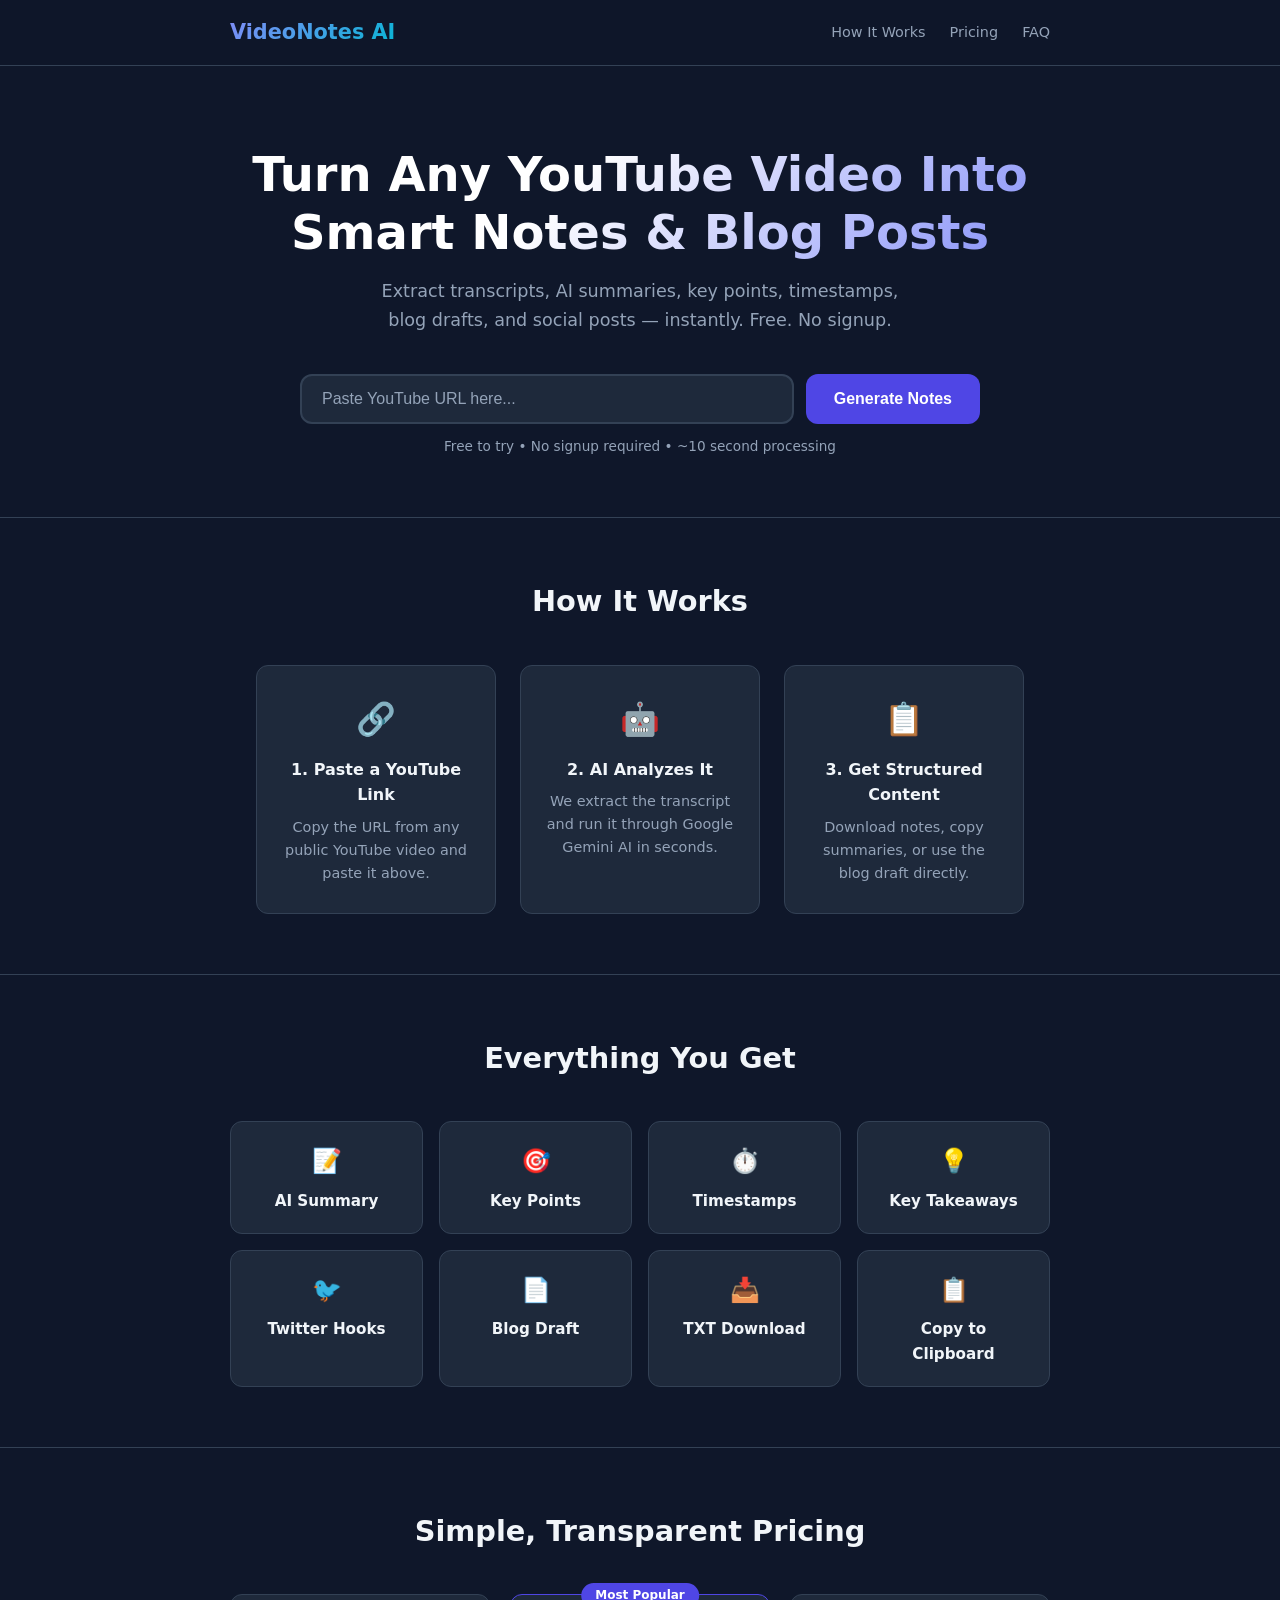
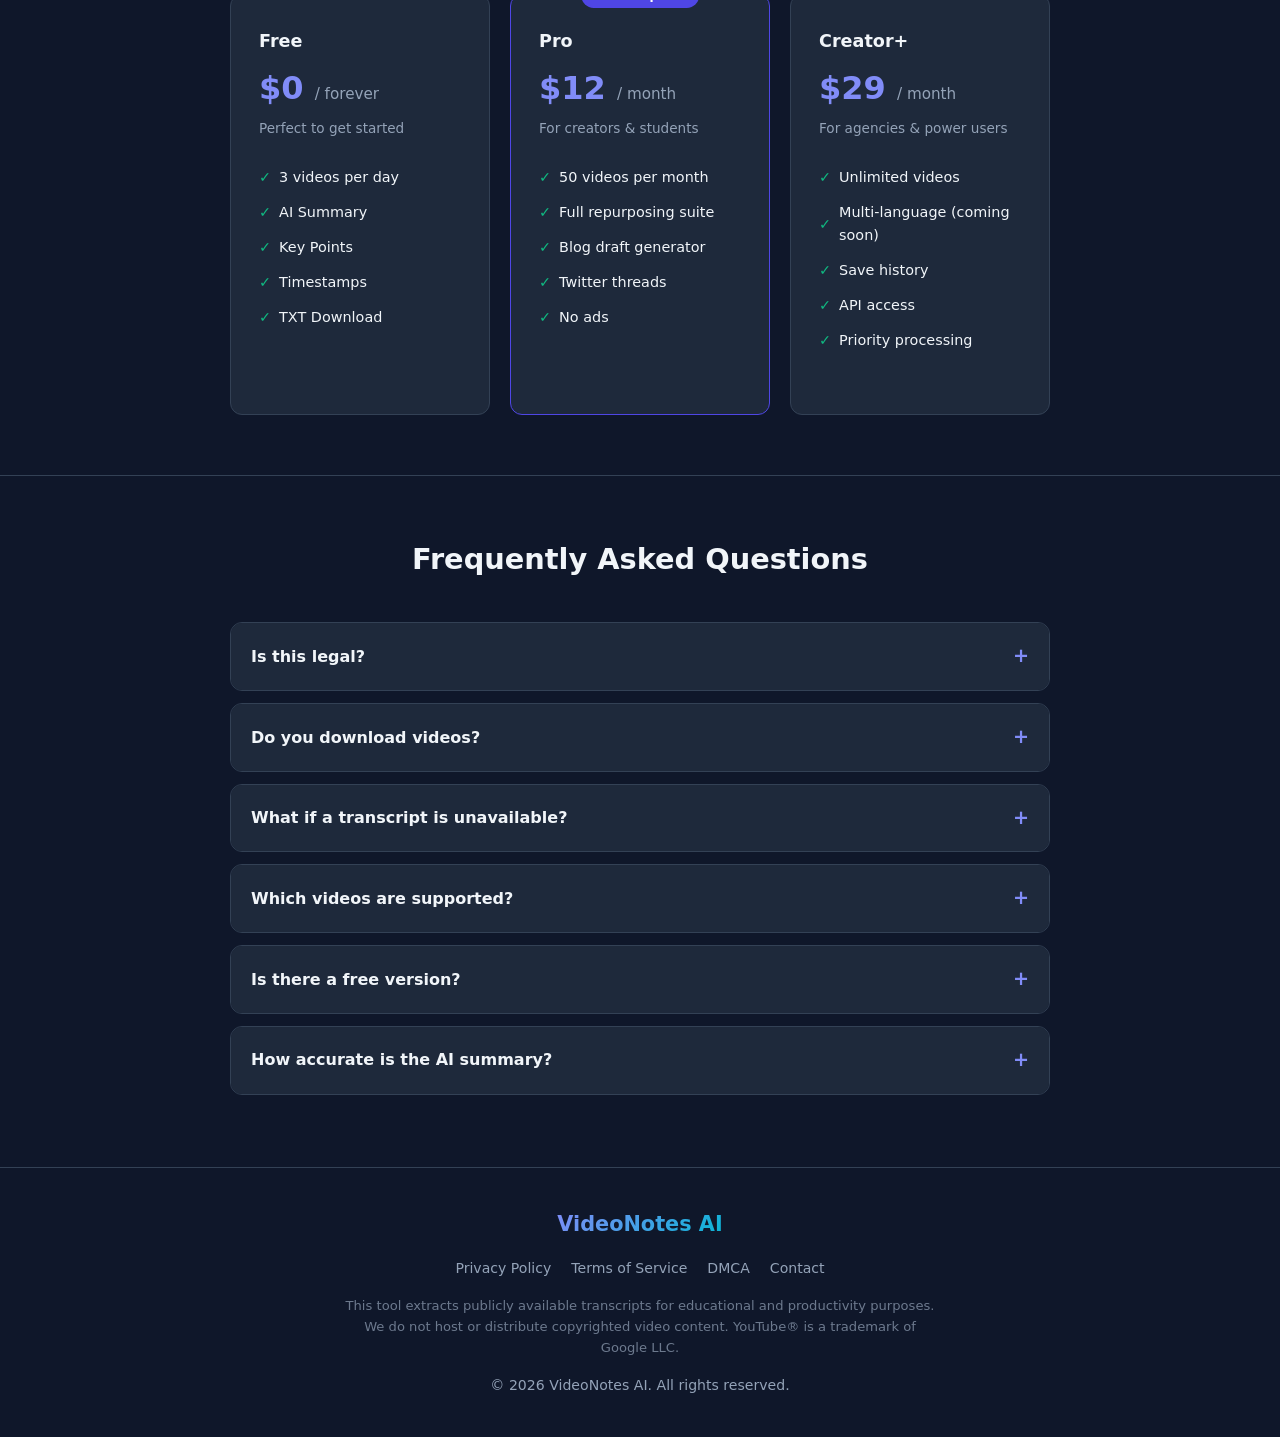
==== templates/index.html @ b69820b1 "Initial commit — V1 with audit fixes (health, sitemap, robots.txt, 404, OG tags, favicon, loading st" ====
<!DOCTYPE html>
<html lang="en">
<head>
  <meta charset="UTF-8" />
  <meta name="viewport" content="width=device-width, initial-scale=1.0" />
  <title>VideoNotes AI — Turn YouTube Videos Into Smart Notes & Blog Posts</title>
  <meta name="description" content="Paste any YouTube URL and instantly get AI-generated summaries, key points, timestamps, blog drafts, and Twitter threads. Free to use. No signup required." />
  <meta name="keywords" content="youtube transcript generator, summarize youtube video, AI video summarizer, youtube notes tool, convert youtube to blog, youtube to blog post, youtube summary free" />
  <link rel="canonical" href="https://videonotesai.com/" />

  <!-- Open Graph / Social sharing -->
  <meta property="og:title" content="VideoNotes AI — Turn YouTube Videos Into Smart Notes" />
  <meta property="og:description" content="Paste any YouTube URL → Get AI summaries, key points, blog drafts & Twitter threads instantly. Free, no signup." />
  <meta property="og:type" content="website" />
  <meta property="og:url" content="https://videonotesai.com/" />
  <meta property="og:image" content="https://videonotesai.com/static/og-image.png" />
  <meta property="og:image:width" content="1200" />
  <meta property="og:image:height" content="630" />
  <meta property="og:site_name" content="VideoNotes AI" />

  <!-- Twitter Card -->
  <meta name="twitter:card" content="summary_large_image" />
  <meta name="twitter:title" content="VideoNotes AI — Turn YouTube Videos Into Smart Notes" />
  <meta name="twitter:description" content="Paste any YouTube URL → Get AI summaries, key points, blog drafts & Twitter threads instantly. Free, no signup." />
  <meta name="twitter:image" content="https://videonotesai.com/static/og-image.png" />

  <!-- Favicon -->
  <link rel="icon" type="image/svg+xml" href="/static/favicon.svg" />
  <link rel="shortcut icon" href="/static/favicon.svg" />

  <link rel="stylesheet" href="/static/css/style.css" />

  <!-- Google Analytics — replace G-XXXXXXXXXX with your Measurement ID -->
  <!-- <script async src="https://www.googletagmanager.com/gtag/js?id=G-XXXXXXXXXX"></script>
  <script>
    window.dataLayer = window.dataLayer || [];
    function gtag(){dataLayer.push(arguments);}
    gtag('js', new Date());
    gtag('config', 'G-XXXXXXXXXX');
  </script> -->
</head>
<body>

<!-- ── Header ─────────────────────────────────────────────────────────── -->
<header>
  <div class="container nav">
    <div class="logo">VideoNotes AI</div>
    <nav>
      <a href="#how-it-works">How It Works</a>
      <a href="#pricing">Pricing</a>
      <a href="#faq">FAQ</a>
    </nav>
  </div>
</header>

<!-- ── Hero ───────────────────────────────────────────────────────────── -->
<section class="hero">
  <div class="container">
    <h1>Turn Any YouTube Video Into Smart Notes &amp; Blog Posts</h1>
    <p class="sub-headline">Extract transcripts, AI summaries, key points, timestamps, blog drafts, and social posts — instantly. Free. No signup.</p>

    <div class="input-group">
      <input type="text" id="urlInput" placeholder="Paste YouTube URL here..." autocomplete="off" spellcheck="false" />
      <button class="btn-primary" id="generateBtn" onclick="processVideo()">Generate Notes</button>
    </div>

    <p class="hero-note">Free to try &bull; No signup required &bull; ~10 second processing</p>

    <!-- Error message -->
    <div id="errorMsg" class="hidden"></div>
  </div>
</section>

<!-- ── Loading State ──────────────────────────────────────────────────── -->
<div id="loadingState" class="container hidden">
  <div class="spinner"></div>
  <p id="loadingMsg">Extracting transcript...</p>
  <div class="loading-steps">
    <div class="loading-step" id="step1">
      <span class="step-dot active"></span>
      <span>Extracting transcript</span>
    </div>
    <div class="loading-step" id="step2">
      <span class="step-dot"></span>
      <span>Generating AI summary</span>
    </div>
    <div class="loading-step" id="step3">
      <span class="step-dot"></span>
      <span>Building your content</span>
    </div>
    <div class="loading-step" id="step4">
      <span class="step-dot"></span>
      <span>Almost done...</span>
    </div>
  </div>
</div>

<!-- ── Results Section ────────────────────────────────────────────────── -->
<section id="resultsSection" class="container hidden">

  <!-- Video Thumbnail -->
  <div id="videoThumb" class="video-thumb-wrap hidden">
    <img id="videoThumbImg" src="" alt="Video thumbnail" class="video-thumb-img" />
    <div id="videoThumbTitle" class="video-thumb-title"></div>
  </div>

  <div class="result-header">
    <h2>✅ Your Content is Ready</h2>
    <div class="result-actions">
      <button class="btn-copy-all" onclick="copyAll()">📋 Copy All</button>
      <button class="btn-download" onclick="downloadTxt()">📥 Download TXT</button>
      <button class="btn-download" onclick="downloadPdf()" style="background:#10b981;">🖨️ Save as PDF</button>
      <button class="btn-secondary" onclick="processAnother()">🔄 Process Another</button>
    </div>
  </div>

  <!-- Summary -->
  <div class="result-card">
    <div class="card-header">
      <div class="card-title">📝 Summary</div>
      <button class="btn-copy" onclick="copySection('summaryText', this)">Copy</button>
    </div>
    <div class="card-body">
      <p id="summaryText"></p>
    </div>
  </div>

  <!-- Key Points -->
  <div class="result-card">
    <div class="card-header">
      <div class="card-title">🎯 Key Points</div>
      <button class="btn-copy" onclick="copySection('keyPointsList', this)">Copy</button>
    </div>
    <div class="card-body">
      <ul class="bullet-list" id="keyPointsList"></ul>
    </div>
  </div>

  <!-- Timestamps -->
  <div class="result-card">
    <div class="card-header">
      <div class="card-title">⏱️ Timestamps</div>
      <button class="btn-copy" onclick="copySection('timestampsList', this)">Copy</button>
    </div>
    <div class="card-body">
      <ul class="timestamp-list" id="timestampsList"></ul>
    </div>
  </div>

  <!-- Takeaways -->
  <div class="result-card">
    <div class="card-header">
      <div class="card-title">💡 Key Takeaways</div>
      <button class="btn-copy" onclick="copySection('takeawaysList', this)">Copy</button>
    </div>
    <div class="card-body">
      <ul class="takeaway-list" id="takeawaysList"></ul>
    </div>
  </div>

  <!-- Twitter Hooks -->
  <div class="result-card">
    <div class="card-header">
      <div class="card-title">🐦 Twitter / X Hooks</div>
      <button class="btn-copy" onclick="copySection('hooksList', this)">Copy</button>
    </div>
    <div class="card-body">
      <ul class="bullet-list" id="hooksList"></ul>
    </div>
  </div>

  <!-- Blog Draft -->
  <div class="result-card">
    <div class="card-header">
      <div class="card-title">📄 Blog Draft</div>
      <button class="btn-copy" onclick="copySection('blogDraftText', this)">Copy</button>
    </div>
    <div class="card-body">
      <p id="blogDraftText" class="blog-draft"></p>
    </div>
  </div>

  <div style="text-align:center; margin-top: 24px;">
    <button class="btn-secondary" onclick="processAnother()">🔄 Process Another Video</button>
  </div>

  <!-- AdSense Slot (add your unit ID when approved) -->
  <!-- <ins class="adsbygoogle" style="display:block" data-ad-client="ca-pub-XXXXXXXX" data-ad-slot="XXXXXXXX" data-ad-format="auto"></ins> -->

</section>

<!-- ── How It Works ───────────────────────────────────────────────────── -->
<section class="how-it-works" id="how-it-works">
  <div class="container">
    <h2>How It Works</h2>
    <div class="steps">
      <div class="step">
        <div class="step-icon">🔗</div>
        <h3>1. Paste a YouTube Link</h3>
        <p>Copy the URL from any public YouTube video and paste it above.</p>
      </div>
      <div class="step">
        <div class="step-icon">🤖</div>
        <h3>2. AI Analyzes It</h3>
        <p>We extract the transcript and run it through Google Gemini AI in seconds.</p>
      </div>
      <div class="step">
        <div class="step-icon">📋</div>
        <h3>3. Get Structured Content</h3>
        <p>Download notes, copy summaries, or use the blog draft directly.</p>
      </div>
    </div>
  </div>
</section>

<!-- ── Features ───────────────────────────────────────────────────────── -->
<section class="features">
  <div class="container">
    <h2>Everything You Get</h2>
    <div class="features-grid">
      <div class="feature-item"><span>📝</span>AI Summary</div>
      <div class="feature-item"><span>🎯</span>Key Points</div>
      <div class="feature-item"><span>⏱️</span>Timestamps</div>
      <div class="feature-item"><span>💡</span>Key Takeaways</div>
      <div class="feature-item"><span>🐦</span>Twitter Hooks</div>
      <div class="feature-item"><span>📄</span>Blog Draft</div>
      <div class="feature-item"><span>📥</span>TXT Download</div>
      <div class="feature-item"><span>📋</span>Copy to Clipboard</div>
    </div>
  </div>
</section>

<!-- ── Pricing ────────────────────────────────────────────────────────── -->
<section class="pricing" id="pricing">
  <div class="container">
    <h2>Simple, Transparent Pricing</h2>
    <div class="pricing-grid">

      <div class="pricing-card">
        <h3>Free</h3>
        <div class="price">$0 <span>/ forever</span></div>
        <p>Perfect to get started</p>
        <ul>
          <li>3 videos per day</li>
          <li>AI Summary</li>
          <li>Key Points</li>
          <li>Timestamps</li>
          <li>TXT Download</li>
        </ul>
      </div>

      <div class="pricing-card popular">
        <div class="popular-badge">Most Popular</div>
        <h3>Pro</h3>
        <div class="price">$12 <span>/ month</span></div>
        <p>For creators &amp; students</p>
        <ul>
          <li>50 videos per month</li>
          <li>Full repurposing suite</li>
          <li>Blog draft generator</li>
          <li>Twitter threads</li>
          <li>No ads</li>
        </ul>
      </div>

      <div class="pricing-card">
        <h3>Creator+</h3>
        <div class="price">$29 <span>/ month</span></div>
        <p>For agencies &amp; power users</p>
        <ul>
          <li>Unlimited videos</li>
          <li>Multi-language (coming soon)</li>
          <li>Save history</li>
          <li>API access</li>
          <li>Priority processing</li>
        </ul>
      </div>

    </div>
  </div>
</section>

<!-- ── FAQ ────────────────────────────────────────────────────────────── -->
<section class="faq" id="faq">
  <div class="container">
    <h2>Frequently Asked Questions</h2>

    <div class="faq-item">
      <div class="faq-question">Is this legal?</div>
      <div class="faq-answer">Yes. We only access publicly available transcripts/captions that YouTube makes available. We do not download, host, or redistribute any video content.</div>
    </div>

    <div class="faq-item">
      <div class="faq-question">Do you download videos?</div>
      <div class="faq-answer">No. We never download or store any video files. We only process the text transcript data that YouTube provides publicly.</div>
    </div>

    <div class="faq-item">
      <div class="faq-question">What if a transcript is unavailable?</div>
      <div class="faq-answer">Some videos don't have captions enabled. In that case, we'll show a clear error message. Try a video that has subtitles or auto-captions enabled.</div>
    </div>

    <div class="faq-item">
      <div class="faq-question">Which videos are supported?</div>
      <div class="faq-answer">Any public YouTube video that has auto-generated or manually added captions. This covers the vast majority of popular videos.</div>
    </div>

    <div class="faq-item">
      <div class="faq-question">Is there a free version?</div>
      <div class="faq-answer">Yes! The free tier lets you process 3 videos per day with no signup required. No credit card needed.</div>
    </div>

    <div class="faq-item">
      <div class="faq-question">How accurate is the AI summary?</div>
      <div class="faq-answer">We use Google Gemini 1.5 Flash, one of the most capable AI models available. Summaries are highly accurate for well-captioned videos.</div>
    </div>

  </div>
</section>

<!-- ── Footer ─────────────────────────────────────────────────────────── -->
<footer>
  <div class="container">
    <div class="footer-inner">
      <div class="logo">VideoNotes AI</div>
      <div class="footer-links">
        <a href="/privacy">Privacy Policy</a>
        <a href="/terms">Terms of Service</a>
        <a href="/dmca">DMCA</a>
        <a href="mailto:contact@videonotesai.com">Contact</a>
      </div>
      <p class="footer-disclaimer">
        This tool extracts publicly available transcripts for educational and productivity purposes.
        We do not host or distribute copyrighted video content.
        YouTube® is a trademark of Google LLC.
      </p>
      <p>&copy; 2026 VideoNotes AI. All rights reserved.</p>
    </div>
  </div>
</footer>

<script src="/static/js/main.js"></script>
</body>
</html>
---- static/css/style.css ----
/* ── CSS Variables ──────────────────────────────────────────────────────── */
:root {
  --primary: #4f46e5;
  --primary-dark: #3730a3;
  --primary-light: #818cf8;
  --accent: #06b6d4;
  --bg: #0f172a;
  --bg-card: #1e293b;
  --bg-card-hover: #253348;
  --text: #f1f5f9;
  --text-muted: #94a3b8;
  --border: #334155;
  --success: #10b981;
  --warning: #f59e0b;
  --error: #ef4444;
  --radius: 12px;
  --shadow: 0 4px 24px rgba(0, 0, 0, 0.4);
  --transition: 0.2s ease;
}

/* ── Reset & Base ───────────────────────────────────────────────────────── */
*, *::before, *::after { box-sizing: border-box; margin: 0; padding: 0; }

html { scroll-behavior: smooth; }

body {
  font-family: 'Segoe UI', system-ui, -apple-system, sans-serif;
  background: var(--bg);
  color: var(--text);
  line-height: 1.6;
  min-height: 100vh;
}

a { color: var(--primary-light); text-decoration: none; }
a:hover { text-decoration: underline; }

.container { max-width: 860px; margin: 0 auto; padding: 0 20px; }
.hidden { display: none !important; }

/* ── Header / Nav ───────────────────────────────────────────────────────── */
header {
  border-bottom: 1px solid var(--border);
  padding: 16px 0;
  position: sticky;
  top: 0;
  background: rgba(15, 23, 42, 0.95);
  backdrop-filter: blur(8px);
  z-index: 100;
}

.nav {
  display: flex;
  align-items: center;
  justify-content: space-between;
  flex-wrap: wrap;
  gap: 12px;
}

.logo {
  font-size: 1.3rem;
  font-weight: 800;
  background: linear-gradient(135deg, var(--primary-light), var(--accent));
  -webkit-background-clip: text;
  -webkit-text-fill-color: transparent;
  background-clip: text;
}

nav { display: flex; gap: 24px; align-items: center; flex-wrap: wrap; }
nav a { color: var(--text-muted); font-size: 0.9rem; transition: color var(--transition); }
nav a:hover { color: var(--text); text-decoration: none; }

.btn-nav {
  background: var(--primary);
  color: white !important;
  padding: 8px 18px;
  border-radius: 8px;
  font-weight: 600;
  transition: background var(--transition) !important;
}
.btn-nav:hover { background: var(--primary-dark) !important; }

/* ── Hero Section ───────────────────────────────────────────────────────── */
.hero {
  padding: 80px 0 60px;
  text-align: center;
}

.hero h1 {
  font-size: clamp(1.8rem, 5vw, 3rem);
  font-weight: 800;
  line-height: 1.2;
  margin-bottom: 16px;
  background: linear-gradient(135deg, #fff 40%, var(--primary-light));
  -webkit-background-clip: text;
  -webkit-text-fill-color: transparent;
  background-clip: text;
}

.hero p.sub-headline {
  color: var(--text-muted);
  font-size: 1.1rem;
  max-width: 560px;
  margin: 0 auto 40px;
}

/* ── Input Group ────────────────────────────────────────────────────────── */
.input-group {
  display: flex;
  gap: 12px;
  max-width: 680px;
  margin: 0 auto 12px;
  flex-wrap: wrap;
}

.input-group input {
  flex: 1;
  min-width: 240px;
  padding: 14px 20px;
  border-radius: var(--radius);
  border: 2px solid var(--border);
  background: var(--bg-card);
  color: var(--text);
  font-size: 1rem;
  outline: none;
  transition: border-color var(--transition);
}

.input-group input:focus { border-color: var(--primary); }
.input-group input::placeholder { color: var(--text-muted); }

.btn-primary {
  padding: 14px 28px;
  background: var(--primary);
  color: white;
  border: none;
  border-radius: var(--radius);
  font-size: 1rem;
  font-weight: 700;
  cursor: pointer;
  transition: background var(--transition), transform var(--transition);
  white-space: nowrap;
}
.btn-primary:hover { background: var(--primary-dark); transform: translateY(-1px); }
.btn-primary:active { transform: translateY(0); }
.btn-primary:disabled { opacity: 0.6; cursor: not-allowed; transform: none; }

.hero-note { color: var(--text-muted); font-size: 0.85rem; }

/* ── Error Message ──────────────────────────────────────────────────────── */
#errorMsg {
  background: rgba(239, 68, 68, 0.1);
  border: 1px solid var(--error);
  color: #fca5a5;
  padding: 12px 18px;
  border-radius: var(--radius);
  max-width: 680px;
  margin: 0 auto 16px;
  font-size: 0.95rem;
}

/* ── Loading State ──────────────────────────────────────────────────────── */
#loadingState {
  text-align: center;
  padding: 40px 20px;
}

.spinner {
  width: 44px;
  height: 44px;
  border: 4px solid var(--border);
  border-top-color: var(--primary);
  border-radius: 50%;
  animation: spin 0.8s linear infinite;
  margin: 0 auto 16px;
}

@keyframes spin { to { transform: rotate(360deg); } }

#loadingMsg { color: var(--text-muted); font-size: 0.95rem; }

/* ── Results Section ────────────────────────────────────────────────────── */
#resultsSection {
  padding: 20px 0 60px;
}

.result-header {
  display: flex;
  align-items: center;
  justify-content: space-between;
  flex-wrap: wrap;
  gap: 12px;
  margin-bottom: 24px;
  padding-bottom: 16px;
  border-bottom: 1px solid var(--border);
}

.result-header h2 { font-size: 1.4rem; font-weight: 700; }

.result-actions { display: flex; gap: 10px; flex-wrap: wrap; }

.btn-secondary {
  padding: 9px 18px;
  background: transparent;
  color: var(--text);
  border: 1px solid var(--border);
  border-radius: 8px;
  font-size: 0.88rem;
  font-weight: 600;
  cursor: pointer;
  transition: all var(--transition);
}
.btn-secondary:hover { background: var(--bg-card); border-color: var(--primary-light); }

.btn-download {
  padding: 9px 18px;
  background: var(--success);
  color: white;
  border: none;
  border-radius: 8px;
  font-size: 0.88rem;
  font-weight: 600;
  cursor: pointer;
  transition: opacity var(--transition);
}
.btn-download:hover { opacity: 0.85; }

/* ── Result Cards ───────────────────────────────────────────────────────── */
.result-card {
  background: var(--bg-card);
  border: 1px solid var(--border);
  border-radius: var(--radius);
  padding: 24px;
  margin-bottom: 16px;
  transition: border-color var(--transition);
}
.result-card:hover { border-color: var(--primary-light); }

.card-header {
  display: flex;
  align-items: center;
  justify-content: space-between;
  margin-bottom: 16px;
  flex-wrap: wrap;
  gap: 8px;
}

.card-title {
  font-size: 0.85rem;
  font-weight: 700;
  text-transform: uppercase;
  letter-spacing: 0.08em;
  color: var(--primary-light);
  display: flex;
  align-items: center;
  gap: 8px;
}

.btn-copy {
  padding: 5px 12px;
  background: transparent;
  color: var(--text-muted);
  border: 1px solid var(--border);
  border-radius: 6px;
  font-size: 0.8rem;
  cursor: pointer;
  transition: all var(--transition);
}
.btn-copy:hover { background: var(--bg-card-hover); color: var(--text); }
.btn-copy.copied { color: var(--success); border-color: var(--success); }

.card-body { color: var(--text); line-height: 1.7; }
.card-body p { margin-bottom: 8px; }

/* Key Points & Hooks */
.bullet-list { list-style: none; }
.bullet-list li {
  padding: 6px 0 6px 20px;
  position: relative;
  color: var(--text);
  border-bottom: 1px solid rgba(255,255,255,0.04);
}
.bullet-list li:last-child { border-bottom: none; }
.bullet-list li::before {
  content: "→";
  position: absolute;
  left: 0;
  color: var(--primary-light);
  font-weight: 700;
}

/* Timestamps */
.timestamp-list { list-style: none; }
.timestamp-list li {
  display: flex;
  gap: 16px;
  padding: 8px 0;
  border-bottom: 1px solid rgba(255,255,255,0.04);
  align-items: flex-start;
}
.timestamp-list li:last-child { border-bottom: none; }
.timestamp-badge {
  background: var(--primary);
  color: white;
  padding: 2px 10px;
  border-radius: 20px;
  font-size: 0.8rem;
  font-weight: 700;
  white-space: nowrap;
  flex-shrink: 0;
}

/* Takeaways */
.takeaway-list { list-style: none; counter-reset: takeaway; }
.takeaway-list li {
  counter-increment: takeaway;
  padding: 8px 0 8px 36px;
  position: relative;
  border-bottom: 1px solid rgba(255,255,255,0.04);
}
.takeaway-list li:last-child { border-bottom: none; }
.takeaway-list li::before {
  content: counter(takeaway);
  position: absolute;
  left: 0;
  width: 24px;
  height: 24px;
  background: var(--accent);
  color: white;
  border-radius: 50%;
  font-size: 0.8rem;
  font-weight: 800;
  display: flex;
  align-items: center;
  justify-content: center;
  top: 9px;
}

/* Blog Draft */
.blog-draft { white-space: pre-wrap; font-size: 0.95rem; line-height: 1.8; }

/* ── How It Works ───────────────────────────────────────────────────────── */
.how-it-works {
  padding: 60px 0;
  border-top: 1px solid var(--border);
  text-align: center;
}
.how-it-works h2 { font-size: 1.8rem; font-weight: 800; margin-bottom: 40px; }

.steps { display: flex; gap: 24px; justify-content: center; flex-wrap: wrap; }
.step {
  background: var(--bg-card);
  border: 1px solid var(--border);
  border-radius: var(--radius);
  padding: 28px 24px;
  max-width: 240px;
  text-align: center;
  flex: 1;
  min-width: 180px;
}
.step-icon { font-size: 2rem; margin-bottom: 12px; }
.step h3 { font-size: 1rem; font-weight: 700; margin-bottom: 8px; }
.step p { color: var(--text-muted); font-size: 0.9rem; }

/* ── Features Grid ──────────────────────────────────────────────────────── */
.features {
  padding: 60px 0;
  border-top: 1px solid var(--border);
  text-align: center;
}
.features h2 { font-size: 1.8rem; font-weight: 800; margin-bottom: 40px; }

.features-grid {
  display: grid;
  grid-template-columns: repeat(auto-fit, minmax(180px, 1fr));
  gap: 16px;
}
.feature-item {
  background: var(--bg-card);
  border: 1px solid var(--border);
  border-radius: var(--radius);
  padding: 20px;
  font-size: 0.95rem;
  font-weight: 600;
}
.feature-item span { display: block; font-size: 1.5rem; margin-bottom: 8px; }

/* ── Pricing ────────────────────────────────────────────────────────────── */
.pricing {
  padding: 60px 0;
  border-top: 1px solid var(--border);
  text-align: center;
}
.pricing h2 { font-size: 1.8rem; font-weight: 800; margin-bottom: 40px; }

.pricing-grid {
  display: flex;
  gap: 20px;
  justify-content: center;
  flex-wrap: wrap;
}
.pricing-card {
  background: var(--bg-card);
  border: 1px solid var(--border);
  border-radius: var(--radius);
  padding: 32px 28px;
  min-width: 220px;
  flex: 1;
  max-width: 280px;
  text-align: left;
}
.pricing-card.popular {
  border-color: var(--primary);
  position: relative;
}
.popular-badge {
  position: absolute;
  top: -12px;
  left: 50%;
  transform: translateX(-50%);
  background: var(--primary);
  color: white;
  font-size: 0.75rem;
  font-weight: 700;
  padding: 3px 14px;
  border-radius: 20px;
  white-space: nowrap;
}
.pricing-card h3 { font-size: 1.1rem; font-weight: 700; margin-bottom: 8px; }
.price { font-size: 2rem; font-weight: 800; color: var(--primary-light); margin-bottom: 4px; }
.price span { font-size: 0.95rem; color: var(--text-muted); font-weight: 400; }
.pricing-card p { color: var(--text-muted); font-size: 0.85rem; margin-bottom: 20px; }
.pricing-card ul { list-style: none; margin-bottom: 24px; }
.pricing-card ul li {
  padding: 6px 0;
  font-size: 0.9rem;
  display: flex;
  align-items: center;
  gap: 8px;
}
.pricing-card ul li::before { content: "✓"; color: var(--success); font-weight: 700; }

/* ── FAQ ────────────────────────────────────────────────────────────────── */
.faq {
  padding: 60px 0;
  border-top: 1px solid var(--border);
}
.faq h2 { font-size: 1.8rem; font-weight: 800; margin-bottom: 40px; text-align: center; }

.faq-item {
  border: 1px solid var(--border);
  border-radius: var(--radius);
  margin-bottom: 12px;
  overflow: hidden;
}
.faq-question {
  padding: 18px 20px;
  font-weight: 600;
  cursor: pointer;
  display: flex;
  justify-content: space-between;
  align-items: center;
  background: var(--bg-card);
  transition: background var(--transition);
}
.faq-question:hover { background: var(--bg-card-hover); }
.faq-question::after { content: "+"; font-size: 1.2rem; color: var(--primary-light); }
.faq-item.open .faq-question::after { content: "−"; }
.faq-answer {
  padding: 0 20px;
  max-height: 0;
  overflow: hidden;
  transition: max-height 0.3s ease, padding 0.3s ease;
  color: var(--text-muted);
  line-height: 1.7;
}
.faq-item.open .faq-answer { max-height: 200px; padding: 16px 20px; }

/* ── Footer ─────────────────────────────────────────────────────────────── */
footer {
  border-top: 1px solid var(--border);
  padding: 40px 0;
  color: var(--text-muted);
  font-size: 0.88rem;
}
.footer-inner {
  display: flex;
  flex-direction: column;
  align-items: center;
  gap: 16px;
  text-align: center;
}
.footer-links { display: flex; gap: 20px; flex-wrap: wrap; justify-content: center; }
.footer-links a { color: var(--text-muted); transition: color var(--transition); }
.footer-links a:hover { color: var(--text); text-decoration: none; }
.footer-disclaimer { max-width: 600px; font-size: 0.82rem; opacity: 0.7; }

/* ── Legal Pages ────────────────────────────────────────────────────────── */
.legal-page { padding: 60px 0; max-width: 720px; }
.legal-page h1 { font-size: 2rem; font-weight: 800; margin-bottom: 8px; }
.legal-page .updated { color: var(--text-muted); font-size: 0.9rem; margin-bottom: 40px; }
.legal-page h2 { font-size: 1.2rem; font-weight: 700; margin: 32px 0 12px; color: var(--primary-light); }
.legal-page p, .legal-page li { color: var(--text-muted); line-height: 1.8; margin-bottom: 8px; }
.legal-page ul { padding-left: 20px; margin-bottom: 16px; }
.legal-page a { color: var(--primary-light); }

/* ── Responsive ─────────────────────────────────────────────────────────── */
@media (max-width: 600px) {
  .hero { padding: 50px 0 40px; }
  .input-group { flex-direction: column; }
  .input-group input, .btn-primary { width: 100%; }
  .result-header { flex-direction: column; align-items: flex-start; }
  .nav { gap: 8px; }
  nav { gap: 16px; }
}

/* ── Loading Steps ──────────────────────────────────────────────────────── */
.loading-steps {
  display: flex;
  flex-direction: column;
  gap: 10px;
  max-width: 280px;
  margin: 20px auto 0;
  text-align: left;
}

.loading-step {
  display: flex;
  align-items: center;
  gap: 12px;
  font-size: 0.9rem;
  color: var(--text-muted);
  transition: color var(--transition);
}

.step-dot {
  width: 12px;
  height: 12px;
  border-radius: 50%;
  border: 2px solid var(--border);
  flex-shrink: 0;
  transition: all 0.3s ease;
  background: transparent;
}

.step-dot.active {
  border-color: var(--primary);
  background: var(--primary);
  box-shadow: 0 0 8px rgba(79, 70, 229, 0.6);
  animation: pulse-dot 1s ease-in-out infinite;
}

.step-dot.done {
  border-color: var(--success);
  background: var(--success);
  animation: none;
}

.loading-step:has(.step-dot.active) {
  color: var(--text);
  font-weight: 600;
}

.loading-step:has(.step-dot.done) {
  color: var(--success);
}

@keyframes pulse-dot {
  0%, 100% { box-shadow: 0 0 4px rgba(79, 70, 229, 0.4); }
  50%       { box-shadow: 0 0 12px rgba(79, 70, 229, 0.8); }
}

/* ── Video Thumbnail ────────────────────────────────────────────────────── */
.video-thumb-wrap {
  display: flex;
  align-items: center;
  gap: 16px;
  background: var(--bg-card);
  border: 1px solid var(--border);
  border-radius: var(--radius);
  padding: 16px;
  margin-bottom: 20px;
}

.video-thumb-img {
  width: 160px;
  height: 90px;
  object-fit: cover;
  border-radius: 8px;
  flex-shrink: 0;
  background: var(--border);
}

.video-thumb-title {
  font-size: 0.95rem;
  font-weight: 600;
  color: var(--text-muted);
}

/* ── Copy All Button ────────────────────────────────────────────────────── */
.btn-copy-all {
  padding: 9px 18px;
  background: var(--primary);
  color: white;
  border: none;
  border-radius: 8px;
  font-size: 0.88rem;
  font-weight: 600;
  cursor: pointer;
  transition: background var(--transition), opacity var(--transition);
}
.btn-copy-all:hover { background: var(--primary-dark); }
.btn-copy-all.copied { background: var(--success); }

/* ── Responsive additions ───────────────────────────────────────────────── */
@media (max-width: 600px) {
  .video-thumb-wrap { flex-direction: column; align-items: flex-start; }
  .video-thumb-img { width: 100%; height: auto; }
  .loading-steps { max-width: 100%; }
}
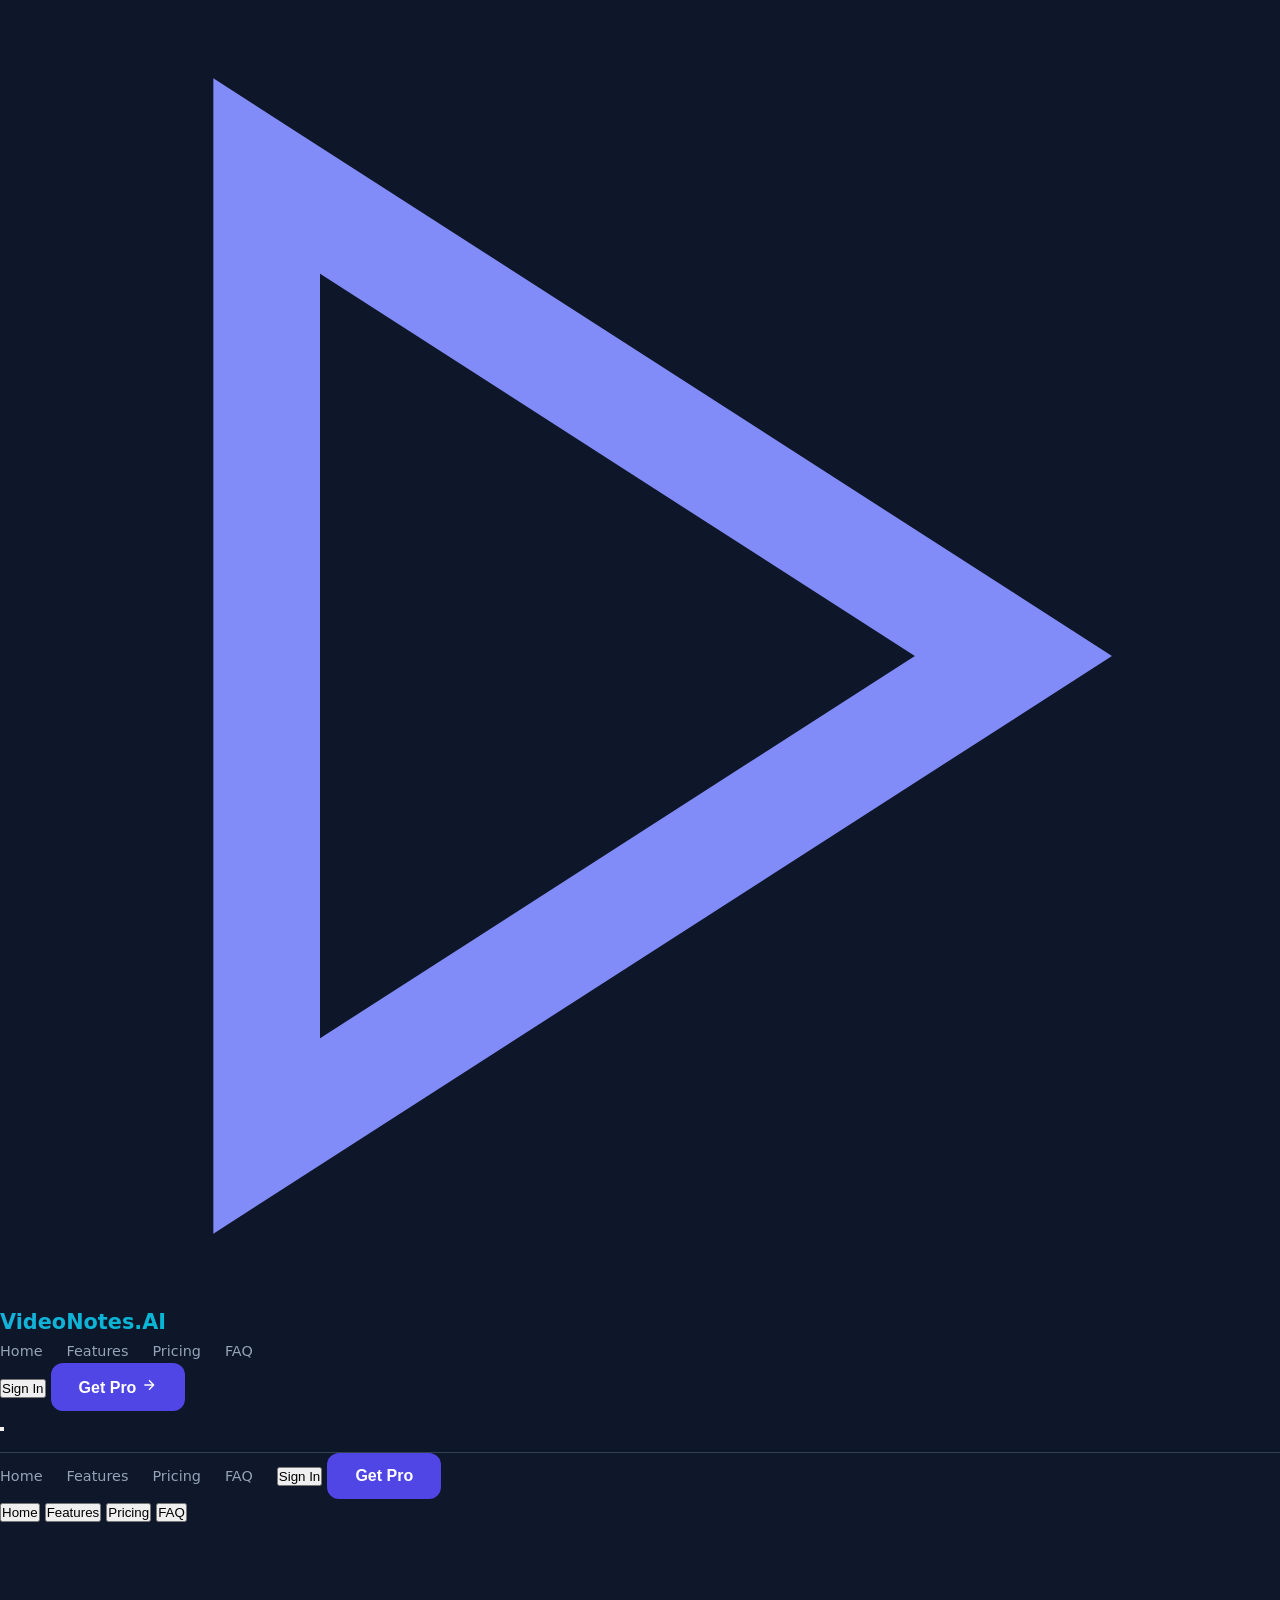
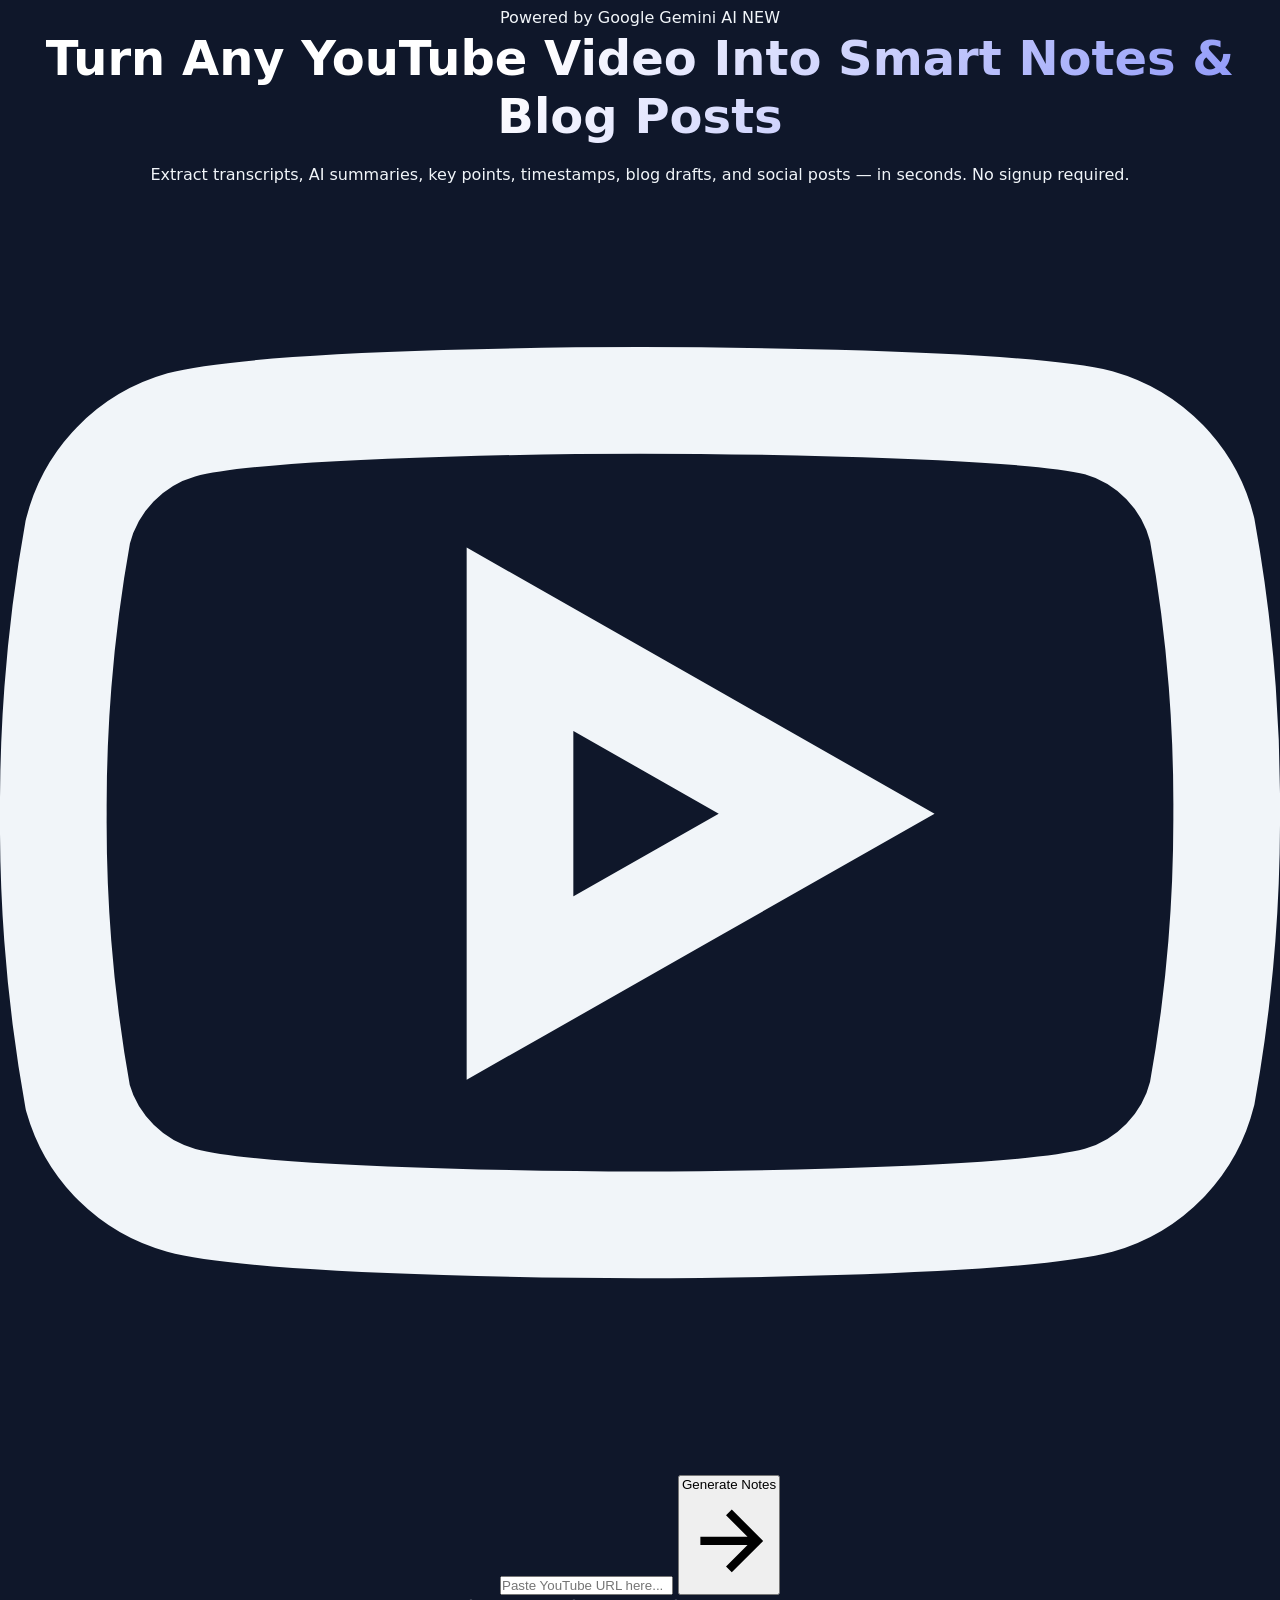
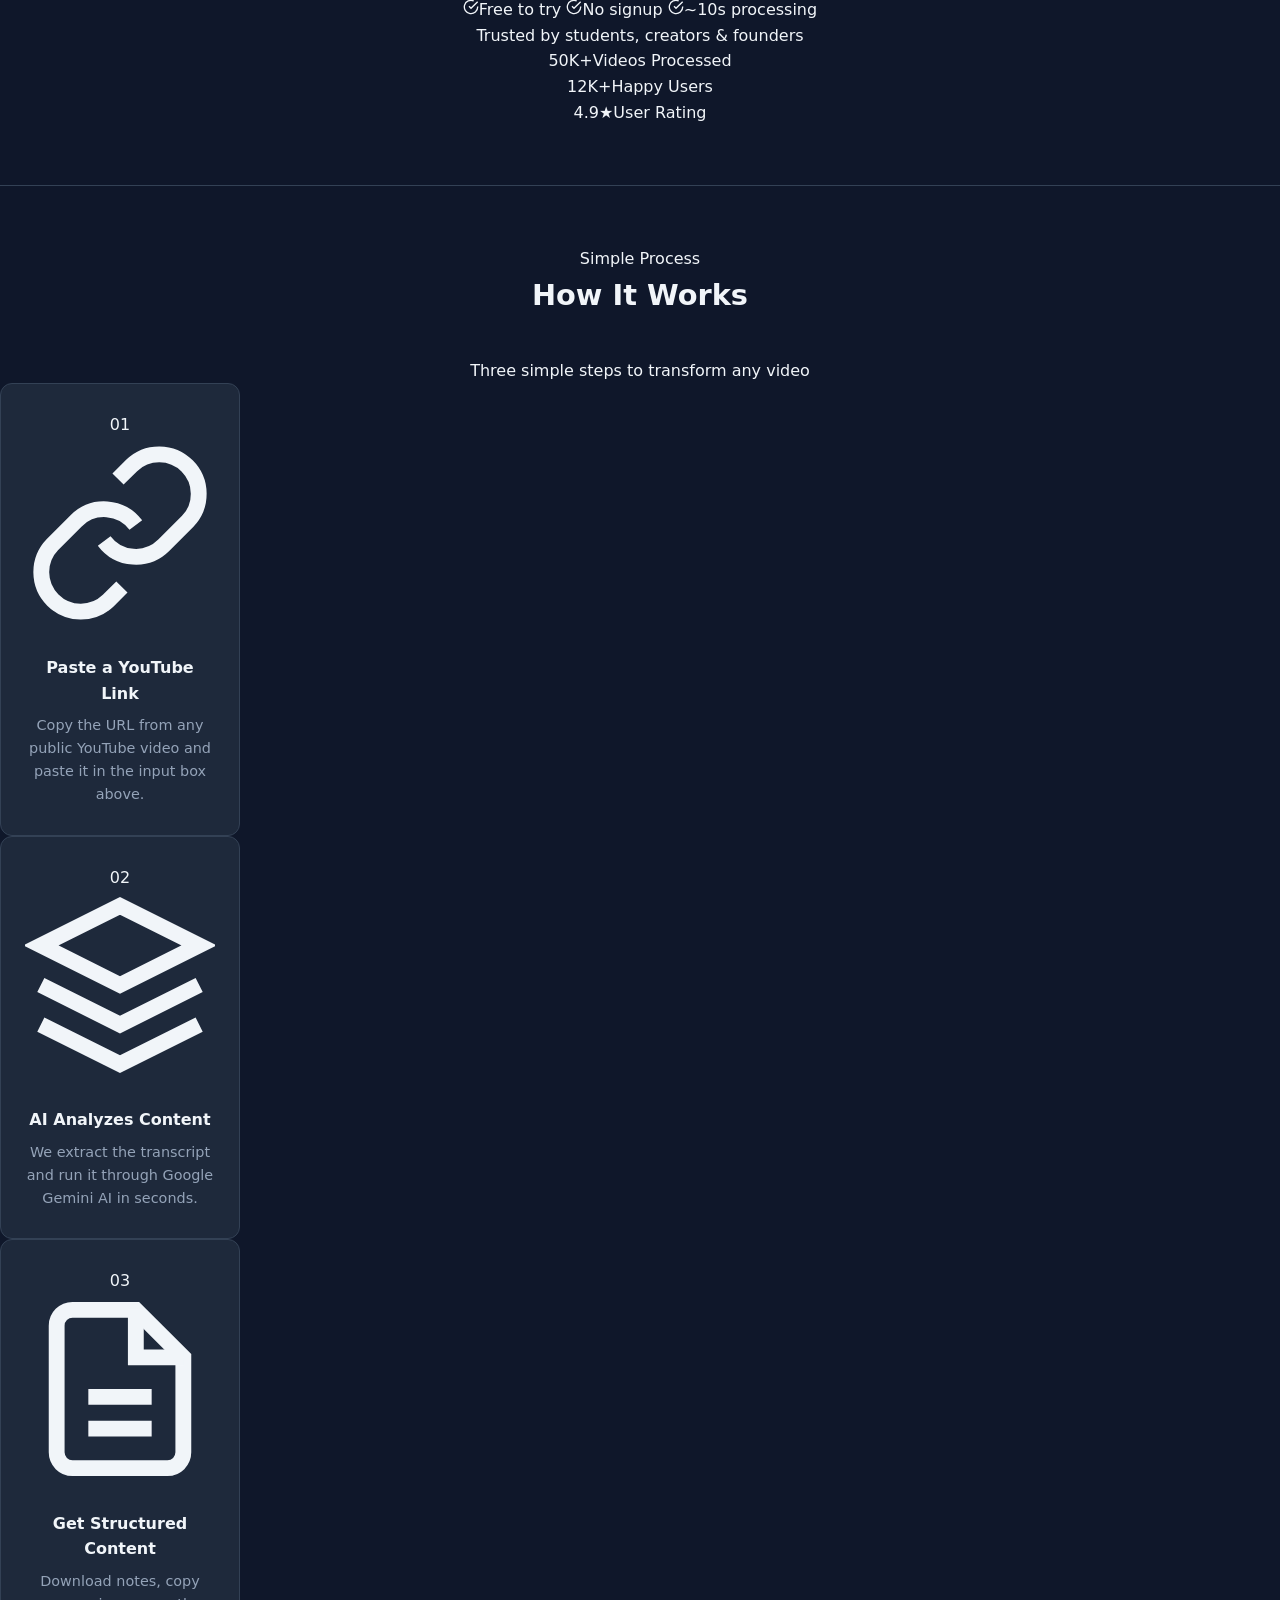
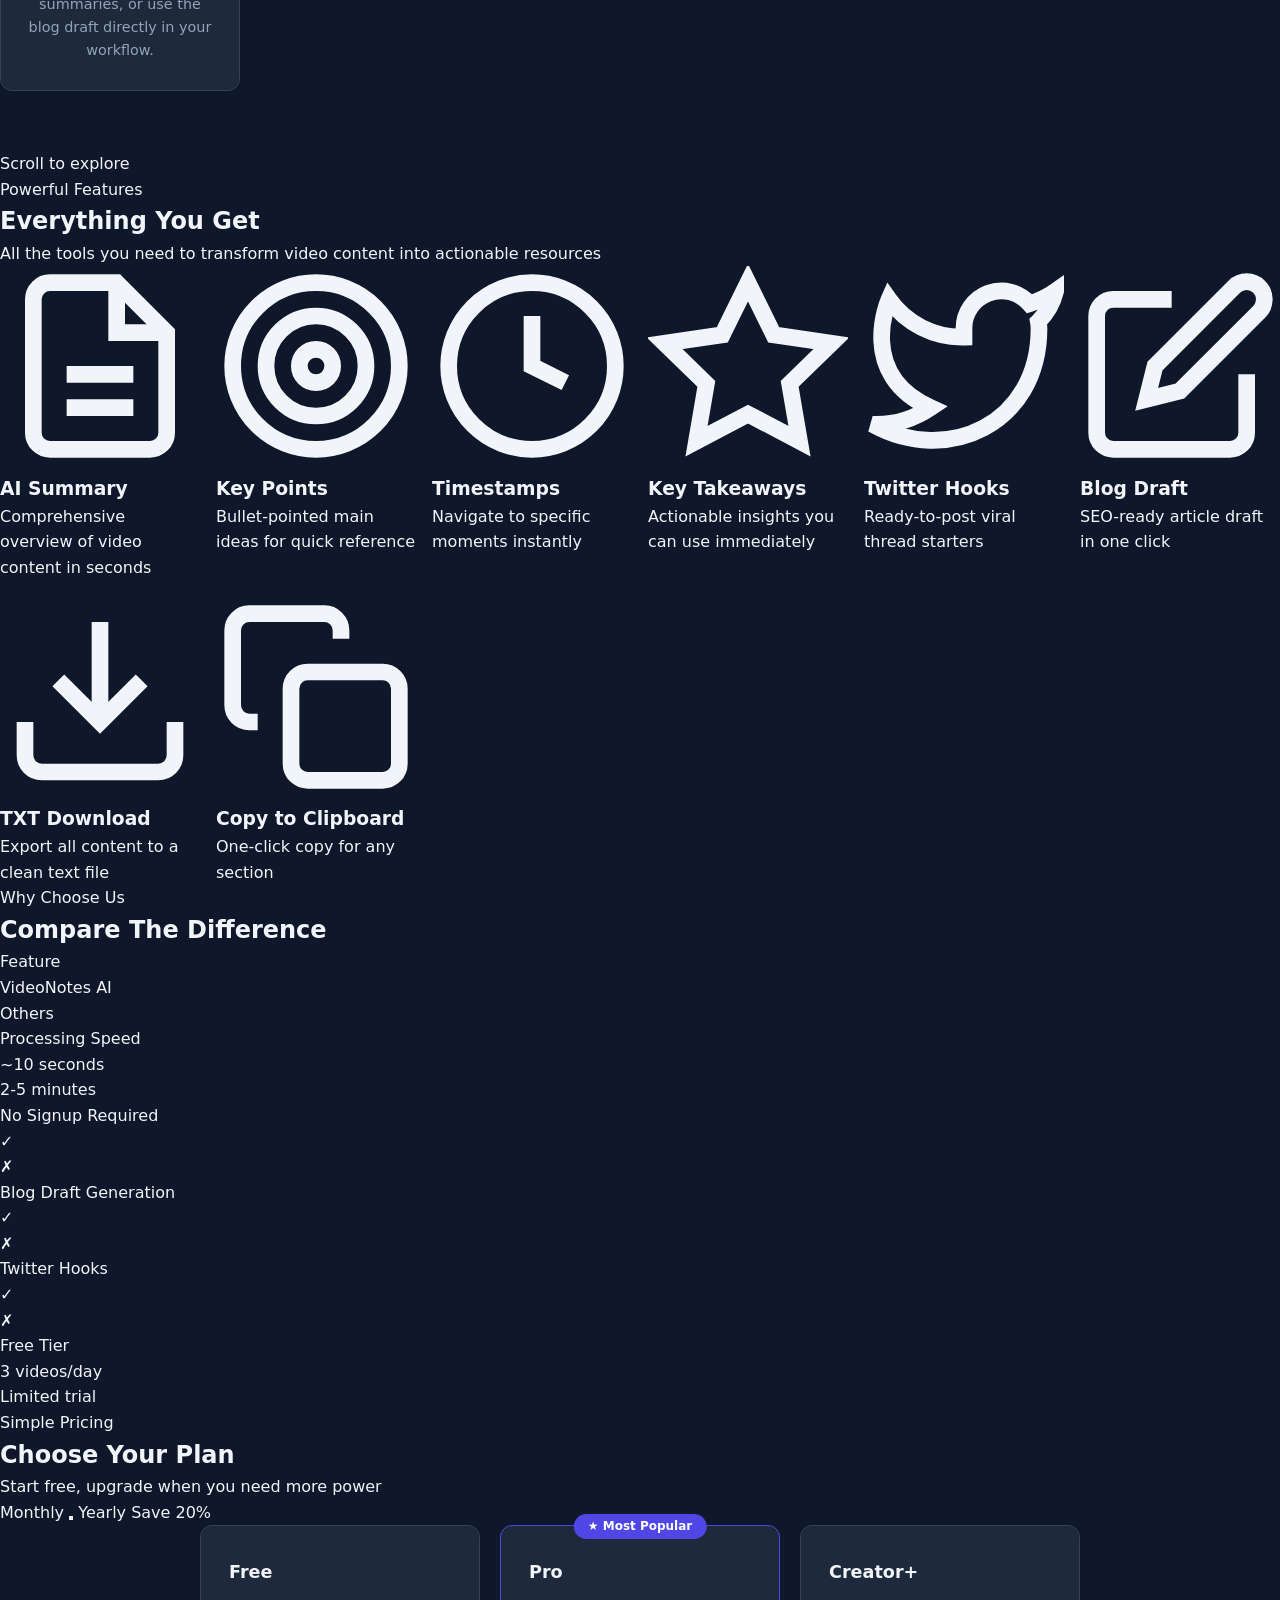
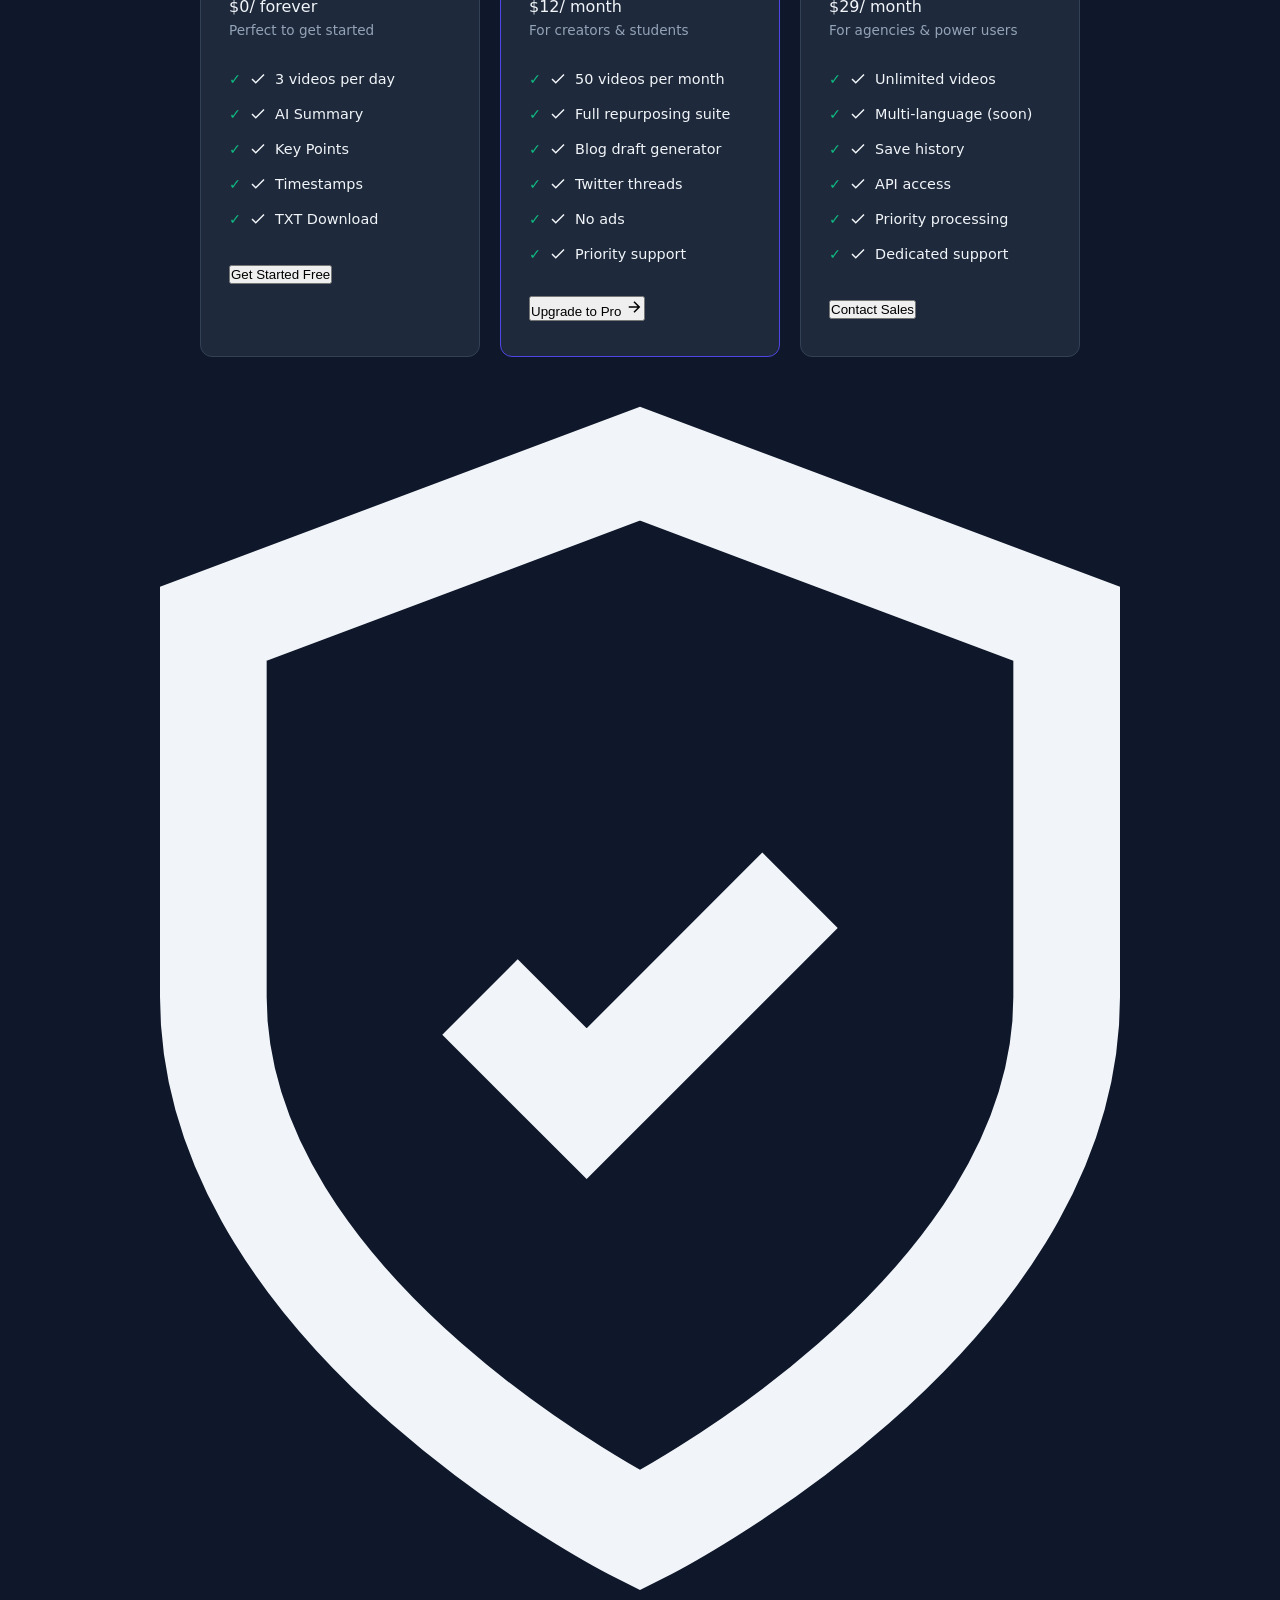
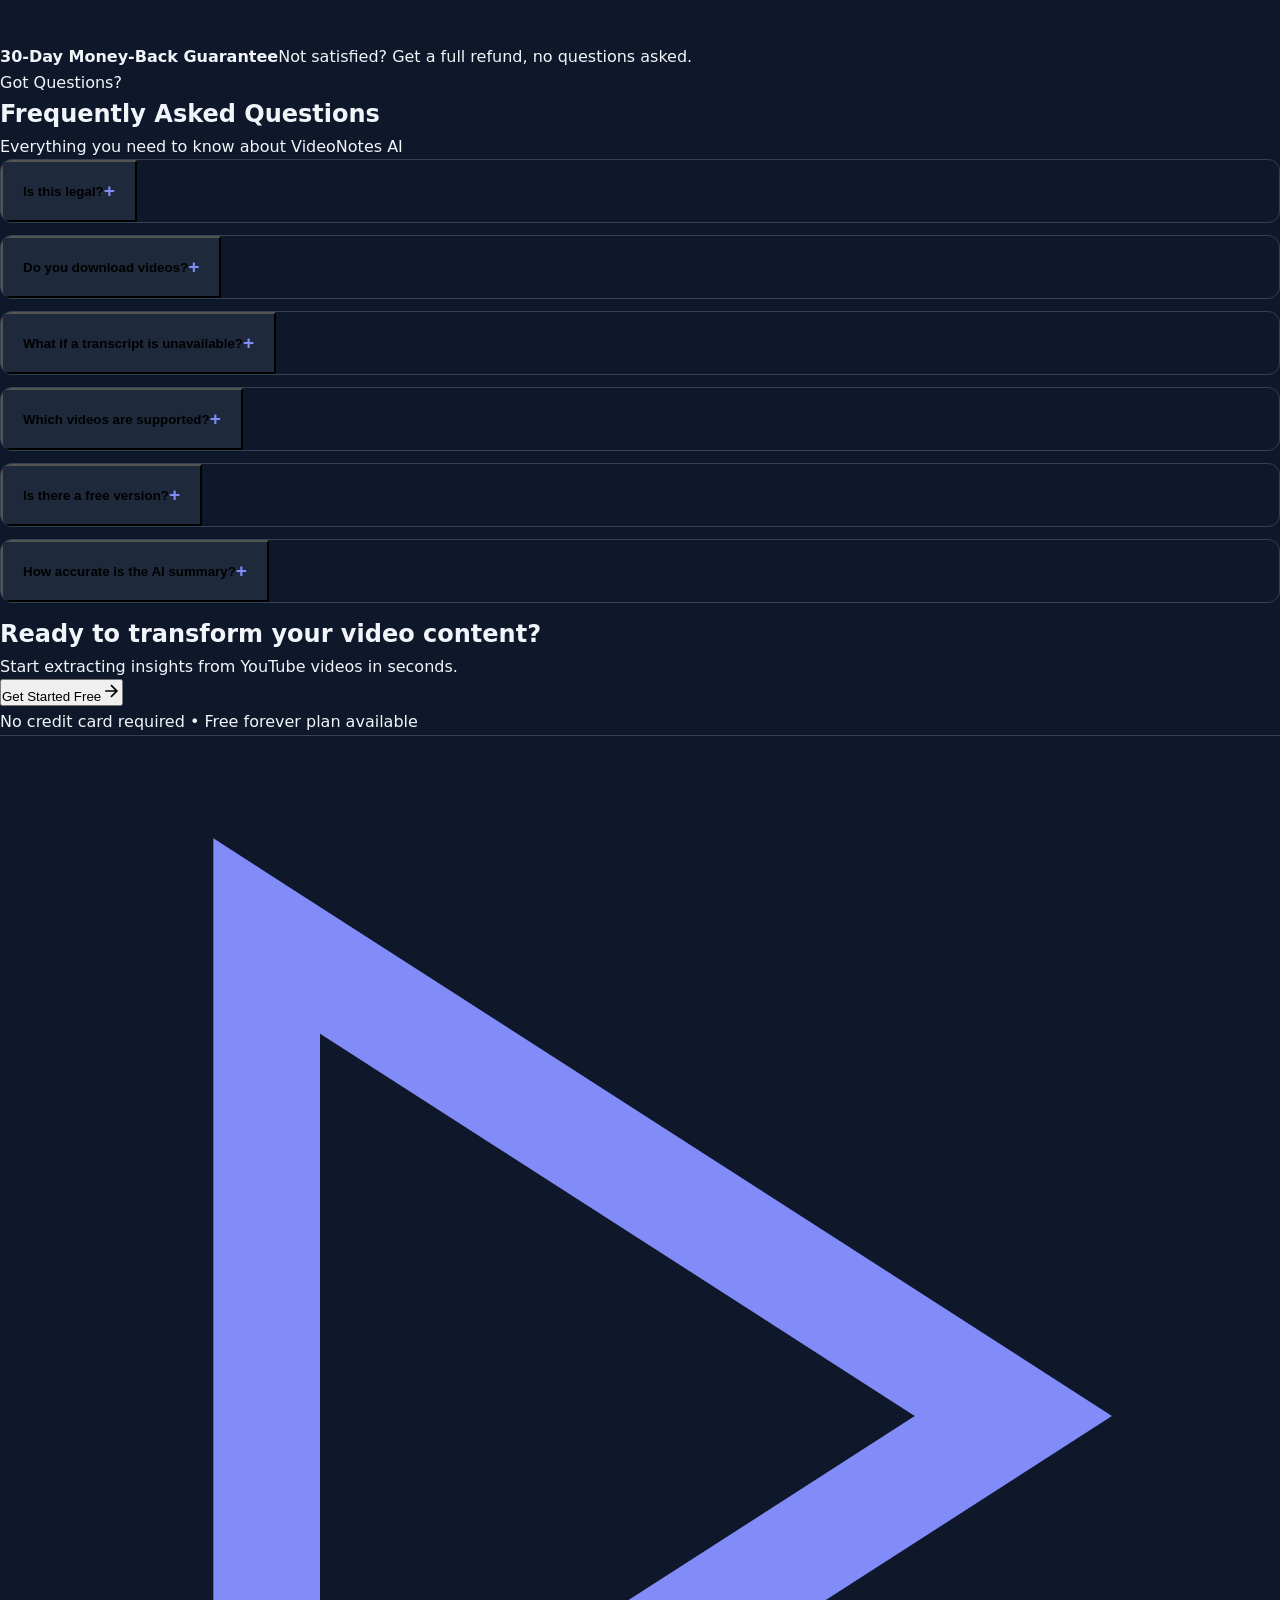
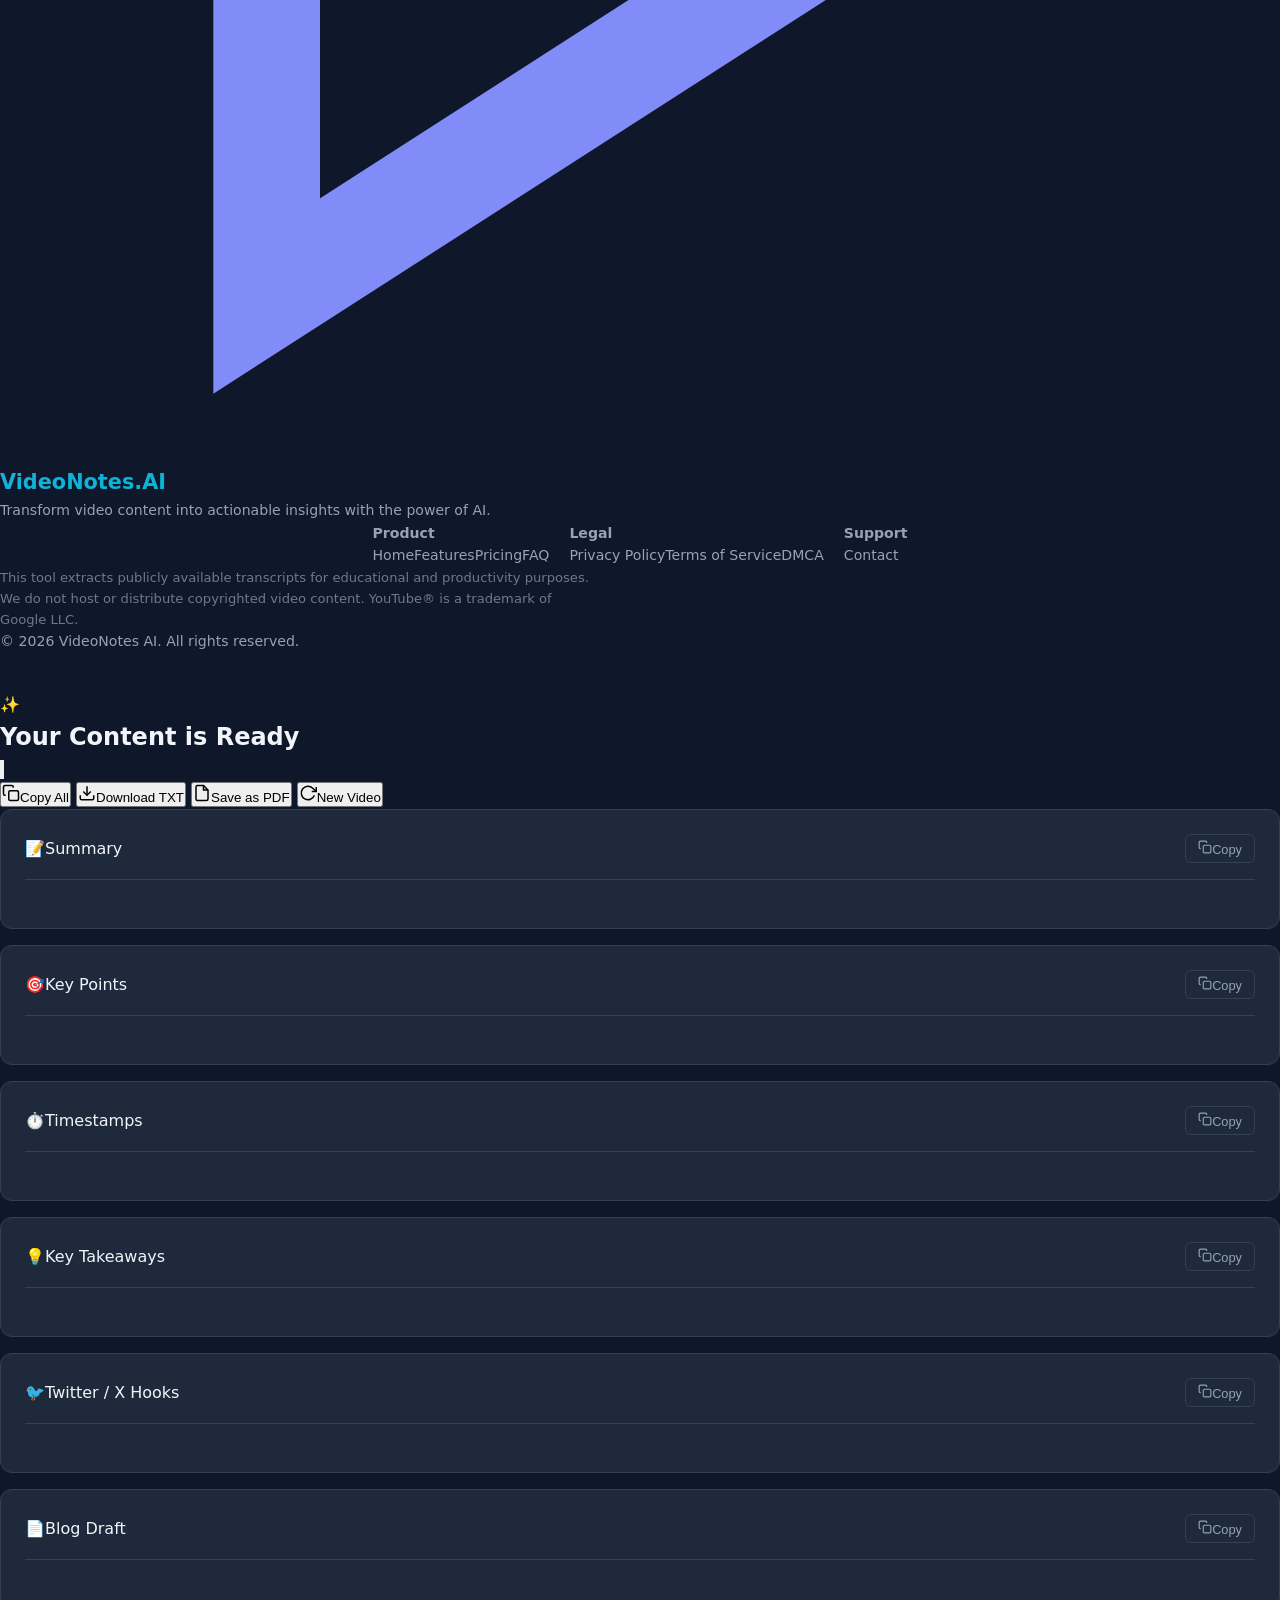
==== commit 66a229d0: "Premium UI redesign — new HTML structure (4-page scroll, modal results, navbar, FAQ accordion, prici" ====
--- a/templates/index.html
+++ b/templates/index.html
@@ -3,14 +3,14 @@
 <head>
   <meta charset="UTF-8" />
   <meta name="viewport" content="width=device-width, initial-scale=1.0" />
-  <title>VideoNotes AI — Turn YouTube Videos Into Smart Notes & Blog Posts</title>
+  <title>VideoNotes AI — Turn YouTube Videos Into Smart Notes &amp; Blog Posts</title>
   <meta name="description" content="Paste any YouTube URL and instantly get AI-generated summaries, key points, timestamps, blog drafts, and Twitter threads. Free to use. No signup required." />
   <meta name="keywords" content="youtube transcript generator, summarize youtube video, AI video summarizer, youtube notes tool, convert youtube to blog, youtube to blog post, youtube summary free" />
   <link rel="canonical" href="https://videonotesai.com/" />
 
   <!-- Open Graph / Social sharing -->
   <meta property="og:title" content="VideoNotes AI — Turn YouTube Videos Into Smart Notes" />
-  <meta property="og:description" content="Paste any YouTube URL → Get AI summaries, key points, blog drafts & Twitter threads instantly. Free, no signup." />
+  <meta property="og:description" content="Paste any YouTube URL → Get AI summaries, key points, blog drafts &amp; Twitter threads instantly. Free, no signup." />
   <meta property="og:type" content="website" />
   <meta property="og:url" content="https://videonotesai.com/" />
   <meta property="og:image" content="https://videonotesai.com/static/og-image.png" />
@@ -21,13 +21,19 @@
   <!-- Twitter Card -->
   <meta name="twitter:card" content="summary_large_image" />
   <meta name="twitter:title" content="VideoNotes AI — Turn YouTube Videos Into Smart Notes" />
-  <meta name="twitter:description" content="Paste any YouTube URL → Get AI summaries, key points, blog drafts & Twitter threads instantly. Free, no signup." />
+  <meta name="twitter:description" content="Paste any YouTube URL → Get AI summaries, key points, blog drafts &amp; Twitter threads instantly. Free, no signup." />
   <meta name="twitter:image" content="https://videonotesai.com/static/og-image.png" />
 
   <!-- Favicon -->
   <link rel="icon" type="image/svg+xml" href="/static/favicon.svg" />
   <link rel="shortcut icon" href="/static/favicon.svg" />
 
+  <!-- Fonts -->
+  <link rel="preconnect" href="https://fonts.googleapis.com">
+  <link rel="preconnect" href="https://fonts.gstatic.com" crossorigin>
+  <link href="https://fonts.googleapis.com/css2?family=Inter:wght@300;400;500;600;700;800;900&display=swap" rel="stylesheet">
+
+  <!-- Styles -->
   <link rel="stylesheet" href="/static/css/style.css" />
 
   <!-- Google Analytics — replace G-XXXXXXXXXX with your Measurement ID -->
@@ -41,304 +47,367 @@
 </head>
 <body>
 
-<!-- ── Header ─────────────────────────────────────────────────────────── -->
-<header>
-  <div class="container nav">
-    <div class="logo">VideoNotes AI</div>
-    <nav>
-      <a href="#how-it-works">How It Works</a>
-      <a href="#pricing">Pricing</a>
-      <a href="#faq">FAQ</a>
+<!-- Animated Background -->
+<div class="bg-gradient">
+  <div class="bg-grid"></div>
+  <div class="bg-orb bg-orb-1"></div>
+  <div class="bg-orb bg-orb-2"></div>
+  <div class="bg-orb bg-orb-3"></div>
+  <div class="bg-noise"></div>
+</div>
+<div class="cursor-spotlight" id="cursorSpotlight"></div>
+
+<!-- Floating Navbar -->
+<header class="navbar" id="navbar">
+  <div class="navbar-inner">
+    <a href="#page-hero" class="logo">
+      <div class="logo-icon">
+        <svg viewBox="0 0 24 24" fill="none" stroke="currentColor" stroke-width="2"><polygon points="5 3 19 12 5 21 5 3"/></svg>
+      </div>
+      <span class="logo-text">VideoNotes<span class="logo-ai">.AI</span></span>
+    </a>
+    <nav class="nav-links">
+      <a href="#page-hero" class="nav-link active" data-section="page-hero">Home</a>
+      <a href="#page-features" class="nav-link" data-section="page-features">Features</a>
+      <a href="#page-pricing" class="nav-link" data-section="page-pricing">Pricing</a>
+      <a href="#page-faq" class="nav-link" data-section="page-faq">FAQ</a>
     </nav>
+    <div class="nav-actions">
+      <button class="btn-ghost">Sign In</button>
+      <button class="btn-primary btn-sm btn-glow">
+        <span>Get Pro</span>
+        <svg viewBox="0 0 24 24" fill="none" stroke="currentColor" stroke-width="2" width="16" height="16"><path d="M5 12h14M12 5l7 7-7 7"/></svg>
+      </button>
+    </div>
+    <button class="nav-toggle" id="navToggle" aria-label="Toggle menu">
+      <span></span><span></span><span></span>
+    </button>
   </div>
 </header>
 
-<!-- ── Hero ───────────────────────────────────────────────────────────── -->
-<section class="hero">
-  <div class="container">
-    <h1>Turn Any YouTube Video Into Smart Notes &amp; Blog Posts</h1>
-    <p class="sub-headline">Extract transcripts, AI summaries, key points, timestamps, blog drafts, and social posts — instantly. Free. No signup.</p>
-
-    <div class="input-group">
-      <input type="text" id="urlInput" placeholder="Paste YouTube URL here..." autocomplete="off" spellcheck="false" />
-      <button class="btn-primary" id="generateBtn" onclick="processVideo()">Generate Notes</button>
+<!-- Mobile Menu -->
+<div class="mobile-menu" id="mobileMenu">
+  <nav class="mobile-nav">
+    <a href="#page-hero" class="mobile-link">Home</a>
+    <a href="#page-features" class="mobile-link">Features</a>
+    <a href="#page-pricing" class="mobile-link">Pricing</a>
+    <a href="#page-faq" class="mobile-link">FAQ</a>
+    <div class="mobile-actions">
+      <button class="btn-ghost">Sign In</button>
+      <button class="btn-primary">Get Pro</button>
     </div>
-
-    <p class="hero-note">Free to try &bull; No signup required &bull; ~10 second processing</p>
-
-    <!-- Error message -->
-    <div id="errorMsg" class="hidden"></div>
+  </nav>
+</div>
+
+<!-- Side Page Dots -->
+<div class="page-dots" id="pageDots">
+  <button class="dot active" data-section="page-hero" aria-label="Home"><span class="dot-inner"></span><span class="dot-label">Home</span></button>
+  <button class="dot" data-section="page-features" aria-label="Features"><span class="dot-inner"></span><span class="dot-label">Features</span></button>
+  <button class="dot" data-section="page-pricing" aria-label="Pricing"><span class="dot-inner"></span><span class="dot-label">Pricing</span></button>
+  <button class="dot" data-section="page-faq" aria-label="FAQ"><span class="dot-inner"></span><span class="dot-label">FAQ</span></button>
+</div>
+
+<!-- Main Scroll Container -->
+<main class="scroll-container" id="scrollContainer">
+  <div id="page-wrapper">
+
+    <!-- PAGE 1: HERO -->
+    <section class="page page-hero" id="page-hero">
+      <div class="page-inner">
+        <div class="hero">
+          <div class="hero-badge reveal">
+            <span class="badge-pulse"></span>
+            <span class="badge-text">Powered by Google Gemini AI</span>
+            <span class="badge-new">NEW</span>
+          </div>
+          <h1 class="hero-title reveal">Turn Any YouTube Video Into <span class="gradient-text">Smart Notes &amp; Blog Posts</span></h1>
+          <p class="hero-subtitle reveal">Extract transcripts, AI summaries, key points, timestamps, blog drafts, and social posts — in seconds. No signup required.</p>
+
+          <div class="input-card reveal">
+            <div class="input-glow"></div>
+            <div class="input-inner">
+              <div class="input-icon">
+                <svg viewBox="0 0 24 24" fill="none" stroke="currentColor" stroke-width="2">
+                  <path d="M22.54 6.42a2.78 2.78 0 0 0-1.94-2C18.88 4 12 4 12 4s-6.88 0-8.6.46a2.78 2.78 0 0 0-1.94 2A29 29 0 0 0 1 11.75a29 29 0 0 0 .46 5.33A2.78 2.78 0 0 0 3.4 19c1.72.46 8.6.46 8.6.46s6.88 0 8.6-.46a2.78 2.78 0 0 0 1.94-2 29 29 0 0 0 .46-5.25 29 29 0 0 0-.46-5.33z"/>
+                  <polygon points="9.75 15.02 15.5 11.75 9.75 8.48 9.75 15.02"/>
+                </svg>
+              </div>
+              <input type="text" id="urlInput" class="input-field" placeholder="Paste YouTube URL here..." autocomplete="off" spellcheck="false" />
+              <button class="btn-generate" id="generateBtn">
+                <span class="btn-text">Generate Notes</span>
+                <span class="btn-loader hidden">
+                  <svg class="spinner-svg" viewBox="0 0 24 24"><circle cx="12" cy="12" r="10" stroke="currentColor" stroke-width="3" fill="none" stroke-dasharray="32" stroke-linecap="round"/></svg>
+                </span>
+                <svg class="btn-arrow" viewBox="0 0 24 24" fill="none" stroke="currentColor" stroke-width="2"><path d="M5 12h14M12 5l7 7-7 7"/></svg>
+              </button>
+            </div>
+            <div class="input-trust">
+              <span class="trust-item"><svg viewBox="0 0 24 24" fill="none" stroke="currentColor" stroke-width="2" width="16" height="16"><path d="M22 11.08V12a10 10 0 1 1-5.93-9.14"/><polyline points="22 4 12 14.01 9 11.01"/></svg>Free to try</span>
+              <span class="trust-item"><svg viewBox="0 0 24 24" fill="none" stroke="currentColor" stroke-width="2" width="16" height="16"><path d="M22 11.08V12a10 10 0 1 1-5.93-9.14"/><polyline points="22 4 12 14.01 9 11.01"/></svg>No signup</span>
+              <span class="trust-item"><svg viewBox="0 0 24 24" fill="none" stroke="currentColor" stroke-width="2" width="16" height="16"><path d="M22 11.08V12a10 10 0 1 1-5.93-9.14"/><polyline points="22 4 12 14.01 9 11.01"/></svg>~10s processing</span>
+            </div>
+          </div>
+
+          <div id="errorMsg" class="error-message hidden"></div>
+
+          <!-- Loading State -->
+          <div id="loadingState" class="loading-state hidden">
+            <div class="loading-orb">
+              <div class="orb-ring"></div><div class="orb-ring"></div><div class="orb-ring"></div>
+              <div class="orb-core"></div>
+            </div>
+            <p class="loading-text" id="loadingMsg">Extracting transcript...</p>
+            <div class="loading-progress"><div class="progress-bar" id="progressBar"></div></div>
+          </div>
+
+          <div class="trust-strip reveal">
+            <p class="trust-label">Trusted by students, creators &amp; founders</p>
+            <div class="trust-logos">
+              <div class="trust-stat"><span class="stat-number">50K+</span><span class="stat-label">Videos Processed</span></div>
+              <div class="trust-divider"></div>
+              <div class="trust-stat"><span class="stat-number">12K+</span><span class="stat-label">Happy Users</span></div>
+              <div class="trust-divider"></div>
+              <div class="trust-stat"><span class="stat-number">4.9★</span><span class="stat-label">User Rating</span></div>
+            </div>
+          </div>
+        </div>
+
+        <!-- How It Works -->
+        <div class="how-it-works">
+          <div class="section-header reveal">
+            <span class="section-badge">Simple Process</span>
+            <h2 class="section-title">How It Works</h2>
+            <p class="section-subtitle">Three simple steps to transform any video</p>
+          </div>
+          <div class="steps-timeline">
+            <div class="step reveal" data-step="1">
+              <div class="step-connector"></div>
+              <div class="step-number"><span>01</span></div>
+              <div class="step-content">
+                <div class="step-icon"><svg viewBox="0 0 24 24" fill="none" stroke="currentColor" stroke-width="2"><path d="M10 13a5 5 0 0 0 7.54.54l3-3a5 5 0 0 0-7.07-7.07l-1.72 1.71"/><path d="M14 11a5 5 0 0 0-7.54-.54l-3 3a5 5 0 0 0 7.07 7.07l1.71-1.71"/></svg></div>
+                <h3 class="step-title">Paste a YouTube Link</h3>
+                <p class="step-desc">Copy the URL from any public YouTube video and paste it in the input box above.</p>
+              </div>
+            </div>
+            <div class="step reveal" data-step="2">
+              <div class="step-connector"></div>
+              <div class="step-number"><span>02</span></div>
+              <div class="step-content">
+                <div class="step-icon"><svg viewBox="0 0 24 24" fill="none" stroke="currentColor" stroke-width="2"><path d="M12 2L2 7l10 5 10-5-10-5z"/><path d="M2 17l10 5 10-5"/><path d="M2 12l10 5 10-5"/></svg></div>
+                <h3 class="step-title">AI Analyzes Content</h3>
+                <p class="step-desc">We extract the transcript and run it through Google Gemini AI in seconds.</p>
+              </div>
+            </div>
+            <div class="step reveal" data-step="3">
+              <div class="step-number"><span>03</span></div>
+              <div class="step-content">
+                <div class="step-icon"><svg viewBox="0 0 24 24" fill="none" stroke="currentColor" stroke-width="2"><path d="M14 2H6a2 2 0 0 0-2 2v16a2 2 0 0 0 2 2h12a2 2 0 0 0 2-2V8z"/><polyline points="14 2 14 8 20 8"/><line x1="16" y1="13" x2="8" y2="13"/><line x1="16" y1="17" x2="8" y2="17"/></svg></div>
+                <h3 class="step-title">Get Structured Content</h3>
+                <p class="step-desc">Download notes, copy summaries, or use the blog draft directly in your workflow.</p>
+              </div>
+            </div>
+          </div>
+        </div>
+
+        <div class="scroll-indicator">
+          <span class="scroll-text">Scroll to explore</span>
+          <div class="scroll-mouse"><div class="scroll-wheel"></div></div>
+        </div>
+      </div>
+    </section>
+
+    <!-- PAGE 2: FEATURES -->
+    <section class="page page-features" id="page-features">
+      <div class="page-inner">
+        <div class="features-section">
+          <div class="section-header reveal">
+            <span class="section-badge">Powerful Features</span>
+            <h2 class="section-title">Everything You Get</h2>
+            <p class="section-subtitle">All the tools you need to transform video content into actionable resources</p>
+          </div>
+          <div class="features-grid">
+            <div class="feature-card reveal"><div class="feature-icon-wrap"><div class="feature-icon"><svg viewBox="0 0 24 24" fill="none" stroke="currentColor" stroke-width="2"><path d="M14 2H6a2 2 0 0 0-2 2v16a2 2 0 0 0 2 2h12a2 2 0 0 0 2-2V8z"/><polyline points="14 2 14 8 20 8"/><line x1="16" y1="13" x2="8" y2="13"/><line x1="16" y1="17" x2="8" y2="17"/></svg></div></div><h3 class="feature-title">AI Summary</h3><p class="feature-desc">Comprehensive overview of video content in seconds</p></div>
+            <div class="feature-card reveal"><div class="feature-icon-wrap"><div class="feature-icon"><svg viewBox="0 0 24 24" fill="none" stroke="currentColor" stroke-width="2"><circle cx="12" cy="12" r="10"/><circle cx="12" cy="12" r="6"/><circle cx="12" cy="12" r="2"/></svg></div></div><h3 class="feature-title">Key Points</h3><p class="feature-desc">Bullet-pointed main ideas for quick reference</p></div>
+            <div class="feature-card reveal"><div class="feature-icon-wrap"><div class="feature-icon"><svg viewBox="0 0 24 24" fill="none" stroke="currentColor" stroke-width="2"><circle cx="12" cy="12" r="10"/><polyline points="12 6 12 12 16 14"/></svg></div></div><h3 class="feature-title">Timestamps</h3><p class="feature-desc">Navigate to specific moments instantly</p></div>
+            <div class="feature-card reveal"><div class="feature-icon-wrap"><div class="feature-icon"><svg viewBox="0 0 24 24" fill="none" stroke="currentColor" stroke-width="2"><polygon points="12 2 15.09 8.26 22 9.27 17 14.14 18.18 21.02 12 17.77 5.82 21.02 7 14.14 2 9.27 8.91 8.26 12 2"/></svg></div></div><h3 class="feature-title">Key Takeaways</h3><p class="feature-desc">Actionable insights you can use immediately</p></div>
+            <div class="feature-card reveal"><div class="feature-icon-wrap"><div class="feature-icon"><svg viewBox="0 0 24 24" fill="none" stroke="currentColor" stroke-width="2"><path d="M23 3a10.9 10.9 0 0 1-3.14 1.53 4.48 4.48 0 0 0-7.86 3v1A10.66 10.66 0 0 1 3 4s-4 9 5 13a11.64 11.64 0 0 1-7 2c9 5 20 0 20-11.5a4.5 4.5 0 0 0-.08-.83A7.72 7.72 0 0 0 23 3z"/></svg></div></div><h3 class="feature-title">Twitter Hooks</h3><p class="feature-desc">Ready-to-post viral thread starters</p></div>
+            <div class="feature-card reveal"><div class="feature-icon-wrap"><div class="feature-icon"><svg viewBox="0 0 24 24" fill="none" stroke="currentColor" stroke-width="2"><path d="M11 4H4a2 2 0 0 0-2 2v14a2 2 0 0 0 2 2h14a2 2 0 0 0 2-2v-7"/><path d="M18.5 2.5a2.121 2.121 0 0 1 3 3L12 15l-4 1 1-4 9.5-9.5z"/></svg></div></div><h3 class="feature-title">Blog Draft</h3><p class="feature-desc">SEO-ready article draft in one click</p></div>
+            <div class="feature-card reveal"><div class="feature-icon-wrap"><div class="feature-icon"><svg viewBox="0 0 24 24" fill="none" stroke="currentColor" stroke-width="2"><path d="M21 15v4a2 2 0 0 1-2 2H5a2 2 0 0 1-2-2v-4"/><polyline points="7 10 12 15 17 10"/><line x1="12" y1="15" x2="12" y2="3"/></svg></div></div><h3 class="feature-title">TXT Download</h3><p class="feature-desc">Export all content to a clean text file</p></div>
+            <div class="feature-card reveal"><div class="feature-icon-wrap"><div class="feature-icon"><svg viewBox="0 0 24 24" fill="none" stroke="currentColor" stroke-width="2"><rect x="9" y="9" width="13" height="13" rx="2" ry="2"/><path d="M5 15H4a2 2 0 0 1-2-2V4a2 2 0 0 1 2-2h9a2 2 0 0 1 2 2v1"/></svg></div></div><h3 class="feature-title">Copy to Clipboard</h3><p class="feature-desc">One-click copy for any section</p></div>
+          </div>
+        </div>
+        <div class="comparison-section">
+          <div class="section-header reveal">
+            <span class="section-badge">Why Choose Us</span>
+            <h2 class="section-title">Compare The Difference</h2>
+          </div>
+          <div class="comparison-table reveal">
+            <div class="comparison-header"><div class="comparison-feature">Feature</div><div class="comparison-us">VideoNotes AI</div><div class="comparison-others">Others</div></div>
+            <div class="comparison-row"><div class="comparison-feature">Processing Speed</div><div class="comparison-us"><span class="check-yes">~10 seconds</span></div><div class="comparison-others"><span class="check-no">2-5 minutes</span></div></div>
+            <div class="comparison-row"><div class="comparison-feature">No Signup Required</div><div class="comparison-us"><span class="check-yes">✓</span></div><div class="comparison-others"><span class="check-no">✗</span></div></div>
+            <div class="comparison-row"><div class="comparison-feature">Blog Draft Generation</div><div class="comparison-us"><span class="check-yes">✓</span></div><div class="comparison-others"><span class="check-no">✗</span></div></div>
+            <div class="comparison-row"><div class="comparison-feature">Twitter Hooks</div><div class="comparison-us"><span class="check-yes">✓</span></div><div class="comparison-others"><span class="check-no">✗</span></div></div>
+            <div class="comparison-row"><div class="comparison-feature">Free Tier</div><div class="comparison-us"><span class="check-yes">3 videos/day</span></div><div class="comparison-others"><span class="check-no">Limited trial</span></div></div>
+          </div>
+        </div>
+      </div>
+    </section>
+
+    <!-- PAGE 3: PRICING -->
+    <section class="page page-pricing" id="page-pricing">
+      <div class="page-inner">
+        <div class="pricing-section">
+          <div class="section-header reveal">
+            <span class="section-badge">Simple Pricing</span>
+            <h2 class="section-title">Choose Your Plan</h2>
+            <p class="section-subtitle">Start free, upgrade when you need more power</p>
+          </div>
+          <div class="billing-toggle reveal">
+            <span class="toggle-label" data-period="monthly">Monthly</span>
+            <button class="toggle-switch" id="billingToggle" aria-label="Toggle billing period"><span class="toggle-knob"></span></button>
+            <span class="toggle-label" data-period="yearly">Yearly <span class="toggle-save">Save 20%</span></span>
+          </div>
+          <div class="pricing-grid">
+            <div class="pricing-card reveal" data-plan="free">
+              <div class="pricing-header">
+                <h3 class="pricing-name">Free</h3>
+                <div class="pricing-price"><span class="price-currency">$</span><span class="price-amount" data-monthly="0" data-yearly="0">0</span><span class="price-period">/ forever</span></div>
+                <p class="pricing-desc">Perfect to get started</p>
+              </div>
+              <ul class="pricing-features">
+                <li><svg viewBox="0 0 24 24" fill="none" stroke="currentColor" stroke-width="2" width="18" height="18"><polyline points="20 6 9 17 4 12"/></svg>3 videos per day</li>
+                <li><svg viewBox="0 0 24 24" fill="none" stroke="currentColor" stroke-width="2" width="18" height="18"><polyline points="20 6 9 17 4 12"/></svg>AI Summary</li>
+                <li><svg viewBox="0 0 24 24" fill="none" stroke="currentColor" stroke-width="2" width="18" height="18"><polyline points="20 6 9 17 4 12"/></svg>Key Points</li>
+                <li><svg viewBox="0 0 24 24" fill="none" stroke="currentColor" stroke-width="2" width="18" height="18"><polyline points="20 6 9 17 4 12"/></svg>Timestamps</li>
+                <li><svg viewBox="0 0 24 24" fill="none" stroke="currentColor" stroke-width="2" width="18" height="18"><polyline points="20 6 9 17 4 12"/></svg>TXT Download</li>
+              </ul>
+              <button class="btn-pricing" onclick="scrollToSection('page-hero')">Get Started Free</button>
+            </div>
+            <div class="pricing-card popular reveal" data-plan="pro">
+              <div class="popular-badge"><span class="badge-star">★</span> Most Popular</div>
+              <div class="pricing-glow"></div>
+              <div class="pricing-header">
+                <h3 class="pricing-name">Pro</h3>
+                <div class="pricing-price"><span class="price-currency">$</span><span class="price-amount" data-monthly="12" data-yearly="10">12</span><span class="price-period">/ month</span></div>
+                <p class="pricing-desc">For creators &amp; students</p>
+              </div>
+              <ul class="pricing-features">
+                <li><svg viewBox="0 0 24 24" fill="none" stroke="currentColor" stroke-width="2" width="18" height="18"><polyline points="20 6 9 17 4 12"/></svg>50 videos per month</li>
+                <li><svg viewBox="0 0 24 24" fill="none" stroke="currentColor" stroke-width="2" width="18" height="18"><polyline points="20 6 9 17 4 12"/></svg>Full repurposing suite</li>
+                <li><svg viewBox="0 0 24 24" fill="none" stroke="currentColor" stroke-width="2" width="18" height="18"><polyline points="20 6 9 17 4 12"/></svg>Blog draft generator</li>
+                <li><svg viewBox="0 0 24 24" fill="none" stroke="currentColor" stroke-width="2" width="18" height="18"><polyline points="20 6 9 17 4 12"/></svg>Twitter threads</li>
+                <li><svg viewBox="0 0 24 24" fill="none" stroke="currentColor" stroke-width="2" width="18" height="18"><polyline points="20 6 9 17 4 12"/></svg>No ads</li>
+                <li><svg viewBox="0 0 24 24" fill="none" stroke="currentColor" stroke-width="2" width="18" height="18"><polyline points="20 6 9 17 4 12"/></svg>Priority support</li>
+              </ul>
+              <button class="btn-pricing primary">Upgrade to Pro <svg viewBox="0 0 24 24" fill="none" stroke="currentColor" stroke-width="2" width="18" height="18"><path d="M5 12h14M12 5l7 7-7 7"/></svg></button>
+            </div>
+            <div class="pricing-card reveal" data-plan="creator">
+              <div class="pricing-header">
+                <h3 class="pricing-name">Creator+</h3>
+                <div class="pricing-price"><span class="price-currency">$</span><span class="price-amount" data-monthly="29" data-yearly="24">29</span><span class="price-period">/ month</span></div>
+                <p class="pricing-desc">For agencies &amp; power users</p>
+              </div>
+              <ul class="pricing-features">
+                <li><svg viewBox="0 0 24 24" fill="none" stroke="currentColor" stroke-width="2" width="18" height="18"><polyline points="20 6 9 17 4 12"/></svg>Unlimited videos</li>
+                <li><svg viewBox="0 0 24 24" fill="none" stroke="currentColor" stroke-width="2" width="18" height="18"><polyline points="20 6 9 17 4 12"/></svg>Multi-language (soon)</li>
+                <li><svg viewBox="0 0 24 24" fill="none" stroke="currentColor" stroke-width="2" width="18" height="18"><polyline points="20 6 9 17 4 12"/></svg>Save history</li>
+                <li><svg viewBox="0 0 24 24" fill="none" stroke="currentColor" stroke-width="2" width="18" height="18"><polyline points="20 6 9 17 4 12"/></svg>API access</li>
+                <li><svg viewBox="0 0 24 24" fill="none" stroke="currentColor" stroke-width="2" width="18" height="18"><polyline points="20 6 9 17 4 12"/></svg>Priority processing</li>
+                <li><svg viewBox="0 0 24 24" fill="none" stroke="currentColor" stroke-width="2" width="18" height="18"><polyline points="20 6 9 17 4 12"/></svg>Dedicated support</li>
+              </ul>
+              <button class="btn-pricing">Contact Sales</button>
+            </div>
+          </div>
+          <div class="guarantee reveal">
+            <div class="guarantee-icon"><svg viewBox="0 0 24 24" fill="none" stroke="currentColor" stroke-width="2"><path d="M12 22s8-4 8-10V5l-8-3-8 3v7c0 6 8 10 8 10z"/><polyline points="9 12 11 14 15 10"/></svg></div>
+            <div class="guarantee-text"><strong>30-Day Money-Back Guarantee</strong><span>Not satisfied? Get a full refund, no questions asked.</span></div>
+          </div>
+        </div>
+      </div>
+    </section>
+
+    <!-- PAGE 4: FAQ + FOOTER -->
+    <section class="page page-faq" id="page-faq">
+      <div class="page-inner">
+        <div class="faq-section">
+          <div class="section-header reveal">
+            <span class="section-badge">Got Questions?</span>
+            <h2 class="section-title">Frequently Asked Questions</h2>
+            <p class="section-subtitle">Everything you need to know about VideoNotes AI</p>
+          </div>
+          <div class="faq-list">
+            <div class="faq-item reveal"><button class="faq-question"><span>Is this legal?</span><div class="faq-icon"><span class="icon-line"></span><span class="icon-line"></span></div></button><div class="faq-answer"><div class="faq-answer-inner"><p>Yes. We only access publicly available transcripts/captions that YouTube makes available. We do not download, host, or redistribute any video content.</p></div></div></div>
+            <div class="faq-item reveal"><button class="faq-question"><span>Do you download videos?</span><div class="faq-icon"><span class="icon-line"></span><span class="icon-line"></span></div></button><div class="faq-answer"><div class="faq-answer-inner"><p>No. We never download or store any video files. We only process the text transcript data that YouTube provides publicly.</p></div></div></div>
+            <div class="faq-item reveal"><button class="faq-question"><span>What if a transcript is unavailable?</span><div class="faq-icon"><span class="icon-line"></span><span class="icon-line"></span></div></button><div class="faq-answer"><div class="faq-answer-inner"><p>Some videos don't have captions enabled. In that case, we'll show a clear error message. Try a video that has subtitles or auto-captions enabled.</p></div></div></div>
+            <div class="faq-item reveal"><button class="faq-question"><span>Which videos are supported?</span><div class="faq-icon"><span class="icon-line"></span><span class="icon-line"></span></div></button><div class="faq-answer"><div class="faq-answer-inner"><p>Any public YouTube video that has auto-generated or manually added captions. This covers the vast majority of popular videos.</p></div></div></div>
+            <div class="faq-item reveal"><button class="faq-question"><span>Is there a free version?</span><div class="faq-icon"><span class="icon-line"></span><span class="icon-line"></span></div></button><div class="faq-answer"><div class="faq-answer-inner"><p>Yes! The free tier lets you process 3 videos per day with no signup required. No credit card needed.</p></div></div></div>
+            <div class="faq-item reveal"><button class="faq-question"><span>How accurate is the AI summary?</span><div class="faq-icon"><span class="icon-line"></span><span class="icon-line"></span></div></button><div class="faq-answer"><div class="faq-answer-inner"><p>We use Google Gemini 1.5 Flash, one of the most capable AI models available. Summaries are highly accurate for well-captioned videos.</p></div></div></div>
+          </div>
+        </div>
+        <div class="cta-section reveal">
+          <div class="cta-card">
+            <div class="cta-glow"></div>
+            <h2 class="cta-title">Ready to transform your video content?</h2>
+            <p class="cta-subtitle">Start extracting insights from YouTube videos in seconds.</p>
+            <button class="btn-cta" onclick="scrollToSection('page-hero')"><span>Get Started Free</span><svg viewBox="0 0 24 24" fill="none" stroke="currentColor" stroke-width="2" width="20" height="20"><path d="M5 12h14M12 5l7 7-7 7"/></svg></button>
+            <p class="cta-note">No credit card required • Free forever plan available</p>
+          </div>
+        </div>
+        <footer class="footer">
+          <div class="footer-main">
+            <div class="footer-brand">
+              <a href="#page-hero" class="logo"><div class="logo-icon"><svg viewBox="0 0 24 24" fill="none" stroke="currentColor" stroke-width="2"><polygon points="5 3 19 12 5 21 5 3"/></svg></div><span class="logo-text">VideoNotes<span class="logo-ai">.AI</span></span></a>
+              <p class="footer-tagline">Transform video content into actionable insights with the power of AI.</p>
+            </div>
+            <div class="footer-links">
+              <div class="footer-col"><h4>Product</h4><a href="#page-hero">Home</a><a href="#page-features">Features</a><a href="#page-pricing">Pricing</a><a href="#page-faq">FAQ</a></div>
+              <div class="footer-col"><h4>Legal</h4><a href="/privacy">Privacy Policy</a><a href="/terms">Terms of Service</a><a href="/dmca">DMCA</a></div>
+              <div class="footer-col"><h4>Support</h4><a href="mailto:contact@videonotesai.com">Contact</a></div>
+            </div>
+          </div>
+          <div class="footer-bottom">
+            <p class="footer-disclaimer">This tool extracts publicly available transcripts for educational and productivity purposes. We do not host or distribute copyrighted video content. YouTube® is a trademark of Google LLC.</p>
+            <p class="footer-copyright">&copy; 2026 VideoNotes AI. All rights reserved.</p>
+          </div>
+        </footer>
+      </div>
+    </section>
+
   </div>
-</section>
-
-<!-- ── Loading State ──────────────────────────────────────────────────── -->
-<div id="loadingState" class="container hidden">
-  <div class="spinner"></div>
-  <p id="loadingMsg">Extracting transcript...</p>
-  <div class="loading-steps">
-    <div class="loading-step" id="step1">
-      <span class="step-dot active"></span>
-      <span>Extracting transcript</span>
-    </div>
-    <div class="loading-step" id="step2">
-      <span class="step-dot"></span>
-      <span>Generating AI summary</span>
-    </div>
-    <div class="loading-step" id="step3">
-      <span class="step-dot"></span>
-      <span>Building your content</span>
-    </div>
-    <div class="loading-step" id="step4">
-      <span class="step-dot"></span>
-      <span>Almost done...</span>
+</main>
+
+<!-- Results Modal -->
+<div class="modal" id="resultsModal">
+  <div class="modal-backdrop" onclick="closeModal()"></div>
+  <div class="modal-container">
+    <div class="modal-content">
+      <div class="modal-header">
+        <div class="modal-title"><span class="modal-icon">✨</span><h2>Your Content is Ready</h2></div>
+        <button class="modal-close" onclick="closeModal()" aria-label="Close"><svg viewBox="0 0 24 24" fill="none" stroke="currentColor" stroke-width="2"><path d="M18 6L6 18M6 6l12 12"/></svg></button>
+      </div>
+      <!-- Video Thumbnail in Modal -->
+      <div id="videoThumb" class="modal-thumb hidden">
+        <img id="videoThumbImg" src="" alt="Video thumbnail" class="modal-thumb-img" />
+        <div id="videoThumbTitle" class="modal-thumb-title"></div>
+      </div>
+      <div class="modal-actions">
+        <button class="btn-action" onclick="copyAll()"><svg viewBox="0 0 24 24" fill="none" stroke="currentColor" stroke-width="2" width="18" height="18"><rect x="9" y="9" width="13" height="13" rx="2" ry="2"/><path d="M5 15H4a2 2 0 0 1-2-2V4a2 2 0 0 1 2-2h9a2 2 0 0 1 2 2v1"/></svg>Copy All</button>
+        <button class="btn-action primary" onclick="downloadTxt()"><svg viewBox="0 0 24 24" fill="none" stroke="currentColor" stroke-width="2" width="18" height="18"><path d="M21 15v4a2 2 0 0 1-2 2H5a2 2 0 0 1-2-2v-4"/><polyline points="7 10 12 15 17 10"/><line x1="12" y1="15" x2="12" y2="3"/></svg>Download TXT</button>
+        <button class="btn-action success" onclick="downloadPdf()"><svg viewBox="0 0 24 24" fill="none" stroke="currentColor" stroke-width="2" width="18" height="18"><path d="M14 2H6a2 2 0 0 0-2 2v16a2 2 0 0 0 2 2h12a2 2 0 0 0 2-2V8z"/><polyline points="14 2 14 8 20 8"/></svg>Save as PDF</button>
+        <button class="btn-action" onclick="processAnother()"><svg viewBox="0 0 24 24" fill="none" stroke="currentColor" stroke-width="2" width="18" height="18"><polyline points="23 4 23 10 17 10"/><path d="M20.49 15a9 9 0 1 1-2.12-9.36L23 10"/></svg>New Video</button>
+      </div>
+      <div class="modal-body">
+        <div class="result-card"><div class="result-header"><div class="result-title"><span class="result-emoji">📝</span>Summary</div><button class="btn-copy" onclick="copySection('summaryText', this)"><svg viewBox="0 0 24 24" fill="none" stroke="currentColor" stroke-width="2" width="14" height="14"><rect x="9" y="9" width="13" height="13" rx="2" ry="2"/><path d="M5 15H4a2 2 0 0 1-2-2V4a2 2 0 0 1 2-2h9a2 2 0 0 1 2 2v1"/></svg><span>Copy</span></button></div><div class="result-body"><p id="summaryText"></p></div></div>
+        <div class="result-card"><div class="result-header"><div class="result-title"><span class="result-emoji">🎯</span>Key Points</div><button class="btn-copy" onclick="copySection('keyPointsList', this)"><svg viewBox="0 0 24 24" fill="none" stroke="currentColor" stroke-width="2" width="14" height="14"><rect x="9" y="9" width="13" height="13" rx="2" ry="2"/><path d="M5 15H4a2 2 0 0 1-2-2V4a2 2 0 0 1 2-2h9a2 2 0 0 1 2 2v1"/></svg><span>Copy</span></button></div><div class="result-body"><ul class="result-list bullet" id="keyPointsList"></ul></div></div>
+        <div class="result-card"><div class="result-header"><div class="result-title"><span class="result-emoji">⏱️</span>Timestamps</div><button class="btn-copy" onclick="copySection('timestampsList', this)"><svg viewBox="0 0 24 24" fill="none" stroke="currentColor" stroke-width="2" width="14" height="14"><rect x="9" y="9" width="13" height="13" rx="2" ry="2"/><path d="M5 15H4a2 2 0 0 1-2-2V4a2 2 0 0 1 2-2h9a2 2 0 0 1 2 2v1"/></svg><span>Copy</span></button></div><div class="result-body"><ul class="result-list timestamps" id="timestampsList"></ul></div></div>
+        <div class="result-card"><div class="result-header"><div class="result-title"><span class="result-emoji">💡</span>Key Takeaways</div><button class="btn-copy" onclick="copySection('takeawaysList', this)"><svg viewBox="0 0 24 24" fill="none" stroke="currentColor" stroke-width="2" width="14" height="14"><rect x="9" y="9" width="13" height="13" rx="2" ry="2"/><path d="M5 15H4a2 2 0 0 1-2-2V4a2 2 0 0 1 2-2h9a2 2 0 0 1 2 2v1"/></svg><span>Copy</span></button></div><div class="result-body"><ol class="result-list numbered" id="takeawaysList"></ol></div></div>
+        <div class="result-card"><div class="result-header"><div class="result-title"><span class="result-emoji">🐦</span>Twitter / X Hooks</div><button class="btn-copy" onclick="copySection('hooksList', this)"><svg viewBox="0 0 24 24" fill="none" stroke="currentColor" stroke-width="2" width="14" height="14"><rect x="9" y="9" width="13" height="13" rx="2" ry="2"/><path d="M5 15H4a2 2 0 0 1-2-2V4a2 2 0 0 1 2-2h9a2 2 0 0 1 2 2v1"/></svg><span>Copy</span></button></div><div class="result-body"><ul class="result-list bullet" id="hooksList"></ul></div></div>
+        <div class="result-card"><div class="result-header"><div class="result-title"><span class="result-emoji">📄</span>Blog Draft</div><button class="btn-copy" onclick="copySection('blogDraftText', this)"><svg viewBox="0 0 24 24" fill="none" stroke="currentColor" stroke-width="2" width="14" height="14"><rect x="9" y="9" width="13" height="13" rx="2" ry="2"/><path d="M5 15H4a2 2 0 0 1-2-2V4a2 2 0 0 1 2-2h9a2 2 0 0 1 2 2v1"/></svg><span>Copy</span></button></div><div class="result-body"><p id="blogDraftText" class="blog-text"></p></div></div>
+      </div>
     </div>
   </div>
 </div>
 
-<!-- ── Results Section ────────────────────────────────────────────────── -->
-<section id="resultsSection" class="container hidden">
-
-  <!-- Video Thumbnail -->
-  <div id="videoThumb" class="video-thumb-wrap hidden">
-    <img id="videoThumbImg" src="" alt="Video thumbnail" class="video-thumb-img" />
-    <div id="videoThumbTitle" class="video-thumb-title"></div>
-  </div>
-
-  <div class="result-header">
-    <h2>✅ Your Content is Ready</h2>
-    <div class="result-actions">
-      <button class="btn-copy-all" onclick="copyAll()">📋 Copy All</button>
-      <button class="btn-download" onclick="downloadTxt()">📥 Download TXT</button>
-      <button class="btn-download" onclick="downloadPdf()" style="background:#10b981;">🖨️ Save as PDF</button>
-      <button class="btn-secondary" onclick="processAnother()">🔄 Process Another</button>
-    </div>
-  </div>
-
-  <!-- Summary -->
-  <div class="result-card">
-    <div class="card-header">
-      <div class="card-title">📝 Summary</div>
-      <button class="btn-copy" onclick="copySection('summaryText', this)">Copy</button>
-    </div>
-    <div class="card-body">
-      <p id="summaryText"></p>
-    </div>
-  </div>
-
-  <!-- Key Points -->
-  <div class="result-card">
-    <div class="card-header">
-      <div class="card-title">🎯 Key Points</div>
-      <button class="btn-copy" onclick="copySection('keyPointsList', this)">Copy</button>
-    </div>
-    <div class="card-body">
-      <ul class="bullet-list" id="keyPointsList"></ul>
-    </div>
-  </div>
-
-  <!-- Timestamps -->
-  <div class="result-card">
-    <div class="card-header">
-      <div class="card-title">⏱️ Timestamps</div>
-      <button class="btn-copy" onclick="copySection('timestampsList', this)">Copy</button>
-    </div>
-    <div class="card-body">
-      <ul class="timestamp-list" id="timestampsList"></ul>
-    </div>
-  </div>
-
-  <!-- Takeaways -->
-  <div class="result-card">
-    <div class="card-header">
-      <div class="card-title">💡 Key Takeaways</div>
-      <button class="btn-copy" onclick="copySection('takeawaysList', this)">Copy</button>
-    </div>
-    <div class="card-body">
-      <ul class="takeaway-list" id="takeawaysList"></ul>
-    </div>
-  </div>
-
-  <!-- Twitter Hooks -->
-  <div class="result-card">
-    <div class="card-header">
-      <div class="card-title">🐦 Twitter / X Hooks</div>
-      <button class="btn-copy" onclick="copySection('hooksList', this)">Copy</button>
-    </div>
-    <div class="card-body">
-      <ul class="bullet-list" id="hooksList"></ul>
-    </div>
-  </div>
-
-  <!-- Blog Draft -->
-  <div class="result-card">
-    <div class="card-header">
-      <div class="card-title">📄 Blog Draft</div>
-      <button class="btn-copy" onclick="copySection('blogDraftText', this)">Copy</button>
-    </div>
-    <div class="card-body">
-      <p id="blogDraftText" class="blog-draft"></p>
-    </div>
-  </div>
-
-  <div style="text-align:center; margin-top: 24px;">
-    <button class="btn-secondary" onclick="processAnother()">🔄 Process Another Video</button>
-  </div>
-
-  <!-- AdSense Slot (add your unit ID when approved) -->
-  <!-- <ins class="adsbygoogle" style="display:block" data-ad-client="ca-pub-XXXXXXXX" data-ad-slot="XXXXXXXX" data-ad-format="auto"></ins> -->
-
-</section>
-
-<!-- ── How It Works ───────────────────────────────────────────────────── -->
-<section class="how-it-works" id="how-it-works">
-  <div class="container">
-    <h2>How It Works</h2>
-    <div class="steps">
-      <div class="step">
-        <div class="step-icon">🔗</div>
-        <h3>1. Paste a YouTube Link</h3>
-        <p>Copy the URL from any public YouTube video and paste it above.</p>
-      </div>
-      <div class="step">
-        <div class="step-icon">🤖</div>
-        <h3>2. AI Analyzes It</h3>
-        <p>We extract the transcript and run it through Google Gemini AI in seconds.</p>
-      </div>
-      <div class="step">
-        <div class="step-icon">📋</div>
-        <h3>3. Get Structured Content</h3>
-        <p>Download notes, copy summaries, or use the blog draft directly.</p>
-      </div>
-    </div>
-  </div>
-</section>
-
-<!-- ── Features ───────────────────────────────────────────────────────── -->
-<section class="features">
-  <div class="container">
-    <h2>Everything You Get</h2>
-    <div class="features-grid">
-      <div class="feature-item"><span>📝</span>AI Summary</div>
-      <div class="feature-item"><span>🎯</span>Key Points</div>
-      <div class="feature-item"><span>⏱️</span>Timestamps</div>
-      <div class="feature-item"><span>💡</span>Key Takeaways</div>
-      <div class="feature-item"><span>🐦</span>Twitter Hooks</div>
-      <div class="feature-item"><span>📄</span>Blog Draft</div>
-      <div class="feature-item"><span>📥</span>TXT Download</div>
-      <div class="feature-item"><span>📋</span>Copy to Clipboard</div>
-    </div>
-  </div>
-</section>
-
-<!-- ── Pricing ────────────────────────────────────────────────────────── -->
-<section class="pricing" id="pricing">
-  <div class="container">
-    <h2>Simple, Transparent Pricing</h2>
-    <div class="pricing-grid">
-
-      <div class="pricing-card">
-        <h3>Free</h3>
-        <div class="price">$0 <span>/ forever</span></div>
-        <p>Perfect to get started</p>
-        <ul>
-          <li>3 videos per day</li>
-          <li>AI Summary</li>
-          <li>Key Points</li>
-          <li>Timestamps</li>
-          <li>TXT Download</li>
-        </ul>
-      </div>
-
-      <div class="pricing-card popular">
-        <div class="popular-badge">Most Popular</div>
-        <h3>Pro</h3>
-        <div class="price">$12 <span>/ month</span></div>
-        <p>For creators &amp; students</p>
-        <ul>
-          <li>50 videos per month</li>
-          <li>Full repurposing suite</li>
-          <li>Blog draft generator</li>
-          <li>Twitter threads</li>
-          <li>No ads</li>
-        </ul>
-      </div>
-
-      <div class="pricing-card">
-        <h3>Creator+</h3>
-        <div class="price">$29 <span>/ month</span></div>
-        <p>For agencies &amp; power users</p>
-        <ul>
-          <li>Unlimited videos</li>
-          <li>Multi-language (coming soon)</li>
-          <li>Save history</li>
-          <li>API access</li>
-          <li>Priority processing</li>
-        </ul>
-      </div>
-
-    </div>
-  </div>
-</section>
-
-<!-- ── FAQ ────────────────────────────────────────────────────────────── -->
-<section class="faq" id="faq">
-  <div class="container">
-    <h2>Frequently Asked Questions</h2>
-
-    <div class="faq-item">
-      <div class="faq-question">Is this legal?</div>
-      <div class="faq-answer">Yes. We only access publicly available transcripts/captions that YouTube makes available. We do not download, host, or redistribute any video content.</div>
-    </div>
-
-    <div class="faq-item">
-      <div class="faq-question">Do you download videos?</div>
-      <div class="faq-answer">No. We never download or store any video files. We only process the text transcript data that YouTube provides publicly.</div>
-    </div>
-
-    <div class="faq-item">
-      <div class="faq-question">What if a transcript is unavailable?</div>
-      <div class="faq-answer">Some videos don't have captions enabled. In that case, we'll show a clear error message. Try a video that has subtitles or auto-captions enabled.</div>
-    </div>
-
-    <div class="faq-item">
-      <div class="faq-question">Which videos are supported?</div>
-      <div class="faq-answer">Any public YouTube video that has auto-generated or manually added captions. This covers the vast majority of popular videos.</div>
-    </div>
-
-    <div class="faq-item">
-      <div class="faq-question">Is there a free version?</div>
-      <div class="faq-answer">Yes! The free tier lets you process 3 videos per day with no signup required. No credit card needed.</div>
-    </div>
-
-    <div class="faq-item">
-      <div class="faq-question">How accurate is the AI summary?</div>
-      <div class="faq-answer">We use Google Gemini 1.5 Flash, one of the most capable AI models available. Summaries are highly accurate for well-captioned videos.</div>
-    </div>
-
-  </div>
-</section>
-
-<!-- ── Footer ─────────────────────────────────────────────────────────── -->
-<footer>
-  <div class="container">
-    <div class="footer-inner">
-      <div class="logo">VideoNotes AI</div>
-      <div class="footer-links">
-        <a href="/privacy">Privacy Policy</a>
-        <a href="/terms">Terms of Service</a>
-        <a href="/dmca">DMCA</a>
-        <a href="mailto:contact@videonotesai.com">Contact</a>
-      </div>
-      <p class="footer-disclaimer">
-        This tool extracts publicly available transcripts for educational and productivity purposes.
-        We do not host or distribute copyrighted video content.
-        YouTube® is a trademark of Google LLC.
-      </p>
-      <p>&copy; 2026 VideoNotes AI. All rights reserved.</p>
-    </div>
-  </div>
-</footer>
-
 <script src="/static/js/main.js"></script>
 </body>
 </html>
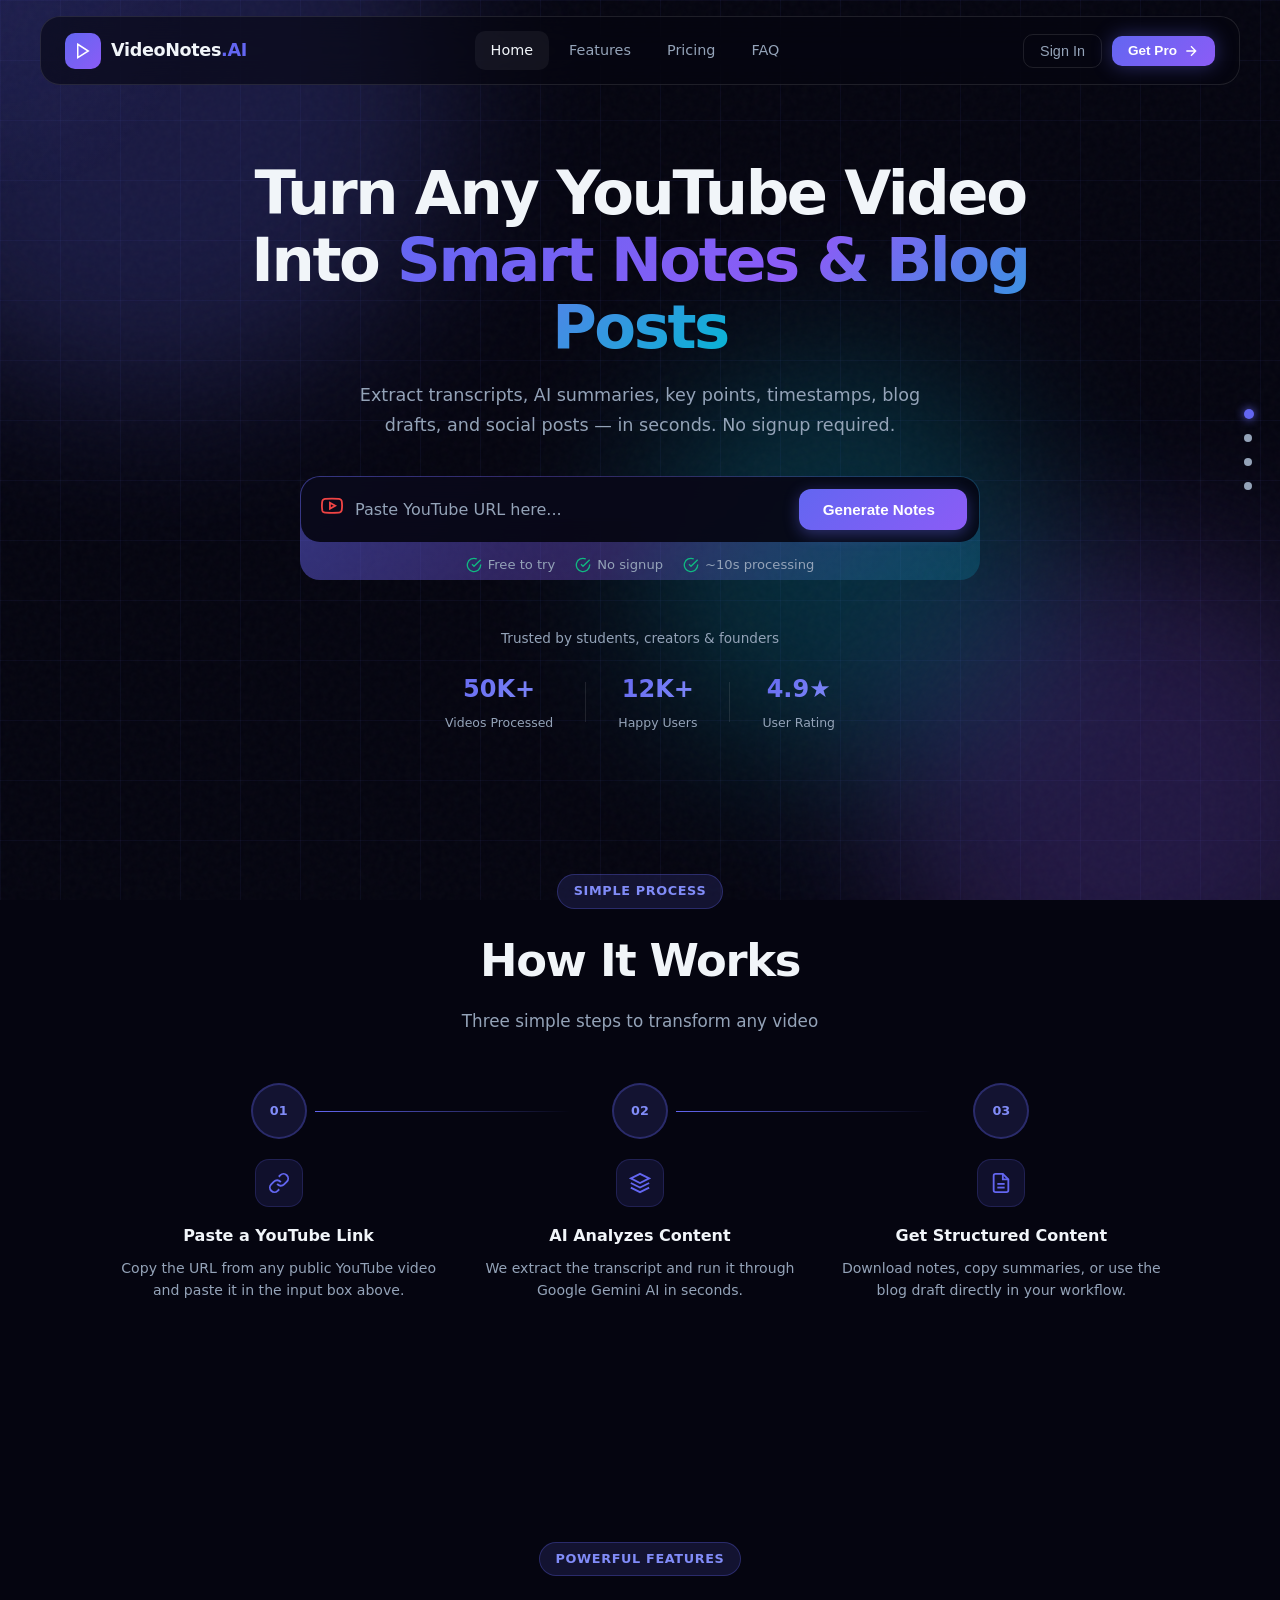
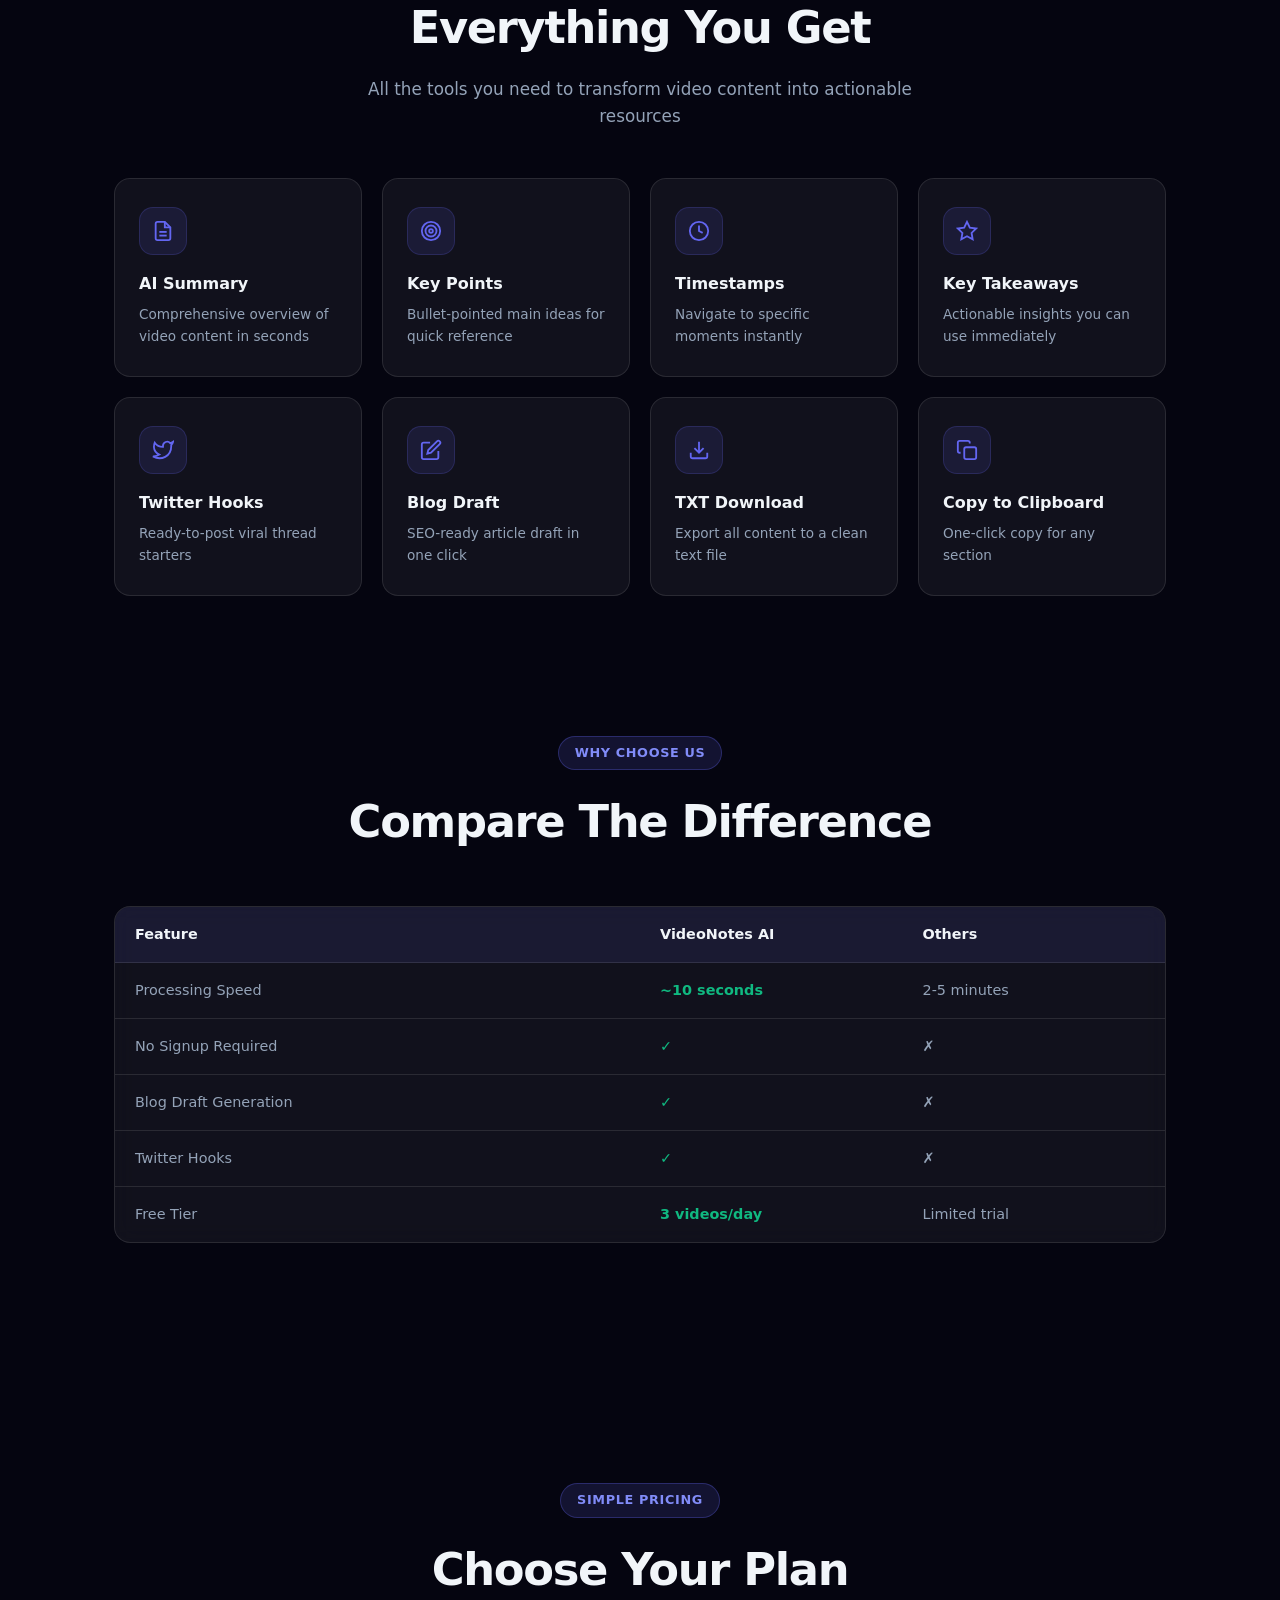
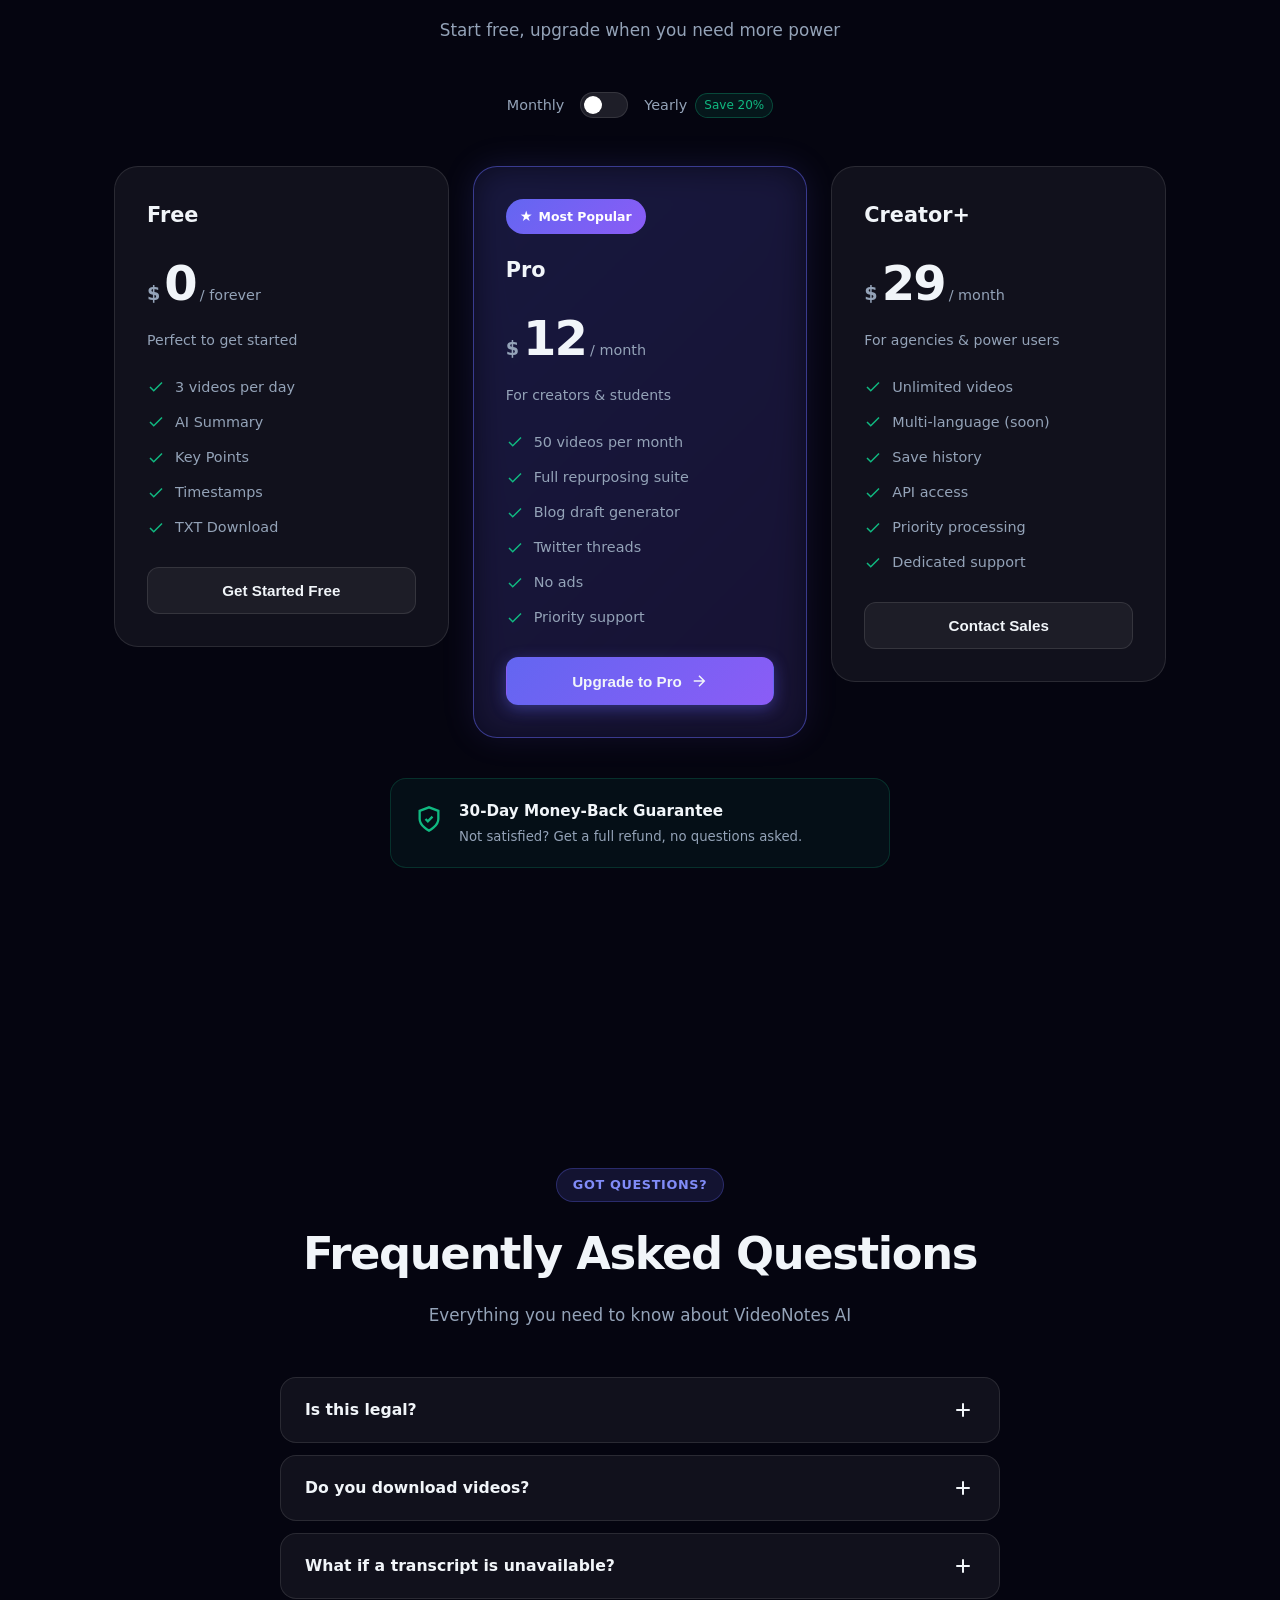
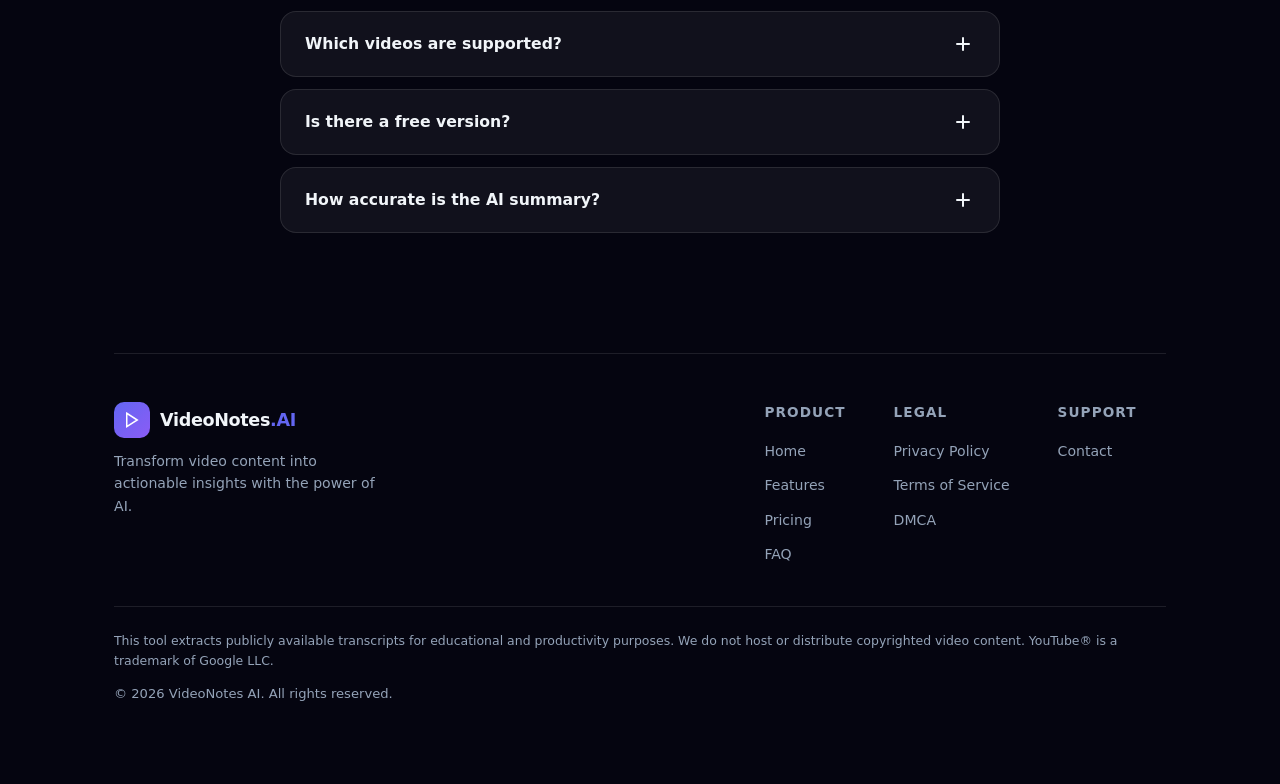
==== commit 12fb4497: "UI polish — remove Gemini badge, scroll indicator, CTA section; Get Pro scrolls to pricing; fix navb" ====
--- a/templates/index.html
+++ b/templates/index.html
@@ -74,7 +74,7 @@
     </nav>
     <div class="nav-actions">
       <button class="btn-ghost">Sign In</button>
-      <button class="btn-primary btn-sm btn-glow">
+      <button class="btn-primary btn-sm btn-glow" onclick="scrollToSection('page-pricing')">
         <span>Get Pro</span>
         <svg viewBox="0 0 24 24" fill="none" stroke="currentColor" stroke-width="2" width="16" height="16"><path d="M5 12h14M12 5l7 7-7 7"/></svg>
       </button>
@@ -94,7 +94,7 @@
     <a href="#page-faq" class="mobile-link">FAQ</a>
     <div class="mobile-actions">
       <button class="btn-ghost">Sign In</button>
-      <button class="btn-primary">Get Pro</button>
+      <button class="btn-primary" onclick="scrollToSection('page-pricing')">Get Pro</button>
     </div>
   </nav>
 </div>
@@ -115,11 +115,6 @@
     <section class="page page-hero" id="page-hero">
       <div class="page-inner">
         <div class="hero">
-          <div class="hero-badge reveal">
-            <span class="badge-pulse"></span>
-            <span class="badge-text">Powered by Google Gemini AI</span>
-            <span class="badge-new">NEW</span>
-          </div>
           <h1 class="hero-title reveal">Turn Any YouTube Video Into <span class="gradient-text">Smart Notes &amp; Blog Posts</span></h1>
           <p class="hero-subtitle reveal">Extract transcripts, AI summaries, key points, timestamps, blog drafts, and social posts — in seconds. No signup required.</p>
 
@@ -209,10 +204,6 @@
           </div>
         </div>
 
-        <div class="scroll-indicator">
-          <span class="scroll-text">Scroll to explore</span>
-          <div class="scroll-mouse"><div class="scroll-wheel"></div></div>
-        </div>
       </div>
     </section>
 
@@ -344,15 +335,6 @@
             <div class="faq-item reveal"><button class="faq-question"><span>How accurate is the AI summary?</span><div class="faq-icon"><span class="icon-line"></span><span class="icon-line"></span></div></button><div class="faq-answer"><div class="faq-answer-inner"><p>We use Google Gemini 1.5 Flash, one of the most capable AI models available. Summaries are highly accurate for well-captioned videos.</p></div></div></div>
           </div>
         </div>
-        <div class="cta-section reveal">
-          <div class="cta-card">
-            <div class="cta-glow"></div>
-            <h2 class="cta-title">Ready to transform your video content?</h2>
-            <p class="cta-subtitle">Start extracting insights from YouTube videos in seconds.</p>
-            <button class="btn-cta" onclick="scrollToSection('page-hero')"><span>Get Started Free</span><svg viewBox="0 0 24 24" fill="none" stroke="currentColor" stroke-width="2" width="20" height="20"><path d="M5 12h14M12 5l7 7-7 7"/></svg></button>
-            <p class="cta-note">No credit card required • Free forever plan available</p>
-          </div>
-        </div>
         <footer class="footer">
           <div class="footer-main">
             <div class="footer-brand">
--- a/static/css/style.css
+++ b/static/css/style.css
@@ -1,619 +1,996 @@
-/* ── CSS Variables ──────────────────────────────────────────────────────── */
+/* ══════════════════════════════════════════════════
+   VideoNotes AI — Premium UI CSS
+   ══════════════════════════════════════════════════ */
+
+/* ── Variables ──────────────────────────────────── */
 :root {
-  --primary: #4f46e5;
-  --primary-dark: #3730a3;
-  --primary-light: #818cf8;
-  --accent: #06b6d4;
-  --bg: #0f172a;
-  --bg-card: #1e293b;
-  --bg-card-hover: #253348;
+  --primary: #6366f1;
+  --primary-dark: #4f46e5;
+  --accent: #818cf8;
+  --success: #10b981;
+  --warning: #f59e0b;
+  --danger: #ef4444;
+  --bg: #050510;
+  --bg-card: rgba(255,255,255,0.04);
   --text: #f1f5f9;
   --text-muted: #94a3b8;
-  --border: #334155;
-  --success: #10b981;
-  --warning: #f59e0b;
-  --error: #ef4444;
-  --radius: 12px;
-  --shadow: 0 4px 24px rgba(0, 0, 0, 0.4);
-  --transition: 0.2s ease;
-}
-
-/* ── Reset & Base ───────────────────────────────────────────────────────── */
+  --border: rgba(255,255,255,0.08);
+  --glass: rgba(255,255,255,0.05);
+  --glass-border: rgba(255,255,255,0.10);
+  --radius: 16px;
+  --transition: 0.3s ease;
+  --font: 'Inter', system-ui, -apple-system, sans-serif;
+}
+
+/* ── Reset ──────────────────────────────────────── */
 *, *::before, *::after { box-sizing: border-box; margin: 0; padding: 0; }
-
 html { scroll-behavior: smooth; }
-
 body {
-  font-family: 'Segoe UI', system-ui, -apple-system, sans-serif;
+  font-family: var(--font);
   background: var(--bg);
   color: var(--text);
   line-height: 1.6;
+  overflow-x: hidden;
   min-height: 100vh;
 }
-
-a { color: var(--primary-light); text-decoration: none; }
+a { color: var(--accent); text-decoration: none; }
 a:hover { text-decoration: underline; }
-
-.container { max-width: 860px; margin: 0 auto; padding: 0 20px; }
 .hidden { display: none !important; }
 
-/* ── Header / Nav ───────────────────────────────────────────────────────── */
-header {
-  border-bottom: 1px solid var(--border);
-  padding: 16px 0;
-  position: sticky;
-  top: 0;
-  background: rgba(15, 23, 42, 0.95);
-  backdrop-filter: blur(8px);
-  z-index: 100;
-}
-
-.nav {
+/* ── Animated Background ─────────────────────────── */
+.bg-gradient {
+  position: fixed;
+  inset: 0;
+  z-index: 0;
+  pointer-events: none;
+  overflow: hidden;
+}
+.bg-grid {
+  position: absolute;
+  inset: 0;
+  background-image:
+    linear-gradient(rgba(99,102,241,0.06) 1px, transparent 1px),
+    linear-gradient(90deg, rgba(99,102,241,0.06) 1px, transparent 1px);
+  background-size: 60px 60px;
+}
+.bg-orb {
+  position: absolute;
+  border-radius: 50%;
+  filter: blur(80px);
+  opacity: 0.22;
+  animation: orbFloat 12s ease-in-out infinite;
+}
+.bg-orb-1 { width:600px; height:600px; background:#6366f1; top:-200px; left:-150px; animation-delay:0s; }
+.bg-orb-2 { width:500px; height:500px; background:#8b5cf6; bottom:-150px; right:-100px; animation-delay:-4s; }
+.bg-orb-3 { width:400px; height:400px; background:#06b6d4; top:40%; left:50%; animation-delay:-8s; }
+@keyframes orbFloat {
+  0%,100% { transform: translate(0,0) scale(1); }
+  33%      { transform: translate(40px,-30px) scale(1.05); }
+  66%      { transform: translate(-20px,20px) scale(0.95); }
+}
+.bg-noise {
+  position: absolute;
+  inset: 0;
+  opacity: 0.03;
+  background-image: url("data:image/svg+xml,%3Csvg viewBox='0 0 200 200' xmlns='http://www.w3.org/2000/svg'%3E%3Cfilter id='n'%3E%3CfeTurbulence type='fractalNoise' baseFrequency='0.75' numOctaves='4' stitchTiles='stitch'/%3E%3C/filter%3E%3Crect width='100%25' height='100%25' filter='url(%23n)'/%3E%3C/svg%3E");
+}
+
+/* ── Cursor Spotlight ───────────────────────────── */
+.cursor-spotlight {
+  position: fixed;
+  width: 400px;
+  height: 400px;
+  border-radius: 50%;
+  background: radial-gradient(circle, rgba(99,102,241,0.08) 0%, transparent 70%);
+  pointer-events: none;
+  transform: translate(-50%,-50%);
+  z-index: 1;
+  transition: opacity 0.3s;
+}
+
+/* ── Navbar ─────────────────────────────────────── */
+.navbar {
+  position: fixed;
+  top: 16px;
+  left: 50%;
+  transform: translateX(-50%);
+  width: calc(100% - 48px);
+  max-width: 1200px;
+  z-index: 1000;
+  background: rgba(5,5,16,0.6);
+  backdrop-filter: blur(20px);
+  -webkit-backdrop-filter: blur(20px);
+  border: 1px solid var(--glass-border);
+  border-radius: 20px;
+  transition: all 0.3s ease;
+}
+.navbar.scrolled {
+  background: rgba(5,5,16,0.92);
+  box-shadow: 0 8px 32px rgba(0,0,0,0.4);
+}
+.navbar-inner {
   display: flex;
   align-items: center;
   justify-content: space-between;
-  flex-wrap: wrap;
-  gap: 12px;
-}
-
+  padding: 14px 24px;
+  gap: 20px;
+}
 .logo {
-  font-size: 1.3rem;
+  display: flex;
+  align-items: center;
+  gap: 10px;
+  text-decoration: none;
+  color: var(--text);
+}
+.logo-icon {
+  width: 36px; height: 36px;
+  background: linear-gradient(135deg, var(--primary), #8b5cf6);
+  border-radius: 10px;
+  display: flex; align-items: center; justify-content: center;
+  color: white; flex-shrink: 0;
+}
+.logo-icon svg { width: 18px; height: 18px; }
+.logo-text { font-size: 1.1rem; font-weight: 700; letter-spacing: -0.02em; }
+.logo-ai { color: var(--primary); }
+.nav-links { display: flex; gap: 4px; }
+.nav-link {
+  padding: 8px 16px;
+  border-radius: 10px;
+  color: var(--text-muted);
+  text-decoration: none;
+  font-size: 0.9rem;
+  font-weight: 500;
+  transition: all 0.2s;
+}
+.nav-link:hover, .nav-link.active {
+  color: var(--text);
+  background: var(--glass);
+  text-decoration: none;
+}
+.nav-actions { display: flex; align-items: center; gap: 10px; }
+.btn-ghost {
+  padding: 8px 16px;
+  background: transparent;
+  color: var(--text-muted);
+  border: 1px solid var(--glass-border);
+  border-radius: 10px;
+  font-size: 0.9rem; font-weight: 500;
+  cursor: pointer;
+  transition: all 0.2s;
+}
+.btn-ghost:hover { color: var(--text); border-color: var(--primary); }
+.btn-primary {
+  padding: 9px 20px;
+  background: linear-gradient(135deg, var(--primary), #8b5cf6);
+  color: white;
+  border: none;
+  border-radius: 10px;
+  font-size: 0.9rem; font-weight: 600;
+  cursor: pointer;
+  display: flex; align-items: center; gap: 6px;
+  transition: all 0.2s;
+}
+.btn-primary:hover { opacity: 0.9; transform: translateY(-1px); }
+.btn-sm { padding: 7px 16px; font-size: 0.85rem; }
+.btn-glow { box-shadow: 0 0 20px rgba(99,102,241,0.4); }
+.nav-toggle {
+  display: none;
+  flex-direction: column;
+  gap: 5px;
+  background: none; border: none;
+  cursor: pointer; padding: 6px;
+}
+.nav-toggle span {
+  display: block; width: 22px; height: 2px;
+  background: var(--text); border-radius: 2px;
+  transition: all 0.3s;
+}
+
+/* Mobile Menu */
+.mobile-menu {
+  position: fixed;
+  inset: 0;
+  z-index: 999;
+  background: rgba(5,5,16,0.97);
+  backdrop-filter: blur(20px);
+  display: flex;
+  align-items: center; justify-content: center;
+  transform: translateX(100%);
+  transition: transform 0.3s ease;
+}
+.mobile-menu.open { transform: translateX(0); }
+.mobile-nav { display: flex; flex-direction: column; align-items: center; gap: 20px; }
+.mobile-link {
+  font-size: 1.5rem; font-weight: 600;
+  color: var(--text); text-decoration: none;
+  transition: color 0.2s;
+}
+.mobile-link:hover { color: var(--primary); }
+.mobile-actions { display: flex; gap: 12px; margin-top: 16px; }
+
+/* ── Page Dots ──────────────────────────────────── */
+.page-dots {
+  position: fixed;
+  right: 24px; top: 50%;
+  transform: translateY(-50%);
+  z-index: 100;
+  display: flex; flex-direction: column; gap: 12px;
+}
+.dot {
+  position: relative; width: 12px; height: 12px;
+  background: none; border: none; cursor: pointer; padding: 0;
+  display: flex; align-items: center;
+}
+.dot-inner {
+  width: 8px; height: 8px; border-radius: 50%;
+  background: var(--text-muted); transition: all 0.3s; display: block;
+}
+.dot.active .dot-inner {
+  background: var(--primary); width: 10px; height: 10px;
+  box-shadow: 0 0 10px var(--primary);
+}
+.dot-label {
+  position: absolute; right: 20px;
+  font-size: 0.75rem; color: var(--text-muted);
+  white-space: nowrap; opacity: 0; pointer-events: none;
+  transition: opacity 0.2s;
+  background: var(--bg-card); padding: 3px 8px;
+  border-radius: 6px; border: 1px solid var(--glass-border);
+}
+.dot:hover .dot-label { opacity: 1; }
+
+/* ── Scroll Container ───────────────────────────── */
+.scroll-container { position: relative; z-index: 2; }
+.page {
+  min-height: 100vh;
+  display: flex; align-items: flex-start;
+  padding-top: 100px;
+}
+.page-inner {
+  width: 100%; max-width: 1100px;
+  margin: 0 auto;
+  padding: 40px 24px 80px;
+}
+
+/* ── Reveal Animations ──────────────────────────── */
+.reveal {
+  opacity: 0;
+  transform: translateY(24px);
+  transition: opacity 0.6s ease, transform 0.6s ease;
+}
+.reveal.revealed {
+  opacity: 1;
+  transform: translateY(0);
+}
+
+/* ── Section Headers ─────────────────────────────────────────────────────── */
+.section-header { text-align: center; margin-bottom: 48px; }
+.section-badge {
+  display: inline-block;
+  padding: 6px 16px;
+  background: rgba(99,102,241,0.15);
+  border: 1px solid rgba(99,102,241,0.3);
+  border-radius: 100px;
+  font-size: 0.8rem; font-weight: 600;
+  color: var(--accent);
+  letter-spacing: 0.05em;
+  text-transform: uppercase;
+  margin-bottom: 16px;
+}
+.section-title {
+  font-size: clamp(1.8rem, 4vw, 2.8rem);
   font-weight: 800;
-  background: linear-gradient(135deg, var(--primary-light), var(--accent));
+  letter-spacing: -0.03em;
+  margin-bottom: 12px;
+}
+.section-subtitle { color: var(--text-muted); font-size: 1.05rem; max-width: 560px; margin: 0 auto; }
+
+/* ── Hero ─────────────────────────────────────────────────────────────────── */
+.hero { text-align: center; padding: 20px 0 60px; }
+.hero-badge {
+  display: inline-flex; align-items: center; gap: 10px;
+  padding: 8px 18px;
+  background: rgba(99,102,241,0.1);
+  border: 1px solid rgba(99,102,241,0.25);
+  border-radius: 100px;
+  font-size: 0.85rem; font-weight: 500;
+  color: var(--accent);
+  margin-bottom: 28px;
+}
+.badge-pulse {
+  width: 8px; height: 8px; border-radius: 50%;
+  background: var(--success);
+  animation: pulseDot 2s ease-in-out infinite;
+}
+@keyframes pulseDot {
+  0%,100% { box-shadow: 0 0 0 0 rgba(16,185,129,0.4); }
+  50%      { box-shadow: 0 0 0 6px rgba(16,185,129,0); }
+}
+.badge-new {
+  padding: 2px 8px; background: var(--primary);
+  border-radius: 6px; font-size: 0.7rem;
+  font-weight: 700; color: white;
+}
+.hero-title {
+  font-size: clamp(2.2rem, 5vw, 3.8rem);
+  font-weight: 900;
+  letter-spacing: -0.04em;
+  line-height: 1.1;
+  margin-bottom: 20px;
+  max-width: 800px;
+  margin-left: auto; margin-right: auto;
+}
+.gradient-text {
+  background: linear-gradient(135deg, var(--primary), #8b5cf6, #06b6d4);
   -webkit-background-clip: text;
   -webkit-text-fill-color: transparent;
   background-clip: text;
 }
-
-nav { display: flex; gap: 24px; align-items: center; flex-wrap: wrap; }
-nav a { color: var(--text-muted); font-size: 0.9rem; transition: color var(--transition); }
-nav a:hover { color: var(--text); text-decoration: none; }
-
-.btn-nav {
-  background: var(--primary);
-  color: white !important;
-  padding: 8px 18px;
-  border-radius: 8px;
-  font-weight: 600;
-  transition: background var(--transition) !important;
-}
-.btn-nav:hover { background: var(--primary-dark) !important; }
-
-/* ── Hero Section ───────────────────────────────────────────────────────── */
-.hero {
-  padding: 80px 0 60px;
+.hero-subtitle {
+  font-size: 1.1rem; color: var(--text-muted);
+  max-width: 580px; margin: 0 auto 36px;
+  line-height: 1.7;
+}
+
+/* Input Card */
+.input-card {
+  position: relative;
+  max-width: 680px;
+  margin: 0 auto 32px;
+  border-radius: 20px;
+  padding: 1px;
+  background: linear-gradient(135deg, rgba(99,102,241,0.5), rgba(139,92,246,0.3), rgba(6,182,212,0.2));
+}
+.input-glow {
+  position: absolute; inset: -1px;
+  border-radius: 21px;
+  background: linear-gradient(135deg, rgba(99,102,241,0.3), rgba(139,92,246,0.2));
+  filter: blur(12px);
+  z-index: -1;
+  opacity: 0;
+  transition: opacity 0.3s;
+}
+.input-card:focus-within .input-glow { opacity: 1; }
+.input-inner {
+  display: flex; align-items: center; gap: 12px;
+  padding: 12px 12px 12px 20px;
+  background: rgba(5,5,16,0.9);
+  border-radius: 19px;
+  backdrop-filter: blur(10px);
+}
+.input-icon { color: var(--danger); flex-shrink: 0; }
+.input-icon svg { width: 22px; height: 22px; }
+.input-field {
+  flex: 1;
+  background: none; border: none; outline: none;
+  color: var(--text);
+  font-size: 1rem; font-family: var(--font);
+}
+.input-field::placeholder { color: var(--text-muted); }
+.btn-generate {
+  display: flex; align-items: center; gap: 8px;
+  padding: 12px 24px;
+  background: linear-gradient(135deg, var(--primary), #8b5cf6);
+  color: white; border: none; border-radius: 12px;
+  font-size: 0.95rem; font-weight: 700;
+  cursor: pointer; white-space: nowrap;
+  transition: all 0.2s;
+  box-shadow: 0 4px 15px rgba(99,102,241,0.4);
+}
+.btn-generate:hover { opacity: 0.9; transform: translateY(-1px); box-shadow: 0 6px 20px rgba(99,102,241,0.5); }
+.btn-generate:disabled { opacity: 0.6; cursor: not-allowed; transform: none; }
+.btn-text { transition: opacity 0.2s; }
+.btn-loader { display: flex; align-items: center; }
+.btn-arrow { transition: opacity 0.2s; }
+.spinner-svg {
+  width: 18px; height: 18px;
+  animation: spin 1s linear infinite;
+}
+@keyframes spin { to { transform: rotate(360deg); } }
+
+.input-trust {
+  display: flex; justify-content: center; gap: 20px;
+  padding: 12px 20px 4px;
+  flex-wrap: wrap;
+}
+.trust-item {
+  display: flex; align-items: center; gap: 6px;
+  font-size: 0.82rem; color: var(--text-muted);
+}
+.trust-item svg { color: var(--success); }
+
+/* Error */
+.error-message {
+  max-width: 680px; margin: 12px auto 0;
+  padding: 14px 18px;
+  background: rgba(239,68,68,0.1);
+  border: 1px solid rgba(239,68,68,0.3);
+  border-radius: 12px;
+  color: #fca5a5; font-size: 0.9rem;
+}
+
+/* Loading State */
+.loading-state {
+  max-width: 400px; margin: 24px auto 0;
   text-align: center;
 }
-
-.hero h1 {
-  font-size: clamp(1.8rem, 5vw, 3rem);
-  font-weight: 800;
-  line-height: 1.2;
-  margin-bottom: 16px;
-  background: linear-gradient(135deg, #fff 40%, var(--primary-light));
-  -webkit-background-clip: text;
-  -webkit-text-fill-color: transparent;
-  background-clip: text;
-}
-
-.hero p.sub-headline {
-  color: var(--text-muted);
-  font-size: 1.1rem;
-  max-width: 560px;
-  margin: 0 auto 40px;
-}
-
-/* ── Input Group ────────────────────────────────────────────────────────── */
-.input-group {
-  display: flex;
-  gap: 12px;
-  max-width: 680px;
-  margin: 0 auto 12px;
-  flex-wrap: wrap;
-}
-
-.input-group input {
-  flex: 1;
-  min-width: 240px;
-  padding: 14px 20px;
-  border-radius: var(--radius);
-  border: 2px solid var(--border);
-  background: var(--bg-card);
-  color: var(--text);
-  font-size: 1rem;
-  outline: none;
-  transition: border-color var(--transition);
-}
-
-.input-group input:focus { border-color: var(--primary); }
-.input-group input::placeholder { color: var(--text-muted); }
-
-.btn-primary {
-  padding: 14px 28px;
-  background: var(--primary);
-  color: white;
-  border: none;
-  border-radius: var(--radius);
-  font-size: 1rem;
-  font-weight: 700;
-  cursor: pointer;
-  transition: background var(--transition), transform var(--transition);
-  white-space: nowrap;
-}
-.btn-primary:hover { background: var(--primary-dark); transform: translateY(-1px); }
-.btn-primary:active { transform: translateY(0); }
-.btn-primary:disabled { opacity: 0.6; cursor: not-allowed; transform: none; }
-
-.hero-note { color: var(--text-muted); font-size: 0.85rem; }
-
-/* ── Error Message ──────────────────────────────────────────────────────── */
-#errorMsg {
-  background: rgba(239, 68, 68, 0.1);
-  border: 1px solid var(--error);
-  color: #fca5a5;
-  padding: 12px 18px;
-  border-radius: var(--radius);
-  max-width: 680px;
+.loading-orb {
+  width: 80px; height: 80px;
+  margin: 0 auto 20px;
+  position: relative;
+  display: flex; align-items: center; justify-content: center;
+}
+.orb-ring {
+  position: absolute;
+  border-radius: 50%;
+  border: 2px solid transparent;
+  animation: orbSpin 2s linear infinite;
+}
+.orb-ring:nth-child(1) { inset: 0; border-top-color: var(--primary); }
+.orb-ring:nth-child(2) { inset: 8px; border-right-color: #8b5cf6; animation-duration: 1.5s; animation-direction: reverse; }
+.orb-ring:nth-child(3) { inset: 16px; border-bottom-color: #06b6d4; animation-duration: 1s; }
+@keyframes orbSpin { to { transform: rotate(360deg); } }
+.orb-core {
+  width: 20px; height: 20px; border-radius: 50%;
+  background: radial-gradient(circle, var(--primary), #8b5cf6);
+  box-shadow: 0 0 20px rgba(99,102,241,0.6);
+}
+.loading-text { color: var(--text-muted); font-size: 0.95rem; margin-bottom: 16px; }
+.loading-progress {
+  height: 3px; background: var(--glass-border);
+  border-radius: 3px; overflow: hidden;
+}
+.progress-bar {
+  height: 100%; width: 0;
+  background: linear-gradient(90deg, var(--primary), #8b5cf6);
+  border-radius: 3px;
+  transition: width 0.5s ease;
+  animation: progressAnim 12s ease forwards;
+}
+@keyframes progressAnim {
+  0% { width: 0; }
+  25% { width: 30%; }
+  50% { width: 60%; }
+  75% { width: 80%; }
+  95% { width: 90%; }
+}
+
+/* Trust Strip */
+.trust-strip { margin-top: 48px; }
+.trust-label { font-size: 0.85rem; color: var(--text-muted); margin-bottom: 20px; }
+.trust-logos {
+  display: flex; align-items: center; justify-content: center;
+  gap: 32px; flex-wrap: wrap;
+}
+.trust-stat { text-align: center; }
+.stat-number {
+  display: block;
+  font-size: 1.5rem; font-weight: 800;
+  background: linear-gradient(135deg, var(--primary), var(--accent));
+  -webkit-background-clip: text; -webkit-text-fill-color: transparent; background-clip: text;
+}
+.stat-label { font-size: 0.78rem; color: var(--text-muted); }
+.trust-divider { width: 1px; height: 40px; background: var(--glass-border); }
+
+/* How It Works */
+.how-it-works { margin-top: 80px; }
+.steps-timeline {
+  display: flex; gap: 32px;
+  margin-top: 48px;
+  position: relative;
+}
+.step {
+  flex: 1; position: relative;
+  display: flex; flex-direction: column;
+  align-items: center; text-align: center;
+}
+.step-connector {
+  position: absolute;
+  top: 28px; left: calc(50% + 36px);
+  width: calc(100% - 72px); height: 1px;
+  background: linear-gradient(90deg, var(--primary), transparent);
+  z-index: 0;
+}
+.step-number {
+  width: 56px; height: 56px; border-radius: 50%;
+  background: rgba(99,102,241,0.15);
+  border: 2px solid rgba(99,102,241,0.3);
+  display: flex; align-items: center; justify-content: center;
+  font-size: 0.8rem; font-weight: 800;
+  color: var(--accent);
+  margin-bottom: 20px; position: relative; z-index: 1;
+}
+.step-icon {
+  width: 48px; height: 48px; border-radius: 14px;
+  background: rgba(99,102,241,0.12);
+  border: 1px solid rgba(99,102,241,0.2);
+  display: flex; align-items: center; justify-content: center;
   margin: 0 auto 16px;
-  font-size: 0.95rem;
-}
-
-/* ── Loading State ──────────────────────────────────────────────────────── */
-#loadingState {
-  text-align: center;
-  padding: 40px 20px;
-}
-
-.spinner {
-  width: 44px;
-  height: 44px;
-  border: 4px solid var(--border);
-  border-top-color: var(--primary);
-  border-radius: 50%;
-  animation: spin 0.8s linear infinite;
-  margin: 0 auto 16px;
-}
-
-@keyframes spin { to { transform: rotate(360deg); } }
-
-#loadingMsg { color: var(--text-muted); font-size: 0.95rem; }
-
-/* ── Results Section ────────────────────────────────────────────────────── */
-#resultsSection {
-  padding: 20px 0 60px;
-}
-
-.result-header {
-  display: flex;
-  align-items: center;
-  justify-content: space-between;
-  flex-wrap: wrap;
-  gap: 12px;
-  margin-bottom: 24px;
-  padding-bottom: 16px;
-  border-bottom: 1px solid var(--border);
-}
-
-.result-header h2 { font-size: 1.4rem; font-weight: 700; }
-
-.result-actions { display: flex; gap: 10px; flex-wrap: wrap; }
-
-.btn-secondary {
-  padding: 9px 18px;
-  background: transparent;
-  color: var(--text);
-  border: 1px solid var(--border);
-  border-radius: 8px;
-  font-size: 0.88rem;
-  font-weight: 600;
-  cursor: pointer;
-  transition: all var(--transition);
-}
-.btn-secondary:hover { background: var(--bg-card); border-color: var(--primary-light); }
-
-.btn-download {
-  padding: 9px 18px;
-  background: var(--success);
-  color: white;
-  border: none;
-  border-radius: 8px;
-  font-size: 0.88rem;
-  font-weight: 600;
-  cursor: pointer;
-  transition: opacity var(--transition);
-}
-.btn-download:hover { opacity: 0.85; }
-
-/* ── Result Cards ───────────────────────────────────────────────────────── */
-.result-card {
-  background: var(--bg-card);
-  border: 1px solid var(--border);
-  border-radius: var(--radius);
-  padding: 24px;
-  margin-bottom: 16px;
-  transition: border-color var(--transition);
-}
-.result-card:hover { border-color: var(--primary-light); }
-
-.card-header {
-  display: flex;
-  align-items: center;
-  justify-content: space-between;
-  margin-bottom: 16px;
-  flex-wrap: wrap;
-  gap: 8px;
-}
-
-.card-title {
-  font-size: 0.85rem;
-  font-weight: 700;
-  text-transform: uppercase;
-  letter-spacing: 0.08em;
-  color: var(--primary-light);
-  display: flex;
-  align-items: center;
-  gap: 8px;
-}
-
-.btn-copy {
-  padding: 5px 12px;
-  background: transparent;
-  color: var(--text-muted);
-  border: 1px solid var(--border);
-  border-radius: 6px;
-  font-size: 0.8rem;
-  cursor: pointer;
-  transition: all var(--transition);
-}
-.btn-copy:hover { background: var(--bg-card-hover); color: var(--text); }
-.btn-copy.copied { color: var(--success); border-color: var(--success); }
-
-.card-body { color: var(--text); line-height: 1.7; }
-.card-body p { margin-bottom: 8px; }
-
-/* Key Points & Hooks */
-.bullet-list { list-style: none; }
-.bullet-list li {
-  padding: 6px 0 6px 20px;
-  position: relative;
-  color: var(--text);
-  border-bottom: 1px solid rgba(255,255,255,0.04);
-}
-.bullet-list li:last-child { border-bottom: none; }
-.bullet-list li::before {
-  content: "→";
-  position: absolute;
-  left: 0;
-  color: var(--primary-light);
-  font-weight: 700;
-}
-
-/* Timestamps */
-.timestamp-list { list-style: none; }
-.timestamp-list li {
-  display: flex;
-  gap: 16px;
-  padding: 8px 0;
-  border-bottom: 1px solid rgba(255,255,255,0.04);
-  align-items: flex-start;
-}
-.timestamp-list li:last-child { border-bottom: none; }
-.timestamp-badge {
-  background: var(--primary);
-  color: white;
-  padding: 2px 10px;
-  border-radius: 20px;
-  font-size: 0.8rem;
-  font-weight: 700;
-  white-space: nowrap;
-  flex-shrink: 0;
-}
-
-/* Takeaways */
-.takeaway-list { list-style: none; counter-reset: takeaway; }
-.takeaway-list li {
-  counter-increment: takeaway;
-  padding: 8px 0 8px 36px;
-  position: relative;
-  border-bottom: 1px solid rgba(255,255,255,0.04);
-}
-.takeaway-list li:last-child { border-bottom: none; }
-.takeaway-list li::before {
-  content: counter(takeaway);
-  position: absolute;
-  left: 0;
-  width: 24px;
-  height: 24px;
-  background: var(--accent);
-  color: white;
-  border-radius: 50%;
-  font-size: 0.8rem;
-  font-weight: 800;
-  display: flex;
-  align-items: center;
-  justify-content: center;
-  top: 9px;
-}
-
-/* Blog Draft */
-.blog-draft { white-space: pre-wrap; font-size: 0.95rem; line-height: 1.8; }
-
-/* ── How It Works ───────────────────────────────────────────────────────── */
-.how-it-works {
-  padding: 60px 0;
-  border-top: 1px solid var(--border);
-  text-align: center;
-}
-.how-it-works h2 { font-size: 1.8rem; font-weight: 800; margin-bottom: 40px; }
-
-.steps { display: flex; gap: 24px; justify-content: center; flex-wrap: wrap; }
-.step {
-  background: var(--bg-card);
-  border: 1px solid var(--border);
+  color: var(--primary);
+}
+.step-icon svg { width: 22px; height: 22px; }
+.step-title { font-size: 1rem; font-weight: 700; margin-bottom: 8px; }
+.step-desc { font-size: 0.88rem; color: var(--text-muted); line-height: 1.6; }
+
+/* Scroll Indicator */
+.scroll-indicator {
+  display: flex; flex-direction: column; align-items: center;
+  gap: 10px; margin-top: 60px;
+  opacity: 0.5;
+  animation: scrollBounce 2s ease-in-out infinite;
+}
+.scroll-text { font-size: 0.78rem; color: var(--text-muted); letter-spacing: 0.1em; text-transform: uppercase; }
+.scroll-mouse {
+  width: 24px; height: 38px;
+  border: 2px solid var(--text-muted);
+  border-radius: 12px;
+  display: flex; justify-content: center; padding-top: 6px;
+}
+.scroll-wheel {
+  width: 3px; height: 8px;
+  background: var(--text-muted); border-radius: 2px;
+  animation: scrollWheel 2s ease-in-out infinite;
+}
+@keyframes scrollWheel { 0%,100% { transform: translateY(0); opacity:1; } 50% { transform: translateY(6px); opacity:0.3; } }
+@keyframes scrollBounce { 0%,100% { transform: translateY(0); } 50% { transform: translateY(6px); } }
+
+/* ── Features Grid ────────────────────────────────────────────────────────── */
+.features-section { padding: 20px 0 60px; }
+.features-grid {
+  display: grid;
+  grid-template-columns: repeat(auto-fit, minmax(220px, 1fr));
+  gap: 20px;
+  margin-top: 0;
+}
+.feature-card {
+  background: var(--glass);
+  border: 1px solid var(--glass-border);
   border-radius: var(--radius);
   padding: 28px 24px;
-  max-width: 240px;
-  text-align: center;
-  flex: 1;
-  min-width: 180px;
-}
-.step-icon { font-size: 2rem; margin-bottom: 12px; }
-.step h3 { font-size: 1rem; font-weight: 700; margin-bottom: 8px; }
-.step p { color: var(--text-muted); font-size: 0.9rem; }
-
-/* ── Features Grid ──────────────────────────────────────────────────────── */
-.features {
-  padding: 60px 0;
-  border-top: 1px solid var(--border);
-  text-align: center;
-}
-.features h2 { font-size: 1.8rem; font-weight: 800; margin-bottom: 40px; }
-
-.features-grid {
+  transition: all 0.3s ease;
+  cursor: default;
+}
+.feature-card:hover {
+  background: rgba(99,102,241,0.08);
+  border-color: rgba(99,102,241,0.3);
+  transform: translateY(-4px);
+  box-shadow: 0 12px 40px rgba(99,102,241,0.15);
+}
+.feature-icon-wrap { margin-bottom: 16px; }
+.feature-icon {
+  width: 48px; height: 48px;
+  border-radius: 14px;
+  background: rgba(99,102,241,0.12);
+  border: 1px solid rgba(99,102,241,0.2);
+  display: flex; align-items: center; justify-content: center;
+  color: var(--primary);
+  transition: all 0.3s;
+}
+.feature-card:hover .feature-icon {
+  background: rgba(99,102,241,0.2);
+  box-shadow: 0 0 20px rgba(99,102,241,0.3);
+}
+.feature-icon svg { width: 22px; height: 22px; }
+.feature-title { font-size: 1rem; font-weight: 700; margin-bottom: 8px; }
+.feature-desc { font-size: 0.85rem; color: var(--text-muted); line-height: 1.6; }
+
+/* Comparison Table */
+.comparison-section { margin-top: 80px; }
+.comparison-table {
+  border: 1px solid var(--glass-border);
+  border-radius: var(--radius);
+  overflow: hidden;
+  background: var(--glass);
+  backdrop-filter: blur(10px);
+}
+.comparison-header, .comparison-row {
   display: grid;
-  grid-template-columns: repeat(auto-fit, minmax(180px, 1fr));
-  gap: 16px;
-}
-.feature-item {
-  background: var(--bg-card);
-  border: 1px solid var(--border);
+  grid-template-columns: 2fr 1fr 1fr;
+  gap: 0;
+}
+.comparison-header {
+  background: rgba(99,102,241,0.1);
+  border-bottom: 1px solid var(--glass-border);
+}
+.comparison-header > div,
+.comparison-row > div {
+  padding: 16px 20px;
+  font-size: 0.9rem;
+}
+.comparison-header > div { font-weight: 700; color: var(--text); }
+.comparison-row { border-bottom: 1px solid var(--glass-border); }
+.comparison-row:last-child { border-bottom: none; }
+.comparison-row:hover { background: rgba(255,255,255,0.02); }
+.comparison-feature { color: var(--text-muted); }
+.comparison-us { color: var(--success); font-weight: 600; }
+.comparison-others { color: var(--danger); }
+.check-yes { color: var(--success); font-weight: 600; }
+.check-no { color: var(--text-muted); }
+
+/* ── Pricing ──────────────────────────────────────────────────────────────── */
+.pricing-section { padding: 20px 0 60px; }
+.billing-toggle {
+  display: flex; align-items: center; justify-content: center;
+  gap: 16px; margin-bottom: 48px;
+}
+.toggle-label {
+  font-size: 0.9rem; color: var(--text-muted);
+  transition: color 0.2s; display: flex; align-items: center; gap: 8px;
+}
+.toggle-label.active { color: var(--text); font-weight: 600; }
+.toggle-save {
+  font-size: 0.75rem; color: var(--success);
+  background: rgba(16,185,129,0.1);
+  border: 1px solid rgba(16,185,129,0.3);
+  padding: 2px 8px; border-radius: 100px;
+}
+.toggle-switch {
+  width: 48px; height: 26px;
+  background: var(--glass-border);
+  border: 1px solid var(--glass-border);
+  border-radius: 13px;
+  cursor: pointer;
+  position: relative;
+  transition: all 0.3s;
+  padding: 0;
+}
+.toggle-switch.active { background: var(--primary); border-color: var(--primary); }
+.toggle-knob {
+  position: absolute;
+  width: 18px; height: 18px;
+  background: white;
+  border-radius: 50%;
+  top: 3px; left: 3px;
+  transition: transform 0.3s;
+}
+.toggle-switch.active .toggle-knob { transform: translateX(22px); }
+.pricing-grid {
+  display: grid;
+  grid-template-columns: repeat(auto-fit, minmax(260px, 1fr));
+  gap: 24px;
+  align-items: start;
+}
+.pricing-card {
+  position: relative;
+  background: var(--glass);
+  border: 1px solid var(--glass-border);
+  border-radius: 24px;
+  padding: 32px;
+  transition: all 0.3s;
+}
+.pricing-card:hover {
+  border-color: rgba(99,102,241,0.4);
+  transform: translateY(-4px);
+  box-shadow: 0 20px 60px rgba(0,0,0,0.3);
+}
+.pricing-card.popular {
+  border-color: rgba(99,102,241,0.5);
+  background: rgba(99,102,241,0.06);
+}
+.pricing-glow {
+  position: absolute; inset: -1px;
+  border-radius: 25px;
+  background: linear-gradient(135deg, rgba(99,102,241,0.3), rgba(139,92,246,0.2));
+  filter: blur(16px);
+  z-index: -1;
+  opacity: 0.5;
+}
+.popular-badge {
+  display: inline-flex; align-items: center; gap: 6px;
+  padding: 6px 14px;
+  background: linear-gradient(135deg, var(--primary), #8b5cf6);
+  border-radius: 100px;
+  font-size: 0.78rem; font-weight: 700;
+  color: white;
+  margin-bottom: 20px;
+}
+.badge-star { font-size: 0.9rem; }
+.pricing-header { margin-bottom: 24px; }
+.pricing-name { font-size: 1.3rem; font-weight: 800; margin-bottom: 12px; }
+.pricing-price {
+  display: flex; align-items: baseline; gap: 4px;
+  margin-bottom: 8px;
+}
+.price-currency { font-size: 1.2rem; font-weight: 600; color: var(--text-muted); }
+.price-amount { font-size: 3rem; font-weight: 900; letter-spacing: -0.04em; }
+.price-period { font-size: 0.9rem; color: var(--text-muted); }
+.pricing-desc { font-size: 0.88rem; color: var(--text-muted); }
+.pricing-features {
+  list-style: none;
+  margin-bottom: 28px;
+  display: flex; flex-direction: column; gap: 12px;
+}
+.pricing-features li {
+  display: flex; align-items: center; gap: 10px;
+  font-size: 0.9rem; color: var(--text-muted);
+}
+.pricing-features li svg { color: var(--success); flex-shrink: 0; }
+.btn-pricing {
+  width: 100%; padding: 14px;
+  background: var(--glass);
+  border: 1px solid var(--glass-border);
+  border-radius: 12px;
+  color: var(--text);
+  font-size: 0.95rem; font-weight: 600;
+  cursor: pointer;
+  transition: all 0.2s;
+  display: flex; align-items: center; justify-content: center; gap: 8px;
+}
+.btn-pricing:hover { background: rgba(99,102,241,0.1); border-color: var(--primary); }
+.btn-pricing.primary {
+  background: linear-gradient(135deg, var(--primary), #8b5cf6);
+  border-color: transparent;
+  box-shadow: 0 4px 15px rgba(99,102,241,0.4);
+}
+.btn-pricing.primary:hover { opacity: 0.9; transform: translateY(-1px); }
+.guarantee {
+  display: flex; align-items: center; gap: 16px;
+  max-width: 500px; margin: 40px auto 0;
+  padding: 20px 24px;
+  background: rgba(16,185,129,0.06);
+  border: 1px solid rgba(16,185,129,0.2);
   border-radius: var(--radius);
-  padding: 20px;
-  font-size: 0.95rem;
-  font-weight: 600;
-}
-.feature-item span { display: block; font-size: 1.5rem; margin-bottom: 8px; }
-
-/* ── Pricing ────────────────────────────────────────────────────────────── */
-.pricing {
-  padding: 60px 0;
-  border-top: 1px solid var(--border);
-  text-align: center;
-}
-.pricing h2 { font-size: 1.8rem; font-weight: 800; margin-bottom: 40px; }
-
-.pricing-grid {
-  display: flex;
-  gap: 20px;
-  justify-content: center;
-  flex-wrap: wrap;
-}
-.pricing-card {
-  background: var(--bg-card);
-  border: 1px solid var(--border);
+}
+.guarantee-icon { color: var(--success); flex-shrink: 0; }
+.guarantee-icon svg { width: 28px; height: 28px; }
+.guarantee-text { display: flex; flex-direction: column; gap: 2px; }
+.guarantee-text strong { font-size: 0.95rem; }
+.guarantee-text span { font-size: 0.83rem; color: var(--text-muted); }
+
+/* ── FAQ ──────────────────────────────────────────────────────────────────── */
+.faq-section { padding: 20px 0 40px; }
+.faq-list { max-width: 720px; margin: 0 auto; display: flex; flex-direction: column; gap: 12px; }
+.faq-item {
+  background: var(--glass);
+  border: 1px solid var(--glass-border);
   border-radius: var(--radius);
-  padding: 32px 28px;
-  min-width: 220px;
-  flex: 1;
-  max-width: 280px;
-  text-align: left;
-}
-.pricing-card.popular {
-  border-color: var(--primary);
-  position: relative;
-}
-.popular-badge {
+  overflow: hidden;
+  transition: border-color 0.3s;
+}
+.faq-item.open { border-color: rgba(99,102,241,0.4); }
+.faq-question {
+  width: 100%; display: flex;
+  align-items: center; justify-content: space-between;
+  padding: 20px 24px;
+  background: none; border: none;
+  color: var(--text); font-size: 0.98rem;
+  font-weight: 600; font-family: var(--font);
+  cursor: pointer; text-align: left;
+  transition: color 0.2s;
+}
+.faq-question:hover { color: var(--primary); }
+.faq-icon {
+  width: 24px; height: 24px;
+  position: relative; flex-shrink: 0; margin-left: 16px;
+}
+.icon-line {
   position: absolute;
-  top: -12px;
-  left: 50%;
-  transform: translateX(-50%);
-  background: var(--primary);
-  color: white;
-  font-size: 0.75rem;
-  font-weight: 700;
-  padding: 3px 14px;
-  border-radius: 20px;
-  white-space: nowrap;
-}
-.pricing-card h3 { font-size: 1.1rem; font-weight: 700; margin-bottom: 8px; }
-.price { font-size: 2rem; font-weight: 800; color: var(--primary-light); margin-bottom: 4px; }
-.price span { font-size: 0.95rem; color: var(--text-muted); font-weight: 400; }
-.pricing-card p { color: var(--text-muted); font-size: 0.85rem; margin-bottom: 20px; }
-.pricing-card ul { list-style: none; margin-bottom: 24px; }
-.pricing-card ul li {
-  padding: 6px 0;
-  font-size: 0.9rem;
-  display: flex;
-  align-items: center;
-  gap: 8px;
-}
-.pricing-card ul li::before { content: "✓"; color: var(--success); font-weight: 700; }
-
-/* ── FAQ ────────────────────────────────────────────────────────────────── */
-.faq {
-  padding: 60px 0;
-  border-top: 1px solid var(--border);
-}
-.faq h2 { font-size: 1.8rem; font-weight: 800; margin-bottom: 40px; text-align: center; }
-
-.faq-item {
-  border: 1px solid var(--border);
-  border-radius: var(--radius);
-  margin-bottom: 12px;
-  overflow: hidden;
-}
-.faq-question {
-  padding: 18px 20px;
-  font-weight: 600;
-  cursor: pointer;
-  display: flex;
-  justify-content: space-between;
-  align-items: center;
-  background: var(--bg-card);
-  transition: background var(--transition);
-}
-.faq-question:hover { background: var(--bg-card-hover); }
-.faq-question::after { content: "+"; font-size: 1.2rem; color: var(--primary-light); }
-.faq-item.open .faq-question::after { content: "−"; }
+  background: currentColor; border-radius: 2px;
+  transition: all 0.3s;
+}
+.icon-line:first-child { width: 14px; height: 2px; top: 11px; left: 5px; }
+.icon-line:last-child { width: 2px; height: 14px; top: 5px; left: 11px; }
+.faq-item.open .icon-line:last-child { transform: rotate(90deg); opacity: 0; }
 .faq-answer {
-  padding: 0 20px;
   max-height: 0;
   overflow: hidden;
-  transition: max-height 0.3s ease, padding 0.3s ease;
+  transition: max-height 0.4s ease;
+}
+.faq-item.open .faq-answer { max-height: 300px; }
+.faq-answer-inner { padding: 0 24px 20px; }
+.faq-answer-inner p { color: var(--text-muted); font-size: 0.9rem; line-height: 1.7; }
+
+/* ── CTA Section ──────────────────────────────────────────────────────────── */
+.cta-section { margin-top: 80px; }
+.cta-card {
+  position: relative;
+  text-align: center;
+  padding: 64px 40px;
+  background: rgba(99,102,241,0.06);
+  border: 1px solid rgba(99,102,241,0.2);
+  border-radius: 28px;
+  overflow: hidden;
+}
+.cta-glow {
+  position: absolute;
+  width: 400px; height: 400px;
+  background: radial-gradient(circle, rgba(99,102,241,0.15), transparent 70%);
+  top: 50%; left: 50%;
+  transform: translate(-50%,-50%);
+  pointer-events: none;
+}
+.cta-title { font-size: clamp(1.6rem, 3vw, 2.4rem); font-weight: 800; margin-bottom: 16px; letter-spacing: -0.03em; }
+.cta-subtitle { color: var(--text-muted); margin-bottom: 32px; font-size: 1.05rem; }
+.btn-cta {
+  display: inline-flex; align-items: center; gap: 10px;
+  padding: 16px 36px;
+  background: linear-gradient(135deg, var(--primary), #8b5cf6);
+  color: white; border: none; border-radius: 14px;
+  font-size: 1.05rem; font-weight: 700;
+  cursor: pointer; transition: all 0.2s;
+  box-shadow: 0 8px 30px rgba(99,102,241,0.4);
+}
+.btn-cta:hover { opacity: 0.9; transform: translateY(-2px); box-shadow: 0 12px 40px rgba(99,102,241,0.5); }
+.cta-note { margin-top: 16px; font-size: 0.83rem; color: var(--text-muted); }
+
+/* ── Footer ───────────────────────────────────────────────────────────────── */
+.footer { margin-top: 80px; border-top: 1px solid var(--glass-border); padding-top: 48px; }
+.footer-main {
+  display: grid;
+  grid-template-columns: 1.5fr 1fr;
+  gap: 48px; margin-bottom: 40px;
+}
+.footer-tagline { color: var(--text-muted); font-size: 0.88rem; margin-top: 12px; max-width: 280px; line-height: 1.6; }
+.footer-links { display: flex; gap: 48px; }
+.footer-col { display: flex; flex-direction: column; gap: 12px; }
+.footer-col h4 { font-size: 0.85rem; font-weight: 700; text-transform: uppercase; letter-spacing: 0.08em; color: var(--text-muted); margin-bottom: 4px; }
+.footer-col a { font-size: 0.88rem; color: var(--text-muted); text-decoration: none; transition: color 0.2s; }
+.footer-col a:hover { color: var(--text); }
+.footer-bottom { border-top: 1px solid var(--glass-border); padding-top: 24px; }
+.footer-disclaimer { font-size: 0.78rem; color: var(--text-muted); line-height: 1.6; margin-bottom: 12px; }
+.footer-copyright { font-size: 0.82rem; color: var(--text-muted); }
+
+/* ── Results Modal ────────────────────────────────────────────────────────── */
+.modal {
+  position: fixed; inset: 0;
+  z-index: 2000;
+  display: flex; align-items: center; justify-content: center;
+  opacity: 0; pointer-events: none;
+  transition: opacity 0.3s ease;
+}
+.modal.open { opacity: 1; pointer-events: all; }
+.modal-backdrop {
+  position: absolute; inset: 0;
+  background: rgba(5,5,16,0.85);
+  backdrop-filter: blur(8px);
+}
+.modal-container {
+  position: relative; z-index: 1;
+  width: calc(100% - 48px);
+  max-width: 780px;
+  max-height: 90vh;
+  display: flex; flex-direction: column;
+  background: #0e0e20;
+  border: 1px solid var(--glass-border);
+  border-radius: 24px;
+  overflow: hidden;
+  transform: translateY(20px) scale(0.97);
+  transition: transform 0.3s ease;
+  box-shadow: 0 40px 80px rgba(0,0,0,0.6);
+}
+.modal.open .modal-container { transform: translateY(0) scale(1); }
+.modal-content { overflow-y: auto; flex: 1; }
+.modal-header {
+  display: flex; align-items: center; justify-content: space-between;
+  padding: 24px 28px;
+  border-bottom: 1px solid var(--glass-border);
+  position: sticky; top: 0;
+  background: #0e0e20;
+  z-index: 10;
+}
+.modal-title { display: flex; align-items: center; gap: 12px; }
+.modal-title h2 { font-size: 1.1rem; font-weight: 700; }
+.modal-icon { font-size: 1.3rem; }
+.modal-close {
+  width: 36px; height: 36px;
+  background: var(--glass);
+  border: 1px solid var(--glass-border);
+  border-radius: 10px;
   color: var(--text-muted);
-  line-height: 1.7;
-}
-.faq-item.open .faq-answer { max-height: 200px; padding: 16px 20px; }
-
-/* ── Footer ─────────────────────────────────────────────────────────────── */
-footer {
-  border-top: 1px solid var(--border);
-  padding: 40px 0;
+  cursor: pointer;
+  display: flex; align-items: center; justify-content: center;
+  transition: all 0.2s;
+}
+.modal-close:hover { background: rgba(239,68,68,0.1); border-color: rgba(239,68,68,0.3); color: #fca5a5; }
+.modal-close svg { width: 16px; height: 16px; }
+.modal-thumb {
+  display: flex; align-items: center; gap: 16px;
+  padding: 16px 28px;
+  border-bottom: 1px solid var(--glass-border);
+  background: rgba(255,255,255,0.02);
+}
+.modal-thumb-img {
+  width: 120px; height: 68px;
+  object-fit: cover; border-radius: 8px;
+  background: var(--glass-border); flex-shrink: 0;
+}
+.modal-thumb-title { font-size: 0.9rem; font-weight: 600; color: var(--text-muted); }
+.modal-actions {
+  display: flex; gap: 10px; flex-wrap: wrap;
+  padding: 16px 28px;
+  border-bottom: 1px solid var(--glass-border);
+}
+.btn-action {
+  display: flex; align-items: center; gap: 7px;
+  padding: 9px 16px;
+  background: var(--glass);
+  border: 1px solid var(--glass-border);
+  border-radius: 10px;
   color: var(--text-muted);
-  font-size: 0.88rem;
-}
-.footer-inner {
-  display: flex;
-  flex-direction: column;
-  align-items: center;
-  gap: 16px;
-  text-align: center;
-}
-.footer-links { display: flex; gap: 20px; flex-wrap: wrap; justify-content: center; }
-.footer-links a { color: var(--text-muted); transition: color var(--transition); }
-.footer-links a:hover { color: var(--text); text-decoration: none; }
-.footer-disclaimer { max-width: 600px; font-size: 0.82rem; opacity: 0.7; }
-
-/* ── Legal Pages ────────────────────────────────────────────────────────── */
-.legal-page { padding: 60px 0; max-width: 720px; }
-.legal-page h1 { font-size: 2rem; font-weight: 800; margin-bottom: 8px; }
-.legal-page .updated { color: var(--text-muted); font-size: 0.9rem; margin-bottom: 40px; }
-.legal-page h2 { font-size: 1.2rem; font-weight: 700; margin: 32px 0 12px; color: var(--primary-light); }
-.legal-page p, .legal-page li { color: var(--text-muted); line-height: 1.8; margin-bottom: 8px; }
-.legal-page ul { padding-left: 20px; margin-bottom: 16px; }
-.legal-page a { color: var(--primary-light); }
-
-/* ── Responsive ─────────────────────────────────────────────────────────── */
-@media (max-width: 600px) {
-  .hero { padding: 50px 0 40px; }
-  .input-group { flex-direction: column; }
-  .input-group input, .btn-primary { width: 100%; }
-  .result-header { flex-direction: column; align-items: flex-start; }
-  .nav { gap: 8px; }
-  nav { gap: 16px; }
-}
-
-/* ── Loading Steps ──────────────────────────────────────────────────────── */
-.loading-steps {
-  display: flex;
-  flex-direction: column;
-  gap: 10px;
-  max-width: 280px;
-  margin: 20px auto 0;
-  text-align: left;
-}
-
-.loading-step {
-  display: flex;
-  align-items: center;
-  gap: 12px;
-  font-size: 0.9rem;
-  color: var(--text-muted);
-  transition: color var(--transition);
-}
-
-.step-dot {
-  width: 12px;
-  height: 12px;
-  border-radius: 50%;
-  border: 2px solid var(--border);
-  flex-shrink: 0;
-  transition: all 0.3s ease;
-  background: transparent;
-}
-
-.step-dot.active {
-  border-color: var(--primary);
-  background: var(--primary);
-  box-shadow: 0 0 8px rgba(79, 70, 229, 0.6);
-  animation: pulse-dot 1s ease-in-out infinite;
-}
-
-.step-dot.done {
-  border-color: var(--success);
-  background: var(--success);
-  animation: none;
-}
-
-.loading-step:has(.step-dot.active) {
-  color: var(--text);
-  font-weight: 600;
-}
-
-.loading-step:has(.step-dot.done) {
-  color: var(--success);
-}
-
-@keyframes pulse-dot {
-  0%, 100% { box-shadow: 0 0 4px rgba(79, 70, 229, 0.4); }
-  50%       { box-shadow: 0 0 12px rgba(79, 70, 229, 0.8); }
-}
-
-/* ── Video Thumbnail ────────────────────────────────────────────────────── */
-.video-thumb-wrap {
-  display: flex;
-  align-items: center;
-  gap: 16px;
-  background: var(--bg-card);
-  border: 1px solid var(--border);
+  font-size: 0.85rem; font-weight: 600;
+  cursor: pointer; transition: all 0.2s;
+  font-family: var(--font);
+}
+.btn-action:hover { background: rgba(99,102,241,0.1); border-color: rgba(99,102,241,0.3); color: var(--text); }
+.btn-action.primary {
+  background: linear-gradient(135deg, var(--primary), #8b5cf6);
+  border-color: transparent; color: white;
+}
+.btn-action.primary:hover { opacity: 0.9; }
+.btn-action.success { background: rgba(16,185,129,0.15); border-color: rgba(16,185,129,0.3); color: var(--success); }
+.btn-action.success:hover { background: rgba(16,185,129,0.25); }
+.modal-body { padding: 20px 28px; display: flex; flex-direction: column; gap: 16px; }
+.result-card {
+  background: var(--glass);
+  border: 1px solid var(--glass-border);
   border-radius: var(--radius);
-  padding: 16px;
-  margin-bottom: 20px;
-}
-
-.video-thumb-img {
-  width: 160px;
-  height: 90px;
-  object-fit: cover;
+  overflow: hidden;
+}
+.result-header {
+  display: flex; align-items: center; justify-content: space-between;
+  padding: 14px 18px;
+  border-bottom: 1px solid var(--glass-border);
+  background: rgba(255,255,255,0.02);
+}
+.result-title { display: flex; align-items: center; gap: 10px; font-size: 0.9rem; font-weight: 700; }
+.result-emoji { font-size: 1rem; }
+.btn-copy {
+  display: flex; align-items: center; gap: 5px;
+  padding: 5px 12px;
+  background: var(--glass);
+  border: 1px solid var(--glass-border);
   border-radius: 8px;
-  flex-shrink: 0;
-  background: var(--border);
-}
-
-.video-thumb-title {
-  font-size: 0.95rem;
-  font-weight: 600;
-  color: var(--text-muted);
-}
-
-/* ── Copy All Button ────────────────────────────────────────────────────── */
-.btn-copy-all {
-  padding: 9px 18px;
-  background: var(--primary);
-  color: white;
-  border: none;
-  border-radius: 8px;
-  font-size: 0.88rem;
-  font-weight: 600;
-  cursor: pointer;
-  transition: background var(--transition), opacity var(--transition);
-}
-.btn-copy-all:hover { background: var(--primary-dark); }
-.btn-copy-all.copied { background: var(--success); }
-
-/* ── Responsive additions ───────────────────────────────────────────────── */
-@media (max-width: 600px) {
-  .video-thumb-wrap { flex-direction: column; align-items: flex-start; }
-  .video-thumb-img { width: 100%; height: auto; }
-  .loading-steps { max-width: 100%; }
-}
+  color: var(--text-muted); font-size: 0.78rem; font-weight: 600;
+  cursor: pointer; transition: all 0.2s;
+  font-family: var(--font);
+}
+.btn-copy:hover { background: rgba(99,102,241,0.1); color: var(--text); }
+.btn-copy.copied { background: rgba(16,185,129,0.15); color: var(--success); border-color: rgba(16,185,129,0.3); }
+.result-body { padding: 16px 18px; }
+.result-body p { color: var(--text-muted); font-size: 0.9rem; line-height: 1.7; }
+.result-list { padding-left: 0; list-style: none; display: flex; flex-direction: column; gap: 8px; }
+.result-list.bullet li::before { content: '•'; color: var(--primary); font-weight: 700; margin-right: 10px; }
+.result-list.numbered { counter-reset: item; }
+.result-list.numbered li { counter-increment: item; display: flex; align-items: flex-start; gap: 10px; }
+.result-list.numbered li::before { content: counter(item); min-width: 22px; height: 22px; background: rgba(99,102,241,0.15); border-radius: 50%; display: flex; align-items: center; justify-content: center; font-size: 0.75rem; font-weight: 700; color: var(--accent); flex-shrink: 0; }
+.result-list.timestamps li { display: flex; align-items: flex-start; gap: 10px; }
+.result-list li { color: var(--text-muted); font-size: 0.88rem; line-height: 1.6; }
+.ts-badge {
+  padding: 2px 8px;
+  background: rgba(99,102,241,0.15);
+  border: 1px solid rgba(99,102,241,0.3);
+  border-radius: 6px;
+  font-size: 0.75rem; font-weight: 700;
+  color: var(--accent); font-family: monospace;
+  white-space: nowrap; flex-shrink: 0;
+}
+.blog-text { white-space: pre-wrap; color: var(--text-muted); font-size: 0.88rem; line-height: 1.7; }
+
+/* ── Responsive ───────────────────────────────────────────────────────── */
+@media (max-width: 768px) {
+  .navbar { top: 8px; width: calc(100% - 24px); }
+  .nav-links, .nav-actions { display: none; }
+  .nav-toggle { display: flex; }
+  .page-dots { display: none; }
+  .steps-timeline { flex-direction: column; gap: 24px; }
+  .step-connector { display: none; }
+  .trust-logos { gap: 20px; }
+  .footer-main { grid-template-columns: 1fr; gap: 32px; }
+  .footer-links { flex-wrap: wrap; gap: 24px; }
+  .pricing-grid { grid-template-columns: 1fr; }
+  .modal-container { width: 100%; max-height: 100vh; border-radius: 24px 24px 0 0; align-self: flex-end; }
+  .modal-actions { gap: 8px; }
+  .btn-action { font-size: 0.78rem; padding: 8px 12px; }
+  .comparison-table { font-size: 0.82rem; }
+  .features-grid { grid-template-columns: 1fr 1fr; }
+  .cta-card { padding: 40px 24px; }
+  .modal-thumb-img { width: 80px; height: 45px; }
+}
+@media (max-width: 480px) {
+  .features-grid { grid-template-columns: 1fr; }
+  .input-inner { flex-direction: column; align-items: stretch; }
+  .btn-generate { justify-content: center; }
+  .hero-title { font-size: 2rem; }
+  .modal-actions { flex-direction: column; }
+  .btn-action { justify-content: center; }
+}
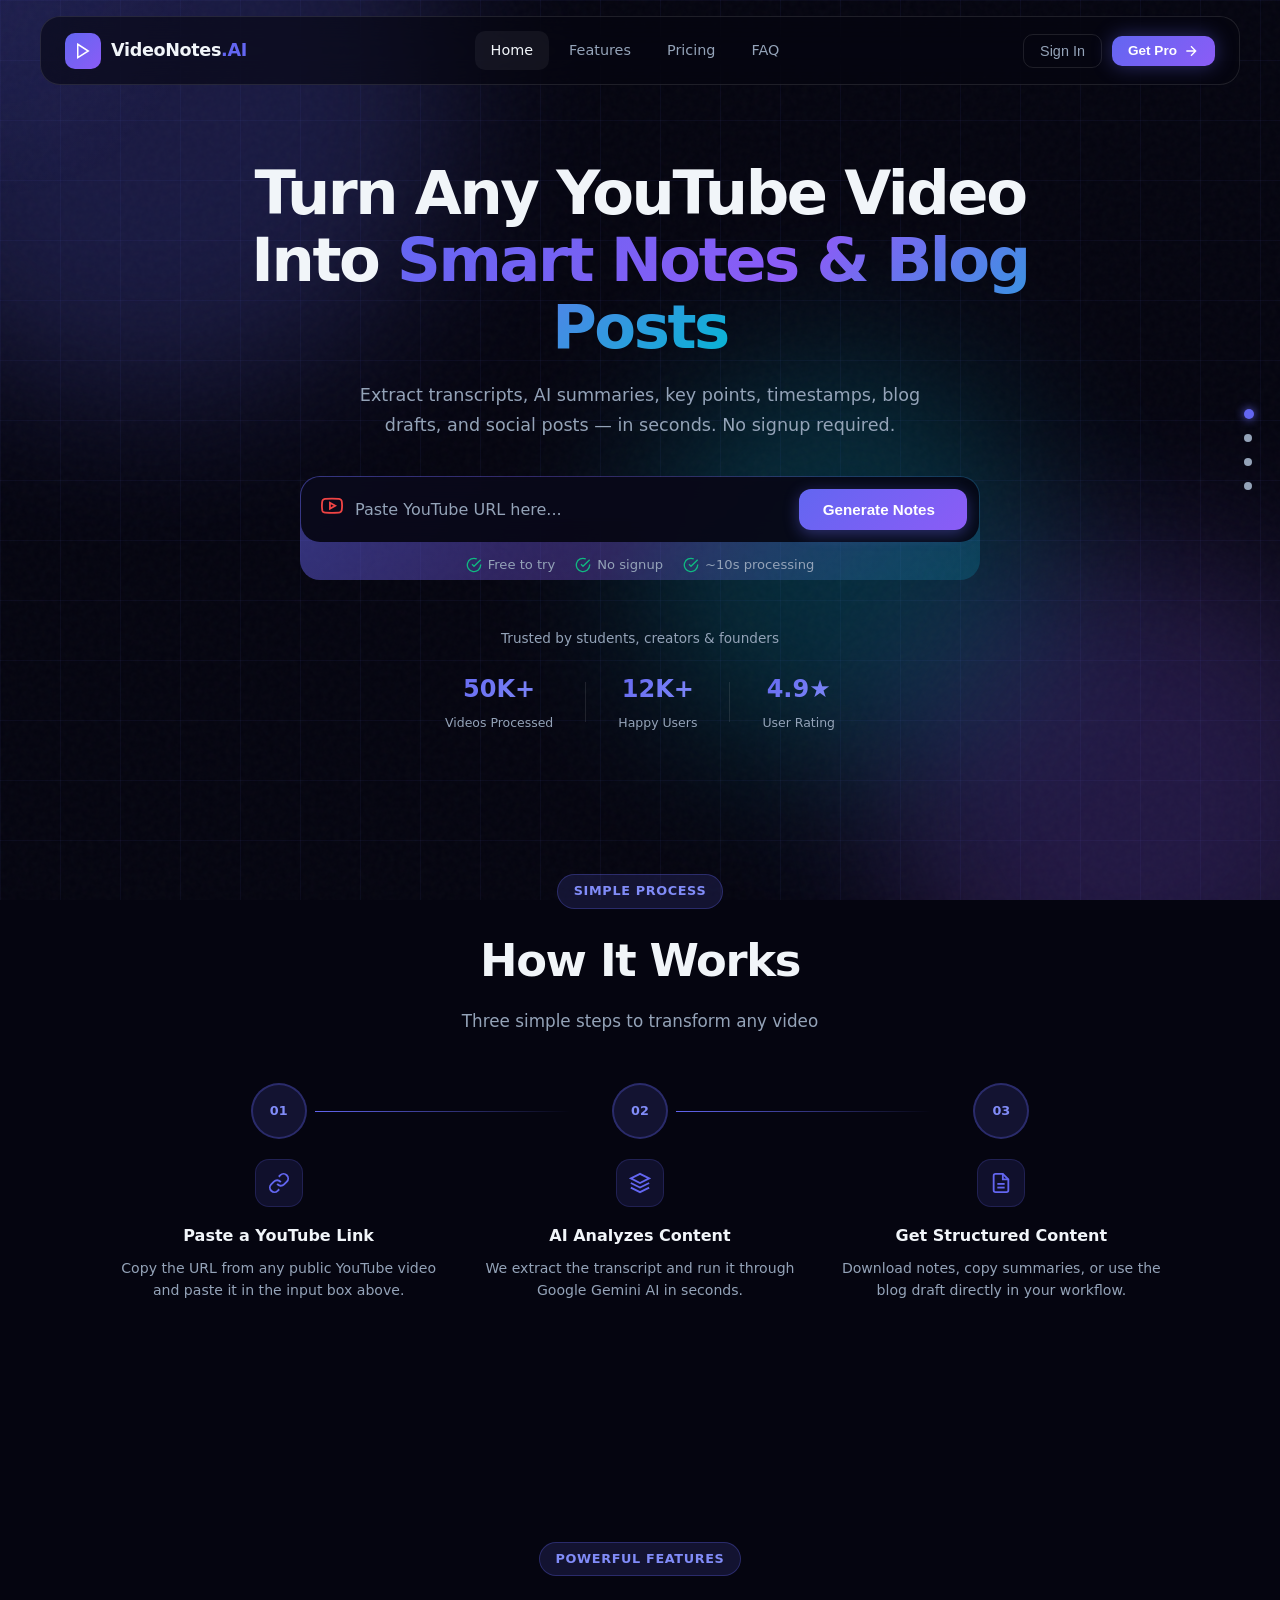
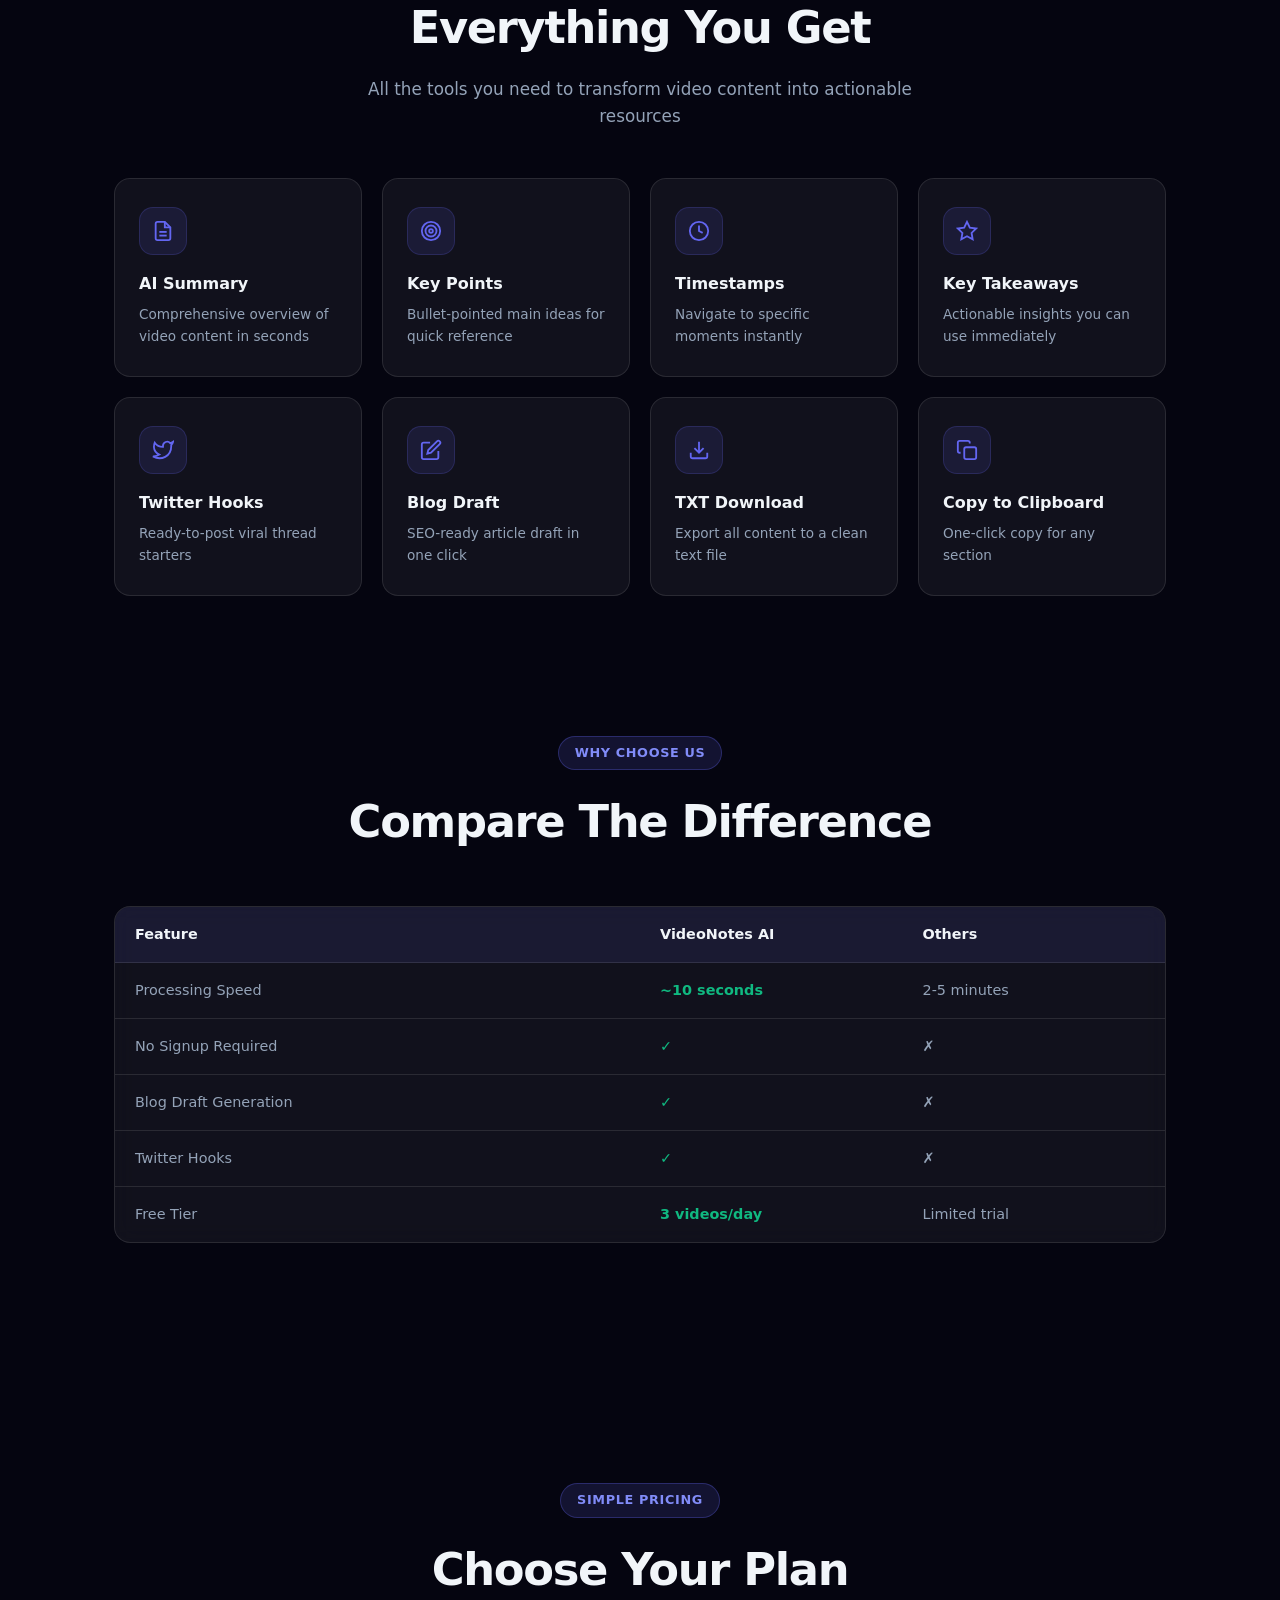
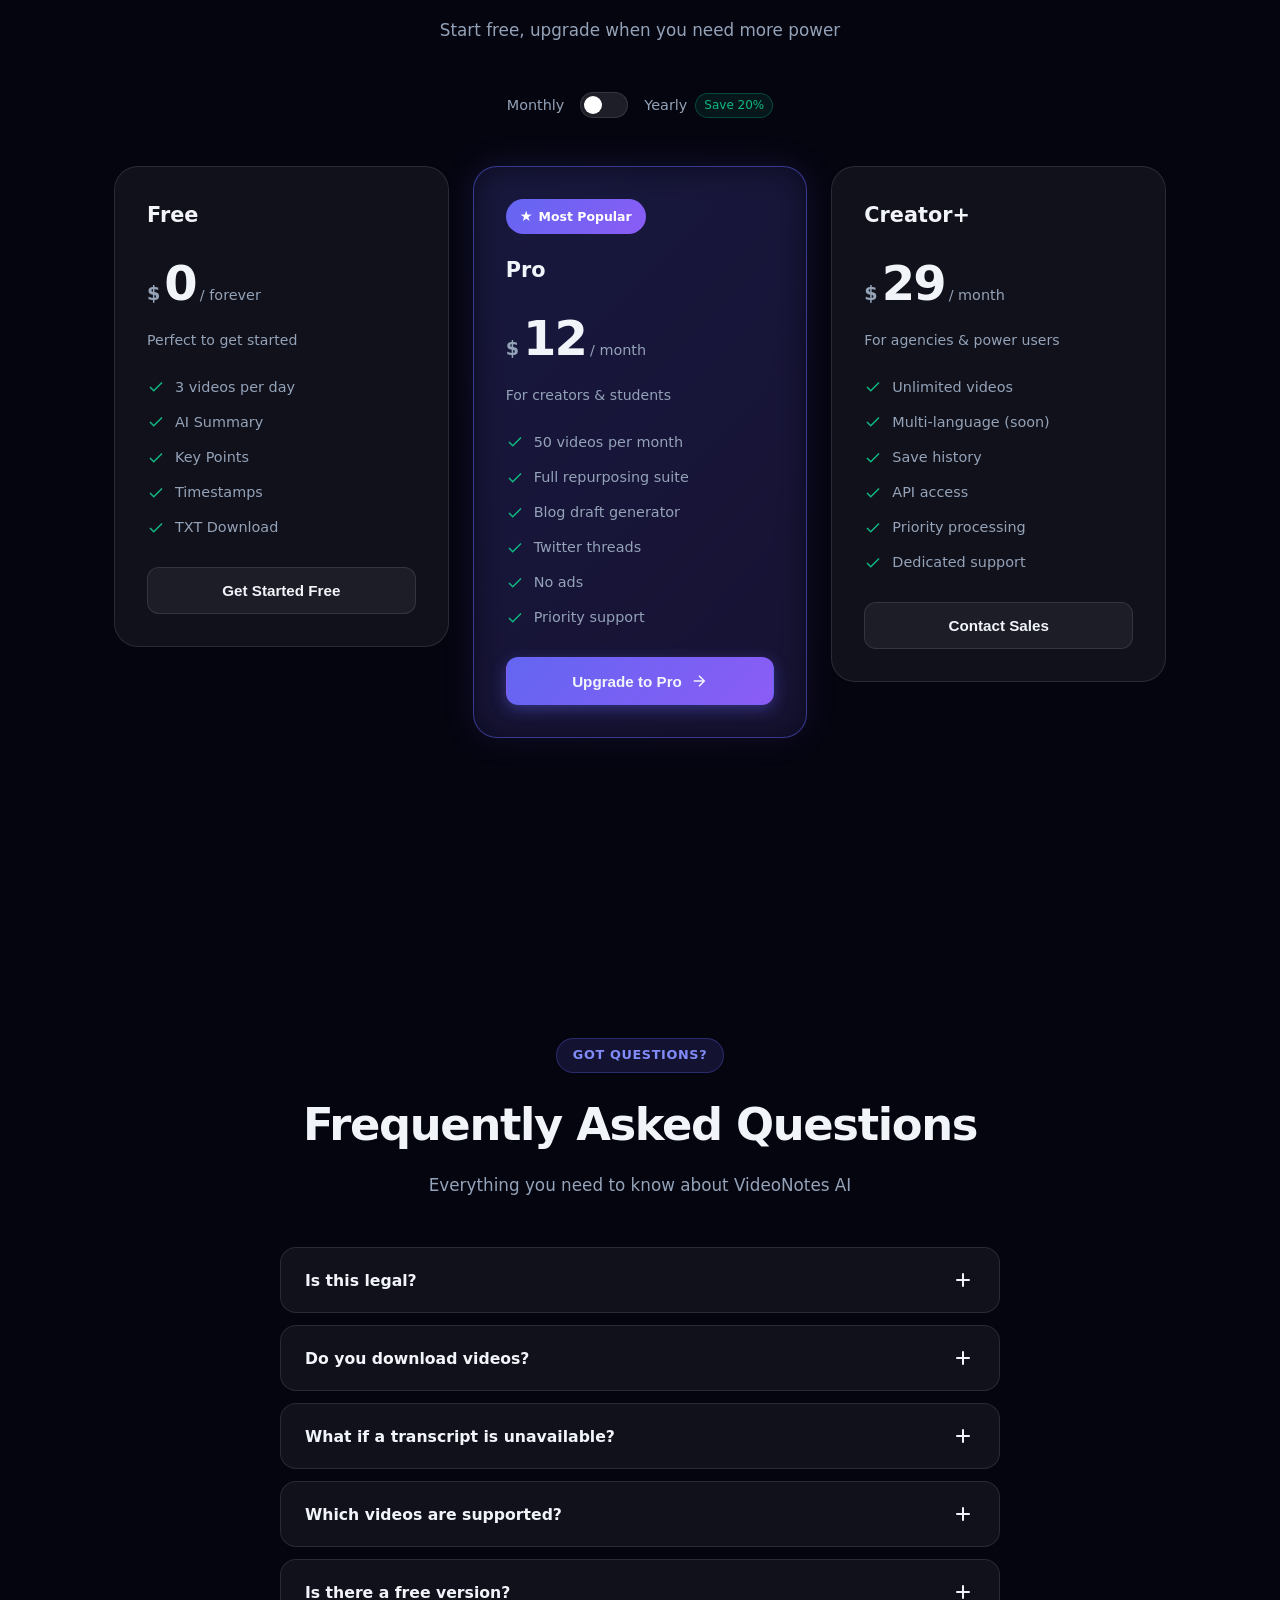
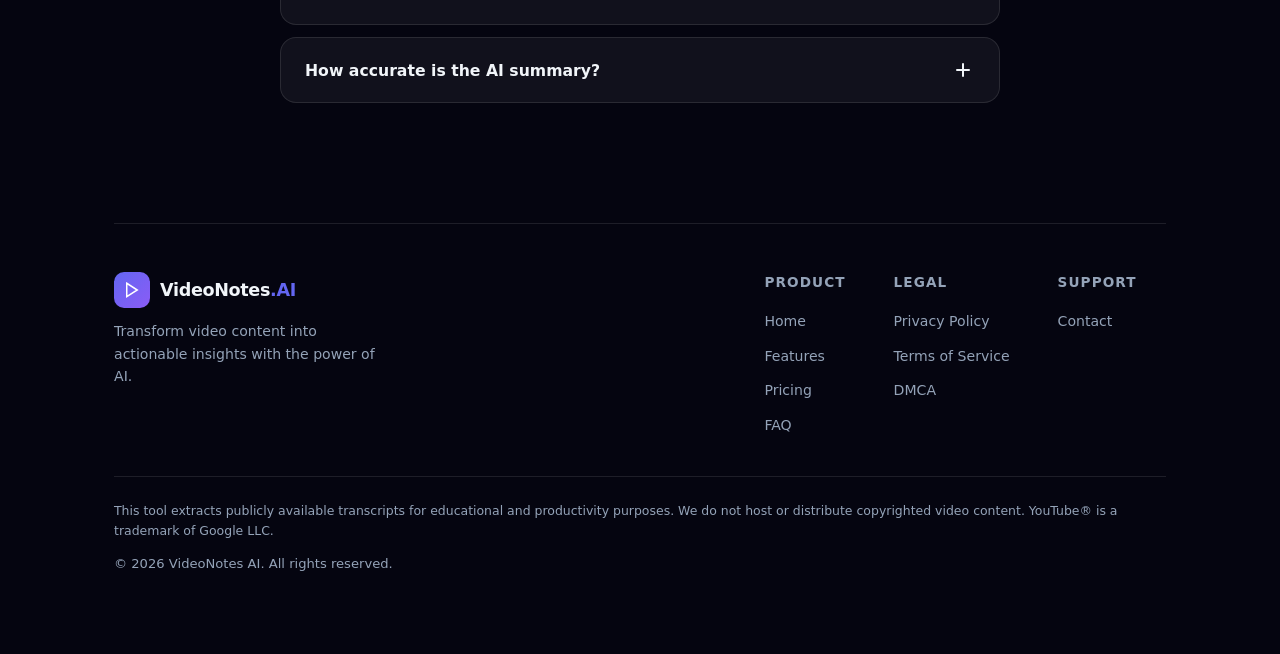
==== commit 71cbae10: "Remove 30-day money-back guarantee section from pricing" ====
--- a/templates/index.html
+++ b/templates/index.html
@@ -309,10 +309,6 @@
               <button class="btn-pricing">Contact Sales</button>
             </div>
           </div>
-          <div class="guarantee reveal">
-            <div class="guarantee-icon"><svg viewBox="0 0 24 24" fill="none" stroke="currentColor" stroke-width="2"><path d="M12 22s8-4 8-10V5l-8-3-8 3v7c0 6 8 10 8 10z"/><polyline points="9 12 11 14 15 10"/></svg></div>
-            <div class="guarantee-text"><strong>30-Day Money-Back Guarantee</strong><span>Not satisfied? Get a full refund, no questions asked.</span></div>
-          </div>
         </div>
       </div>
     </section>
